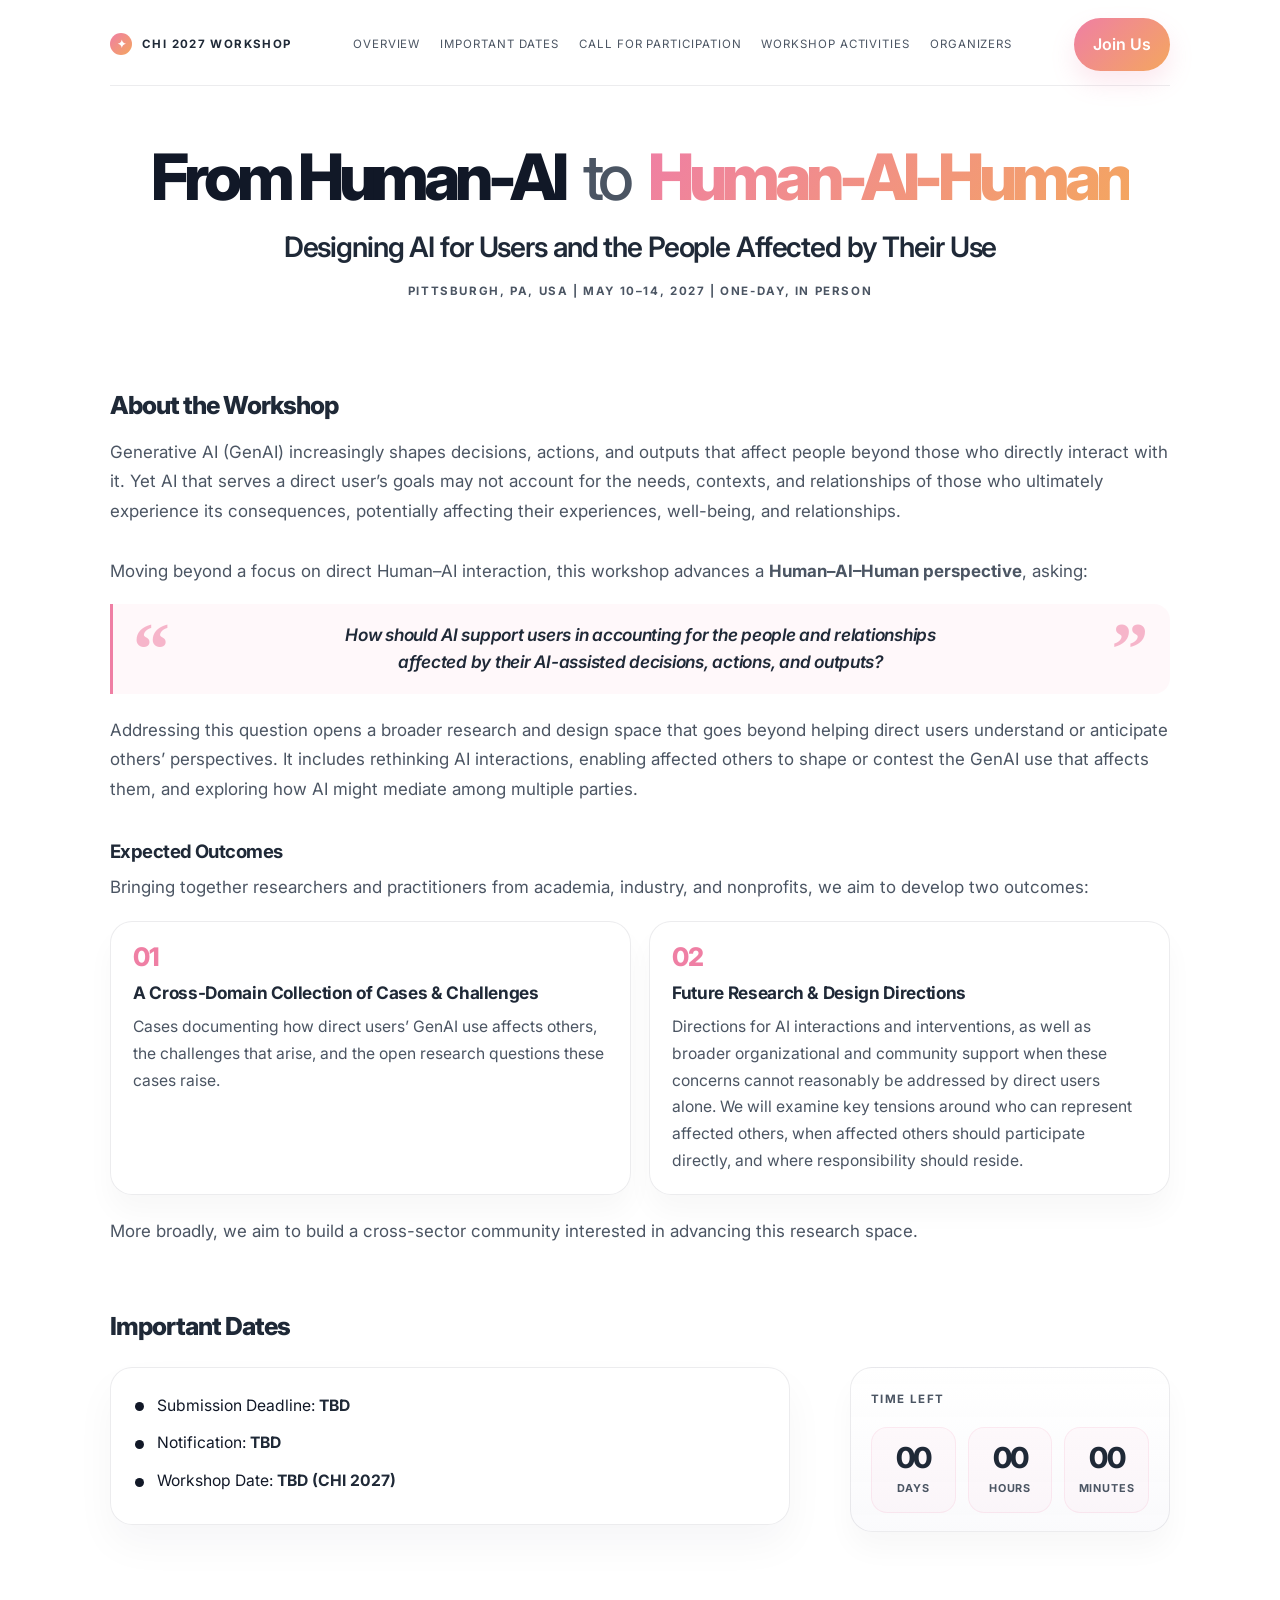
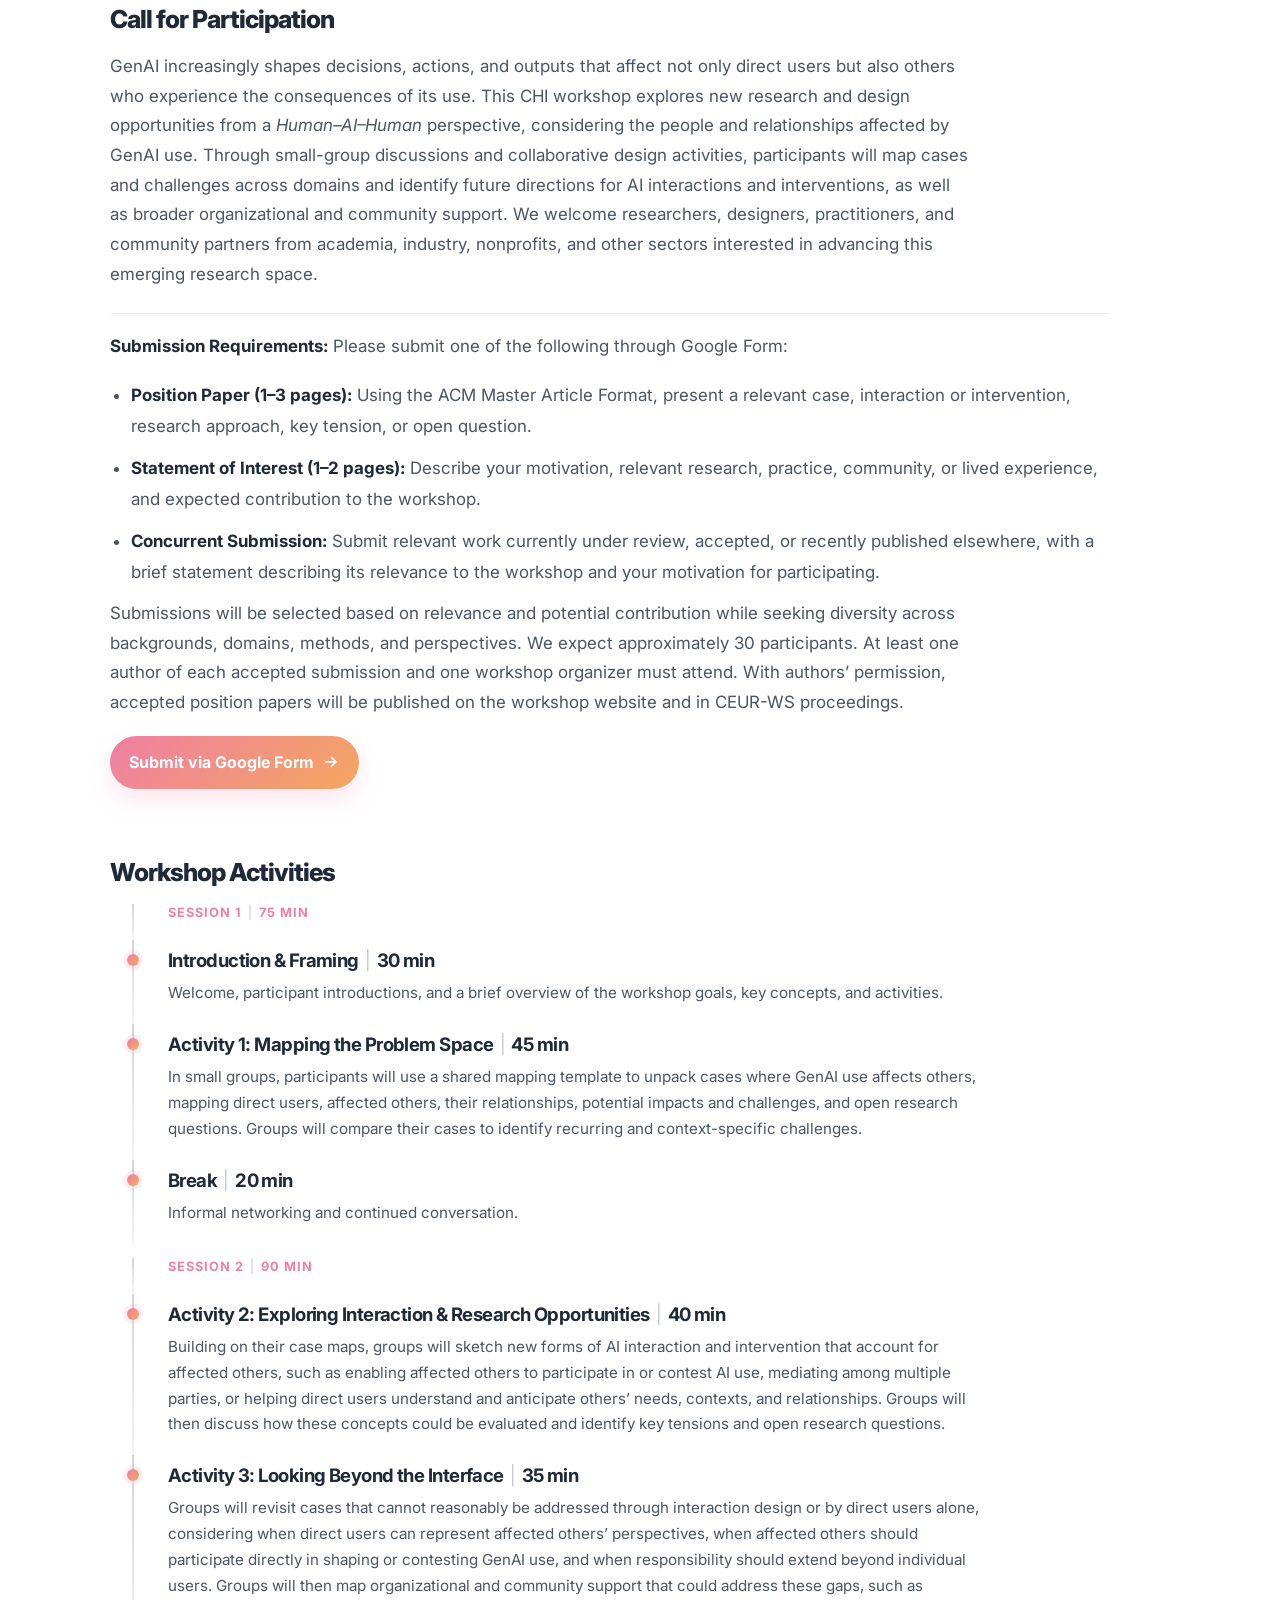
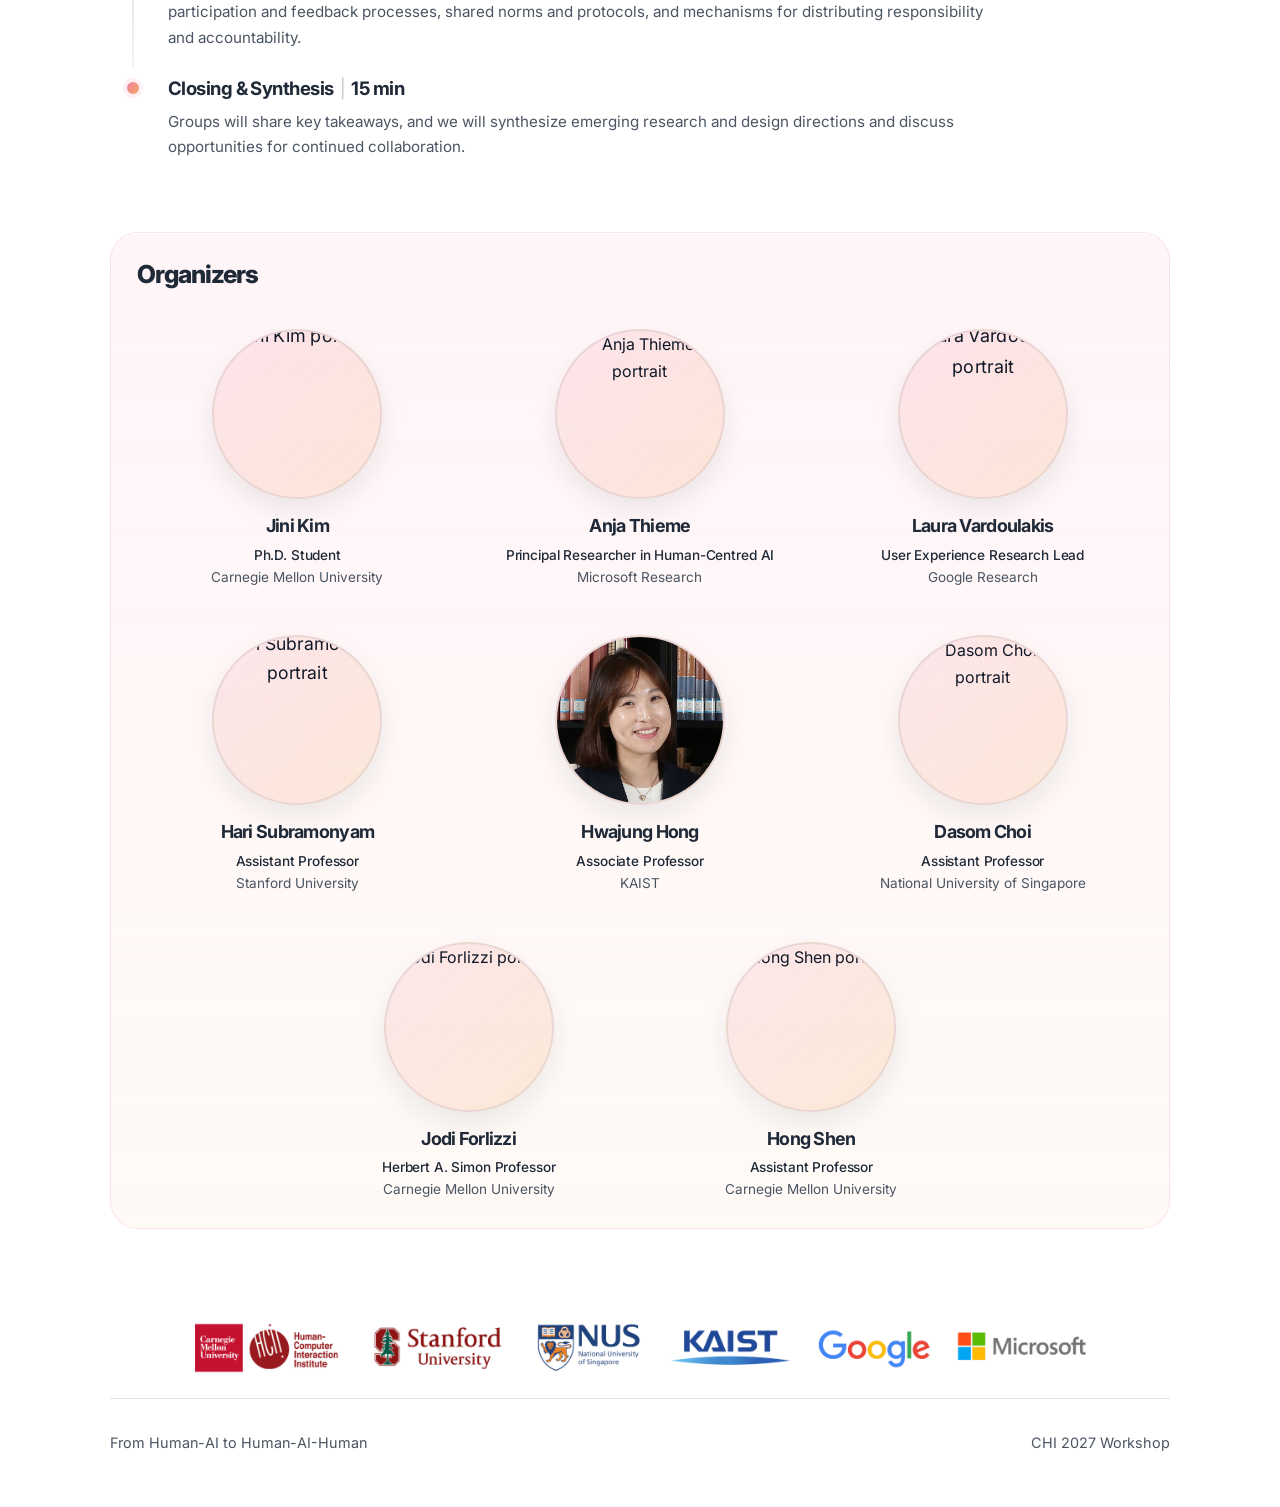
==== index.html @ 942004f5 "Add Hwajung Hong as organizer, switch to 3-3-2 layout, add KAIST logo Co-Authored-By: Claude Opus 5." ====
<!DOCTYPE html>
<html lang="en">
  <head>
    <meta charset="UTF-8" />
    <meta name="viewport" content="width=device-width, initial-scale=1.0" />
    <title>From Human-AI to Human-AI-Human: Designing AI for Users and the People Affected by Their Use</title>
    <meta name="description" content="Workshop on designing AI for users and affected others." />
    <link rel="icon" type="image/svg+xml" href="data:image/svg+xml,%3Csvg xmlns='http://www.w3.org/2000/svg' viewBox='0 0 64 64'%3E%3Crect width='64' height='64' rx='14' fill='%23f5efe8'/%3E%3Ctext x='50%25' y='50%25' dominant-baseline='middle' text-anchor='middle' font-size='38'%3E🤖%3C/text%3E%3C/svg%3E" />
    <link rel="preconnect" href="https://fonts.googleapis.com" />
    <link rel="preconnect" href="https://fonts.gstatic.com" crossorigin />
    <link href="https://fonts.googleapis.com/css2?family=Inter:wght@300;400;500;600;700;800&display=swap" rel="stylesheet" />
    <link rel="stylesheet" href="styles.css" />
  </head>
  <body>
    <div class="site-shell" id="top">
      <header class="topbar">
        <a class="brand-wrap" href="#top" aria-label="Back to top">
          <div class="brand-mark">✦</div>
          <span class="brand-text">CHI 2027 Workshop</span>
        </a>

        <nav class="main-nav" aria-label="Main navigation">
          <a href="#overview">Overview</a>
          <a href="#dates">Important Dates</a>
          <a href="#cfp">Call for Participation</a>
          <a href="#activities">Workshop Activities</a>
          <a href="#team">Organizers</a>
        </nav>

        <a class="nav-button" href="https://forms.gle/64aDKgznTtzQQNy68" target="_blank" rel="noreferrer">Join Us</a>
      </header>

      <main class="landing-page">
        <section class="masthead">
          <!-- <p class="eyebrow">HEARTS @ CHI 2027</p> -->
          <h1>
            <span class="gradient-text">From Human-AI</span>
            <span class="separator">to</span>
            <span class="highlight-text">Human-AI-Human</span>
          </h1>
          <p class="subtitle">Designing AI for Users and the People Affected by Their Use</p>
          <p class="meta">Pittsburgh, PA, USA | May 10–14, 2027 | One-Day, In Person</p>
        </section>

        <!-- <section id="submissions" class="content-section">
          <h2>Accepted Submissions</h2>
          <p class="section-note">Our workshop is open door! All CHI 2027 attendees are welcome to join for both or one of our sessions.</p>

          <div class="submission-list">
            <article class="submission-row">
              <div class="submission-type">Position Paper</div>
              <div class="submission-copy">
                <h3>Bringing Human Values into AI Decision Support</h3>
                <p>Jini Kim (CHI 2027 Workshop)</p>
              </div>
            </article>

            <article class="submission-row">
              <div class="submission-type">Concurrent Submission</div>
              <div class="submission-copy">
                <h3>Scaling Human-Centered AI Red Teaming</h3>
                <p>Feifei Han, Jane L. E. (National University of Singapore)</p>
              </div>
            </article>
          </div>
        </section> -->

        <section id="overview" class="content-section">
          <h2>About the Workshop</h2>

          <p>
            Generative AI (GenAI) increasingly shapes decisions, actions, and outputs that affect people beyond those
            who directly interact with it. Yet AI that serves a direct user’s goals may not account for the needs,
            contexts, and relationships of those who ultimately experience its consequences, potentially affecting their
            experiences, well-being, and relationships.
          </p>

          <div class="about-perspective">
            <p>
              Moving beyond a focus on direct Human–AI interaction, this workshop advances a
              <strong>Human–AI–Human perspective</strong>, asking:
            </p>
            <blockquote class="research-question">
              <!-- <span class="research-question-label">Central Question</span> -->
              <p>
                How should AI support users in accounting for the people and relationships<br class="rq-break" />
                affected by their AI-assisted decisions, actions, and outputs?
              </p>
            </blockquote>
            <p>
              Addressing this question opens a broader research and design space that goes beyond helping direct users
              understand or anticipate others’ perspectives. It includes rethinking AI interactions, enabling affected
              others to shape or contest the GenAI use that affects them, and exploring how AI might mediate among
              multiple parties.
            </p>
          </div>

          <div class="about-outcomes">
            <h3>Expected Outcomes</h3>
            <p>
              Bringing together researchers and practitioners from academia, industry, and nonprofits, we aim to develop
              two outcomes:
            </p>
            <div class="outcome-grid">
              <article class="outcome-card">
                <span class="outcome-number">01</span>
                <h4>A Cross-Domain Collection of Cases &amp; Challenges</h4>
                <p>
                  Cases documenting how direct users’ GenAI use affects others, the challenges that arise, and the open
                  research questions these cases raise.
                </p>
              </article>
              <article class="outcome-card">
                <span class="outcome-number">02</span>
                <h4>Future Research &amp; Design Directions</h4>
                <p>
                  Directions for AI interactions and interventions, as well as broader organizational and community
                  support when these concerns cannot reasonably be addressed by direct users alone. We will examine key
                  tensions around who can represent affected others, when affected others should participate directly,
                  and where responsibility should reside.
                </p>
              </article>
            </div>
            <p>
              More broadly, we aim to build a cross-sector community interested in advancing this research space.
            </p>
          </div>
        </section>

        <section id="dates" class="content-section dates-section">
          <h2>Important Dates</h2>
          <div class="dates-layout">
            <div class="info-card-panel">
              <ul class="date-list">
                <li><span class="dot"></span> Submission Deadline: <strong>TBD</strong></li>
                <li><span class="dot"></span> Notification: <strong>TBD</strong></li>
                <li><span class="dot"></span> Workshop Date: <strong>TBD (CHI 2027)</strong></li>
              </ul>
            </div>

            <aside class="countdown-panel" aria-live="polite">
              <div class="countdown-label">Time left</div>
              <div class="countdown-grid">
                <div class="time-box">
                  <span id="countdown-days">00</span>
                  <small>Days</small>
                </div>
                <div class="time-box">
                  <span id="countdown-hours">00</span>
                  <small>Hours</small>
                </div>
                <div class="time-box">
                  <span id="countdown-minutes">00</span>
                  <small>Minutes</small>
                </div>
              </div>
            </aside>
          </div>
        </section>

        <section id="cfp" class="content-section cfp-section">
          <h2>Call for Participation</h2>

          <div class="cfp-block">
            <p class="cfp-intro">
              GenAI increasingly shapes decisions, actions, and outputs that affect not only direct users but also others
              who experience the consequences of its use. This CHI workshop explores new research and design opportunities
              from a <em>Human–AI–Human</em> perspective, considering the people and relationships affected by GenAI use.
              Through small-group discussions and collaborative design activities, participants will map cases and challenges
              across domains and identify future directions for AI interactions and interventions, as well as broader
              organizational and community support. We welcome researchers, designers, practitioners, and community
              partners from academia, industry, nonprofits, and other sectors interested in advancing this emerging
              research space.
            </p>
          </div>

          <div class="cfp-submission">
            <p>
              <strong>Submission Requirements:</strong> Please submit one of the following through Google Form:
            </p>
            <ul class="participation-list">
              <li><strong>Position Paper (1–3 pages):</strong> Using the ACM Master Article Format, present a relevant case,
                interaction or intervention, research approach, key tension, or open question.</li>
              <li><strong>Statement of Interest (1–2 pages):</strong> Describe your motivation, relevant research, practice,
                community, or lived experience, and expected contribution to the workshop.</li>
              <li><strong>Concurrent Submission:</strong> Submit relevant work currently under review, accepted, or recently
                published elsewhere, with a brief statement describing its relevance to the workshop and your motivation for
                participating.</li>
            </ul>
            <p class="final-copy">
              Submissions will be selected based on relevance and potential contribution while seeking diversity across
              backgrounds, domains, methods, and perspectives. We expect approximately 30 participants. At least one
              author of each accepted submission and one workshop organizer must attend. With authors’ permission,
              accepted position papers will be published on the workshop website and in CEUR-WS proceedings.
            </p>
            <div class="form-button-row">
              <a class="form-button" href="https://forms.gle/64aDKgznTtzQQNy68" target="_blank" rel="noreferrer">
                Submit via Google Form
                <svg class="form-button-arrow" viewBox="0 0 24 24" aria-hidden="true">
                  <path d="M5 12h14M13 6l6 6-6 6" />
                </svg>
              </a>
            </div>
          </div>
        </section>

        <section id="activities" class="content-section activities-section">
          <h2>Workshop Activities</h2>

          <div class="timeline">
            <div class="timeline-item timeline-session">
              <div class="timeline-marker-wrap">
                <span class="timeline-line"></span>
              </div>
              <div class="timeline-content">
                <h4>Session 1 <span class="time-sep">|</span> 75 min</h4>
              </div>
            </div>

            <div class="timeline-item">
              <div class="timeline-marker-wrap">
                <span class="timeline-line"></span>
                <span class="timeline-dot"></span>
              </div>
              <div class="timeline-content">
                <h3>Introduction &amp; Framing <span class="time-sep">|</span> 30 min</h3>
                <p>
                  Welcome, participant introductions, and a brief overview of the workshop goals, key concepts, and
                  activities.
                </p>
              </div>
            </div>

            <div class="timeline-item">
              <div class="timeline-marker-wrap">
                <span class="timeline-line"></span>
                <span class="timeline-dot"></span>
              </div>
              <div class="timeline-content">
                <h3>Activity 1: Mapping the Problem Space <span class="time-sep">|</span> 45 min</h3>
                <p>
                  In small groups, participants will use a shared mapping template to unpack cases where
                  GenAI use affects others, mapping direct users, affected others, their relationships, potential impacts
                  and challenges, and open research questions. Groups will compare their cases to identify recurring and
                  context-specific challenges.
                </p>
              </div>
            </div>

            <div class="timeline-item">
              <div class="timeline-marker-wrap">
                <span class="timeline-line"></span>
                <span class="timeline-dot"></span>
              </div>
              <div class="timeline-content">
                <h3>Break <span class="time-sep">|</span> 20 min</h3>
                <p>Informal networking and continued conversation.</p>
              </div>
            </div>

            <div class="timeline-item timeline-session">
              <div class="timeline-marker-wrap">
                <span class="timeline-line"></span>
              </div>
              <div class="timeline-content">
                <h4>Session 2 <span class="time-sep">|</span> 90 min</h4>
              </div>
            </div>

            <div class="timeline-item">
              <div class="timeline-marker-wrap">
                <span class="timeline-line"></span>
                <span class="timeline-dot"></span>
              </div>
              <div class="timeline-content">
                <h3>Activity 2: Exploring Interaction &amp; Research Opportunities <span class="time-sep">|</span> 40 min</h3>
                <p>
                  Building on their case maps, groups will sketch new forms of AI interaction and intervention that account
                  for affected others, such as enabling affected others to participate in or contest AI use, mediating among
                  multiple parties, or helping direct users understand and anticipate others’ needs, contexts, and
                  relationships. Groups will then discuss how these concepts could be evaluated and identify key tensions and
                  open research questions.
                </p>
              </div>
            </div>

            <div class="timeline-item">
              <div class="timeline-marker-wrap">
                <span class="timeline-line"></span>
                <span class="timeline-dot"></span>
              </div>
              <div class="timeline-content">
                <h3>Activity 3: Looking Beyond the Interface <span class="time-sep">|</span> 35 min</h3>
                <p>
                  Groups will revisit cases that cannot reasonably be addressed through interaction design or by direct users
                  alone, considering when direct users can represent affected others’ perspectives, when affected others
                  should participate directly in shaping or contesting GenAI use, and when responsibility should extend beyond
                  individual users. Groups will then map organizational and community support that could address these gaps,
                  such as participation and feedback processes, shared norms and protocols, and mechanisms for distributing
                  responsibility and accountability.
                </p>
              </div>
            </div>

            <div class="timeline-item last-item">
              <div class="timeline-marker-wrap">
                <span class="timeline-dot"></span>
              </div>
              <div class="timeline-content">
                <h3>Closing &amp; Synthesis <span class="time-sep">|</span> 15 min</h3>
                <p>
                  Groups will share key takeaways, and we will synthesize emerging research and design directions and
                  discuss opportunities for continued collaboration.
                </p>
              </div>
            </div>
          </div>
        </section>

        <section id="team" class="content-section">
          <h2>Organizers</h2>
          <div class="organizer-list">
            <div class="organizer-item">
              <div class="organizer-avatar-wrap">
                <img
                  src="https://www.hcii.cmu.edu/sites/default/files/styles/person_portrait_image/public/2026-09/Jini-Kim.jpg.webp?h=1160569d&itok=I-Fd6KXX"
                  alt="Jini Kim portrait"
                  class="organizer-avatar"
                />
              </div>
              <h3>Jini Kim</h3>
              <p class="organizer-role">Ph.D. Student</p>
              <p class="organizer-affiliation">Carnegie Mellon University</p>
            </div>
            <div class="organizer-item">
              <div class="organizer-avatar-wrap">
                <img
                  src="https://designandwellbeing.com/images/anja_webpage3.jpg"
                  alt="Anja Thieme portrait"
                  class="organizer-avatar"
                />
              </div>
              <h3>Anja Thieme</h3>
              <p class="organizer-role">Principal Researcher in Human-Centred AI</p>
              <p class="organizer-affiliation">Microsoft Research</p>
            </div>
            <div class="organizer-item">
              <div class="organizer-avatar-wrap">
                <img
                  src="https://lauravardoulakis.github.io/LV.jpg"
                  alt="Laura Vardoulakis portrait"
                  class="organizer-avatar"
                />
              </div>
              <h3>Laura Vardoulakis</h3>
              <p class="organizer-role">User Experience Research Lead</p>
              <p class="organizer-affiliation">Google Research</p>
            </div>
            <div class="organizer-item">
              <div class="organizer-avatar-wrap">
                <img
                  src="https://haridecoded.com/images/me_circle.png"
                  alt="Hari Subramonyam portrait"
                  class="organizer-avatar avatar-hari"
                />
              </div>
              <h3>Hari Subramonyam</h3>
              <p class="organizer-role">Assistant Professor</p>
              <p class="organizer-affiliation">Stanford University</p>
            </div>
            <div class="organizer-item">
              <div class="organizer-avatar-wrap">
                <img
                  src="./assets/organizers/hwajung-hong.jpg"
                  alt="Hwajung Hong portrait"
                  class="organizer-avatar avatar-hwajung"
                />
              </div>
              <h3>Hwajung Hong</h3>
              <p class="organizer-role">Associate Professor</p>
              <p class="organizer-affiliation">KAIST</p>
            </div>
            <div class="organizer-item">
              <div class="organizer-avatar-wrap">
                <img
                  src="https://www.dasomchoi.com/images/profile%20side.png"
                  alt="Dasom Choi portrait"
                  class="organizer-avatar avatar-dasom"
                />
              </div>
              <h3>Dasom Choi</h3>
              <p class="organizer-role">Assistant Professor</p>
              <p class="organizer-affiliation">National University of Singapore</p>
            </div>
            <div class="organizer-item">
              <div class="organizer-avatar-wrap">
                <img
                  src="https://www.hcii.cmu.edu/sites/default/files/styles/person_portrait_image/public/migrated_files/jodi_lores_scs.jpg.webp?h=0f09c2f2&itok=Pg5GLamN"
                  alt="Jodi Forlizzi portrait"
                  class="organizer-avatar"
                />
              </div>
              <h3>Jodi Forlizzi</h3>
              <p class="organizer-role">Herbert A. Simon Professor</p>
              <p class="organizer-affiliation">Carnegie Mellon University</p>
            </div>
            <div class="organizer-item">
              <div class="organizer-avatar-wrap">
                <img
                  src="https://www.hcii.cmu.edu/sites/default/files/styles/person_portrait_image/public/images/person/hong-shen.jpeg.webp?h=b1093da3&itok=hnGqxFiA"
                  alt="Hong Shen portrait"
                  class="organizer-avatar"
                />
              </div>
              <h3>Hong Shen</h3>
              <p class="organizer-role">Assistant Professor</p>
              <p class="organizer-affiliation">Carnegie Mellon University</p>
            </div>
          </div>
        </section>
      </main>

      <div class="logo-strip" aria-label="Institutional logos">
        <img
          class="footer-logo combined-logo"
          src="./assets/logos.png"
          alt="Workshop institutional logos"
        />
      </div>

      <footer class="footer">
        <span>From Human-AI to Human-AI-Human</span>
        <span>CHI 2027 Workshop</span>
      </footer>
    </div>

    <script>
      const countdownEls = {
        days: document.getElementById('countdown-days'),
        hours: document.getElementById('countdown-hours'),
        minutes: document.getElementById('countdown-minutes')
      };

      function updateCountdown() {
        countdownEls.days.textContent = '00';
        countdownEls.hours.textContent = '00';
        countdownEls.minutes.textContent = '00';
      }

      updateCountdown();
    </script>
  </body>
</html>
---- styles.css ----
:root {
  --bg: #ffffff;
  --surface: #ffffff;
  --surface-soft: #fffaf7;
  --border: rgba(31, 45, 61, 0.12);
  --text: #111827;
  --muted: #4b5563;
  --soft: #1f2937;
  --accent: #ef7fa4;
  --accent-strong: #f4a65f;
  --shadow: rgba(17, 24, 39, 0.04);
}

* { box-sizing: border-box; }
html {
  scroll-behavior: smooth;
  scroll-padding-top: 48px;
}
body {
  margin: 0;
  min-height: 100vh;
  font-family: "Inter", sans-serif;
  background: #ffffff;
  color: var(--text);
  line-height: 1.7;
}

a { color: var(--accent); }
img { max-width: 100%; display: block; }

.site-shell {
  width: min(1060px, calc(100% - 40px));
  margin: 0 auto;
}

.topbar {
  position: sticky;
  top: 0;
  z-index: 30;
  display: flex;
  align-items: center;
  justify-content: space-between;
  gap: 20px;
  padding: 18px 0 14px;
  background: rgba(255, 255, 255, 0.92);
  border-bottom: 1px solid rgba(17, 24, 39, 0.08);
}

.brand-wrap {
  display: flex;
  align-items: center;
  gap: 10px;
  color: inherit;
  text-decoration: none;
}

.brand-mark {
  display: grid;
  place-items: center;
  width: 22px;
  height: 22px;
  border-radius: 50%;
  background: linear-gradient(135deg, #ef7fa4, #f4a65f);
  color: white;
  font-size: 0.7rem;
  font-weight: 700;
}

.brand-text {
  font-size: 0.72rem;
  font-weight: 700;
  letter-spacing: 0.12em;
  text-transform: uppercase;
  color: var(--soft);
}

.main-nav {
  display: flex;
  align-items: center;
  gap: 20px;
  font-size: 0.72rem;
  letter-spacing: 0.08em;
  text-transform: uppercase;
}

.main-nav a {
  color: var(--muted);
  text-decoration: none;
}

.main-nav a:hover { color: var(--text); }

.nav-button {
  display: inline-flex;
  align-items: center;
  justify-content: center;
  padding: 0.8rem 1.2rem;
  border-radius: 999px;
  background: linear-gradient(135deg, #ef7fa4, #f4a65f);
  color: white;
  text-decoration: none;
  font-weight: 600;
  box-shadow: 0 12px 24px rgba(239, 127, 164, 0.18);
}

.landing-page {
  padding: 28px 0 42px;
}

.masthead {
  padding: 32px 0 48px;
  text-align: center;
}

.eyebrow {
  margin: 0 0 18px;
  color: var(--accent);
  font-size: 0.7rem;
  font-weight: 800;
  letter-spacing: 0.16em;
  text-transform: uppercase;
}

.masthead h1 {
  margin: 0;
  font-size: clamp(2.7rem, 5vw, 5rem);
  line-height: 0.98;
  letter-spacing: -0.08em;
  font-weight: 800;
  color: var(--soft);
}

.gradient-text {
  display: inline-block;
  color: var(--text);
}

.separator {
  display: inline-block;
  margin: 0 0.18em;
  color: var(--muted);
  font-weight: 500;
}

.highlight-text {
  display: inline-block;
  background: linear-gradient(135deg, #ef7fa4, #f4a65f);
  -webkit-background-clip: text;
  background-clip: text;
  color: transparent;
  -webkit-text-fill-color: transparent;
}

.subtitle {
  margin: 22px 0 0;
  /* capped so the subtitle stays on one line within the 1060px shell */
  font-size: clamp(1.55rem, 2.2vw, 2.25rem);
  line-height: 1.2;
  letter-spacing: -0.04em;
  color: var(--soft);
  font-weight: 600;
}

.meta {
  margin: 18px 0 0;
  color: var(--muted);
  font-size: 0.72rem;
  letter-spacing: 0.14em;
  text-transform: uppercase;
  font-weight: 700;
}

.content-section {
  padding: 42px 0 0;
  scroll-margin-top: 48px;
}

.content-section h2 {
  margin: 0 0 18px;
  font-size: clamp(1.55rem, 1.9vw, 2.05rem);
  line-height: 1.12;
  letter-spacing: -0.04em;
  font-weight: 800;
  color: var(--soft);
}

.content-section p,
.content-section li,
.content-section h3,
.content-section h4 {
  color: var(--text);
}

.content-section p {
  margin: 0 0 18px;
  max-width: 860px;
  font-size: 0.98rem;
  line-height: 1.75;
  color: var(--muted);
}

#overview p {
  max-width: none;
}

/* About + Call for Participation body text: ~17px */
#overview p,
#cfp p,
#cfp li {
  font-size: 1.06rem;
}

/* About: Human–AI–Human perspective + research question callout */
.about-perspective {
  margin-top: 30px;
}

.research-question {
  margin: 4px 0 22px;
  padding: 18px 22px 18px 20px;
  border-left: 3px solid var(--accent);
  border-radius: 0 16px 16px 0;
  background: rgba(239, 127, 164, 0.05);
}

.research-question-label {
  display: block;
  margin-bottom: 6px;
  color: var(--muted);
  font-size: 0.72rem;
  font-weight: 700;
  letter-spacing: 0.12em;
  text-transform: uppercase;
}

#overview .research-question p {
  margin: 0;
  font-size: clamp(1.08rem, 1.3vw, 1.28rem);
  line-height: 1.55;
  letter-spacing: -0.015em;
  font-weight: 600;
  font-style: italic;
  color: var(--soft);
}

/* large quotation marks around the central question */
.research-question {
  text-align: center;
}

#overview .research-question p {
  position: relative;
  padding: 0 2.9rem;
}

.research-question p::before,
.research-question p::after {
  position: absolute;
  font-family: Georgia, "Times New Roman", serif;
  font-size: 4.6rem;
  font-style: normal;
  font-weight: 700;
  line-height: 1;
  color: var(--accent);
  opacity: 0.55;
}

.research-question p::before {
  content: "\201C";
  left: 0;
  top: -0.12em;
}

.research-question p::after {
  content: "\201D";
  right: 0;
  top: -0.12em;
}

@media (max-width: 560px) {
  #overview .research-question p {
    padding: 0 2.1rem;
  }

  .research-question p::before,
  .research-question p::after {
    font-size: 3.4rem;
  }
}

/* desktop-only line break before "affected" in the central question */
@media (max-width: 900px) {
  .rq-break {
    display: none;
  }
}

/* About: expected outcomes cards */
.about-outcomes {
  margin-top: 34px;
}

.about-outcomes h3 {
  margin: 0 0 10px;
  font-size: clamp(1.08rem, 1.45vw, 1.45rem);
  line-height: 1.3;
  letter-spacing: -0.03em;
  font-weight: 700;
  color: var(--soft);
}

.outcome-grid {
  display: grid;
  grid-template-columns: repeat(2, minmax(0, 1fr));
  gap: 18px;
  margin: 4px 0 22px;
}

.outcome-card {
  display: flex;
  flex-direction: column;
  padding: 22px 22px 20px;
  border: 1px solid rgba(17, 24, 39, 0.08);
  border-radius: 22px;
  background: rgba(255, 255, 255, 0.9);
  box-shadow: 0 18px 28px rgba(17, 24, 39, 0.03);
}

.outcome-number {
  margin-bottom: 12px;
  color: var(--accent);
  font-size: 1.6rem;
  line-height: 1;
  font-weight: 800;
  letter-spacing: -0.02em;
}

.outcome-card h4 {
  margin: 0 0 10px;
  font-size: 1.08rem;
  line-height: 1.35;
  letter-spacing: -0.02em;
  font-weight: 700;
  color: var(--soft);
}

#overview .outcome-card p {
  margin: 0;
  font-size: 0.98rem;
  line-height: 1.7;
  color: var(--muted);
}

@media (max-width: 720px) {
  .outcome-grid {
    grid-template-columns: 1fr;
  }

  .research-question {
    padding: 16px 16px 16px 16px;
  }
}

.overview-split {
  display: grid;
  grid-template-columns: 1.1fr 0.9fr;
  gap: 52px;
  align-items: flex-start;
}

.overview-col {
  min-width: 0;
}

.overview-col h2 {
  margin: 0 0 18px;
  font-size: clamp(1.5rem, 1.8vw, 2rem);
  line-height: 1.1;
  letter-spacing: -0.04em;
  color: var(--soft);
  font-weight: 700;
}

.blue-heading {
  color: #2c7ae6;
  font-size: clamp(2rem, 2.5vw, 3rem);
  letter-spacing: -0.06em;
}

.dates-section {
  margin-top: 24px;
}

.dates-layout {
  display: grid;
  grid-template-columns: minmax(0, 1.5fr) minmax(220px, 320px);
  gap: 24px;
  align-items: start;
}

.part-title {
  margin-top: 28px;
}

.overview-col p {
  margin: 0 0 18px;
  max-width: none;
  font-size: clamp(0.96rem, 1vw, 1.18rem);
  line-height: 1.7;
  color: var(--text);
}

.info-card-panel {
  max-width: 680px;
  margin-top: 8px;
  padding: 26px 24px 18px;
  border: 1px solid rgba(17, 24, 39, 0.08);
  border-radius: 22px;
  background: rgba(255,255,255,0.9);
  box-shadow: 0 20px 40px rgba(17,24,39,0.04);
}

.countdown-panel {
  margin-top: 8px;
  padding: 22px 20px 18px;
  border: 1px solid rgba(17, 24, 39, 0.08);
  border-radius: 22px;
  background: linear-gradient(180deg, rgba(255,255,255,0.98), rgba(250,250,252,0.96));
  box-shadow: 0 18px 28px rgba(17, 24, 39, 0.03);
}

.countdown-label {
  margin-bottom: 18px;
  color: var(--muted);
  font-size: 0.72rem;
  font-weight: 700;
  letter-spacing: 0.12em;
  text-transform: uppercase;
}

.countdown-grid {
  display: grid;
  grid-template-columns: repeat(3, minmax(0, 1fr));
  gap: 12px;
}

.time-box {
  display: flex;
  flex-direction: column;
  align-items: center;
  justify-content: center;
  gap: 6px;
  min-height: 86px;
  padding: 12px 8px;
  border-radius: 16px;
  background: rgba(239, 127, 164, 0.04);
  border: 1px solid rgba(239, 127, 164, 0.12);
}

.time-box span {
  font-size: clamp(1.8rem, 2vw, 2.4rem);
  line-height: 1;
  letter-spacing: -0.06em;
  font-weight: 800;
  color: var(--soft);
}

.time-box small {
  color: var(--muted);
  font-size: 0.68rem;
  font-weight: 700;
  letter-spacing: 0.08em;
  text-transform: uppercase;
}

.date-list,
.options-list {
  margin: 0;
  padding: 0;
  list-style: none;
}

.date-list li {
  position: relative;
  margin: 0 0 14px;
  padding-left: 22px;
  font-size: clamp(0.98rem, 1vw, 1.25rem);
  line-height: 1.5;
  color: var(--text);
}

.date-list strong {
  font-weight: 700;
  color: var(--soft);
}

.dot {
  position: absolute;
  left: 0;
  top: 0.55em;
  width: 9px;
  height: 9px;
  border-radius: 50%;
  background: var(--text);
}

.small-copy {
  margin: 14px 0 10px;
  font-size: 1rem;
  line-height: 1.6;
  color: var(--muted);
}

.options-list {
  margin: 0;
  padding-left: 1.1rem;
}

.options-list li {
  margin-bottom: 10px;
  font-size: 0.98rem;
  line-height: 1.7;
  color: var(--muted);
}

.final-copy {
  margin-top: 12px;
}

.right-col {
  display: flex;
  align-items: center;
  justify-content: center;
  padding-top: 16px;
}

.cfp-section {
  margin-top: 32px;
}

.cfp-block,
.cfp-submission {
  max-width: 1000px;
}

.cfp-intro {
  margin-bottom: 20px;
}

.cfp-submission {
  margin-top: 24px;
  padding-top: 18px;
  border-top: 1px solid rgba(17, 24, 39, 0.08);
}

.cfp-submission strong {
  color: var(--soft);
  font-weight: 700;
}

.submission-link-row {
  display: flex;
  flex-wrap: wrap;
  align-items: center;
  gap: 14px;
  margin-bottom: 12px;
}

.submission-link-row p {
  margin: 0;
}

.form-button {
  display: inline-flex;
  align-items: center;
  justify-content: center;
  padding: 0.8rem 1.2rem;
  border-radius: 999px;
  background: linear-gradient(135deg, #ef7fa4, #f4a65f);
  color: white;
  text-decoration: none;
  font-weight: 700;
  box-shadow: 0 12px 24px rgba(239, 127, 164, 0.18);
  transition: transform 0.2s ease, box-shadow 0.2s ease;
}

.form-button:hover {
  transform: translateY(-1px);
  box-shadow: 0 14px 28px rgba(239, 127, 164, 0.22);
}

.form-button {
  gap: 0.5rem;
}

.form-button-row {
  margin-top: 8px;
}

.form-button-arrow {
  width: 1.1em;
  height: 1.1em;
  fill: none;
  stroke: currentColor;
  stroke-width: 2.4;
  stroke-linecap: round;
  stroke-linejoin: round;
  transition: transform 0.2s ease;
}

.form-button:hover .form-button-arrow {
  transform: translateX(3px);
}

.activities-section {
  margin-top: 28px;
}

.timeline {
  position: relative;
  display: grid;
  gap: 18px;
  margin-top: 10px;
  padding-left: 6px;
}

.timeline-item {
  position: relative;
  display: grid;
  grid-template-columns: 34px minmax(0, 1fr);
  gap: 18px;
  align-items: start;
}

.timeline-marker-wrap {
  position: relative;
  display: flex;
  justify-content: center;
  align-items: flex-start;
  min-height: 100%;
  /* match h3 font-size so the dot lines up with the heading's first line */
  font-size: clamp(1.08rem, 1.45vw, 1.45rem);
  /* content top padding (8px) + half of h3 line box (1.3em / 2) - half dot (6px) */
  padding-top: calc(8px + 0.65em - 6px);
}

.timeline-line {
  position: absolute;
  top: 0;
  bottom: -18px;
  left: 50%;
  width: 2px;
  background: linear-gradient(to bottom, rgba(17, 24, 39, 0.18), rgba(17, 24, 39, 0.05));
  transform: translateX(-50%);
}

.timeline-dot {
  position: relative;
  z-index: 1;
  width: 12px;
  height: 12px;
  border-radius: 50%;
  background: linear-gradient(135deg, #ef7fa4, #f4a65f);
  box-shadow: 0 0 0 4px rgba(239, 127, 164, 0.12);
}

.timeline-content {
  padding: 8px 0 0;
}

.timeline-content h3 {
  margin: 0 0 8px;
  font-size: clamp(1.08rem, 1.45vw, 1.45rem);
  line-height: 1.3;
  letter-spacing: -0.03em;
  color: var(--soft);
  font-weight: 700;
}

.timeline-content p {
  margin: 0;
  max-width: 820px;
  font-size: 0.95rem;
  line-height: 1.7;
  color: var(--muted);
}

.timeline-session .timeline-content {
  padding: 0;
}

.timeline-session:not(:first-child) {
  padding-top: 14px;
}

.timeline-session h4 {
  margin: 0;
  font-size: 0.8rem;
  line-height: 1.4;
  letter-spacing: 0.08em;
  text-transform: uppercase;
  font-weight: 700;
  color: var(--accent);
}

.time-sep {
  margin: 0 0.15em;
  font-weight: 300;
  color: rgba(17, 24, 39, 0.3);
}

.last-item .timeline-line {
  display: none;
}

.section-note {
  margin-bottom: 20px;
  padding: 0.9rem 1rem;
  border-left: 3px solid var(--accent);
  background: rgba(239, 127, 164, 0.05);
  color: var(--soft);
  font-weight: 600;
}

.submission-list {
  display: grid;
  gap: 18px;
  margin-top: 18px;
}

.submission-row {
  display: grid;
  grid-template-columns: 185px 1fr;
  gap: 18px;
  padding: 18px 0;
  border-top: 1px solid var(--border);
}

.submission-type {
  display: inline-flex;
  align-items: center;
  width: fit-content;
  height: fit-content;
  padding: 0.44rem 0.7rem;
  border-radius: 999px;
  background: rgba(239, 127, 164, 0.08);
  color: var(--soft);
  font-size: 0.68rem;
  font-weight: 700;
  letter-spacing: 0.1em;
  text-transform: uppercase;
}

.submission-copy h3 {
  margin: 0 0 8px;
  font-size: clamp(1.2rem, 1.6vw, 1.6rem);
  line-height: 1.25;
  letter-spacing: -0.03em;
  color: var(--soft);
}

.submission-copy p {
  margin: 0;
  font-size: 0.95rem;
  color: var(--muted);
}

.participation-list {
  margin: 18px 0 0;
  padding-left: 1.3rem;
}

.participation-list li {
  margin-bottom: 12px;
  color: var(--muted);
  line-height: 1.8;
}

#team {
  margin-top: 72px;
  padding: 28px 26px 18px;
  border: 1px solid rgba(239, 127, 164, 0.18);
  border-radius: 28px;
  background: linear-gradient(180deg, rgba(255, 244, 247, 0.9), rgba(255, 250, 246, 0.95));
  box-shadow: inset 0 1px 0 rgba(255, 255, 255, 0.8);
}

.organizer-list {
  /* 6-column grid, each person spans 2 → rows of 3, 3, 2 (last row of 2 is centered) */
  display: grid;
  grid-template-columns: repeat(6, minmax(0, 1fr));
  gap: 22px;
  margin-top: 24px;
}

.organizer-item {
  grid-column: span 2;
  display: flex;
  flex-direction: column;
  align-items: center;
  text-align: center;
  padding: 16px 10px 10px;
}

.organizer-avatar-wrap {
  width: 170px;
  height: 170px;
  margin-bottom: 16px;
  border-radius: 50%;
  overflow: hidden;
  border: 2px solid rgba(17, 24, 39, 0.08);
  box-shadow: 0 12px 28px rgba(17, 24, 39, 0.08);
  background: linear-gradient(135deg, rgba(239, 127, 164, 0.15), rgba(244, 166, 95, 0.2));
}

.organizer-avatar {
  width: 100%;
  height: 100%;
  object-fit: cover;
  object-position: center 18%;
}

.organizer-item:nth-child(7) {
  grid-column: 2 / span 2;
}

.organizer-avatar.avatar-hwajung {
  object-position: center center;
}

.organizer-item:nth-child(1) .organizer-avatar,
.organizer-item:nth-child(3) .organizer-avatar {
  object-position: center 15%;
  transform: scale(1.12);
}

/* Hari's photo is a circular PNG with transparent corners; enlarge to fill the frame */
.organizer-avatar.avatar-hari {
  object-position: center center;
  transform: scale(1.1);
}

.organizer-avatar.avatar-dasom {
  object-position: center 22%;
}

.organizer-item h3 {
  margin: 0 0 8px;
  font-size: clamp(1.1rem, 1.4vw, 1.45rem);
  line-height: 1.2;
  letter-spacing: -0.04em;
  color: var(--soft);
}

.organizer-item p {
  margin: 0;
  color: var(--muted);
  font-size: 0.85rem;
  line-height: 1.6;
}

.organizer-item .organizer-role {
  color: var(--soft);
  font-weight: 500;
  line-height: 1.5;
  letter-spacing: -0.01em;
}

.organizer-item .organizer-affiliation {
  margin-top: 2px;
  color: var(--muted);
  line-height: 1.5;
}

.logo-strip {
  display: flex;
  align-items: center;
  justify-content: center;
  padding: 28px 0 18px;
  margin-top: 18px;
}

.footer-logo {
  display: block;
  max-width: 100%;
  width: auto;
  height: auto;
  object-fit: contain;
}

.combined-logo {
  max-height: 110px;
  width: min(100%, 920px);
}

.logo-mark {
  position: relative;
  display: grid;
  place-items: center;
  flex-shrink: 0;
}

.cmu-mark {
  width: 118px;
  height: 118px;
  border-radius: 50%;
  background: radial-gradient(circle at 30% 30%, #d95f6e, #a51839 60%, #8a0d2d 100%);
  box-shadow: inset 0 0 0 3px rgba(255, 255, 255, 0.18);
}

.cmu-mark-inner {
  font-size: 2.2rem;
  font-weight: 800;
  letter-spacing: -0.08em;
  color: rgba(255, 255, 255, 0.96);
}

.logo-label {
  display: flex;
  flex-direction: column;
  line-height: 0.9;
  font-weight: 700;
  letter-spacing: -0.06em;
  color: #1b2431;
}

.cmu-label {
  font-size: clamp(1.1rem, 1.5vw, 1.85rem);
}

.edinburgh-mark {
  width: 78px;
  height: 78px;
  border-radius: 50%;
  border: 2px solid rgba(17, 24, 39, 0.35);
  color: #1d2b45;
  font-size: 2.1rem;
  font-weight: 700;
}

.edinburgh-label {
  font-size: 0.7rem;
  line-height: 1.2;
  letter-spacing: 0.12em;
  text-transform: uppercase;
  color: #1c2434;
}

.google-item {
  font-size: clamp(1.8rem, 2.7vw, 3.3rem);
  font-weight: 700;
  letter-spacing: -0.06em;
  font-family: Arial, sans-serif;
}

.google-r { color: #4285F4; }
.google-b { color: #34A853; }
.google-y { color: #FBBC05; }
.google-g { color: #EA4335; }

.footer {
  display: flex;
  justify-content: space-between;
  gap: 18px;
  padding: 32px 0 52px;
  border-top: 1px solid var(--border);
  color: var(--muted);
  font-size: 0.9rem;
}

@media (max-width: 760px) {
  .dates-layout { grid-template-columns: 1fr; }
  .info-card-panel { max-width: none; }
}

@media (max-width: 980px) {
  .main-nav { display: none; }
  .organizer-list { grid-template-columns: repeat(4, minmax(0, 1fr)); }
  .organizer-item:nth-child(7) { grid-column: span 2; }
  .logo-strip { grid-template-columns: repeat(2, minmax(0, 1fr)); }
  .submission-row { grid-template-columns: 1fr; }
}

@media (max-width: 560px) {
  .site-shell {
    width: min(100% - 22px, 1060px);
  }

  .organizer-list { grid-template-columns: 1fr; }
  .organizer-item:nth-child(n) { grid-column: auto; }
  .logo-strip { grid-template-columns: 1fr; }
  .logo-item { justify-content: flex-start; }
  .footer {
    flex-direction: column;
    align-items: flex-start;
  }
}
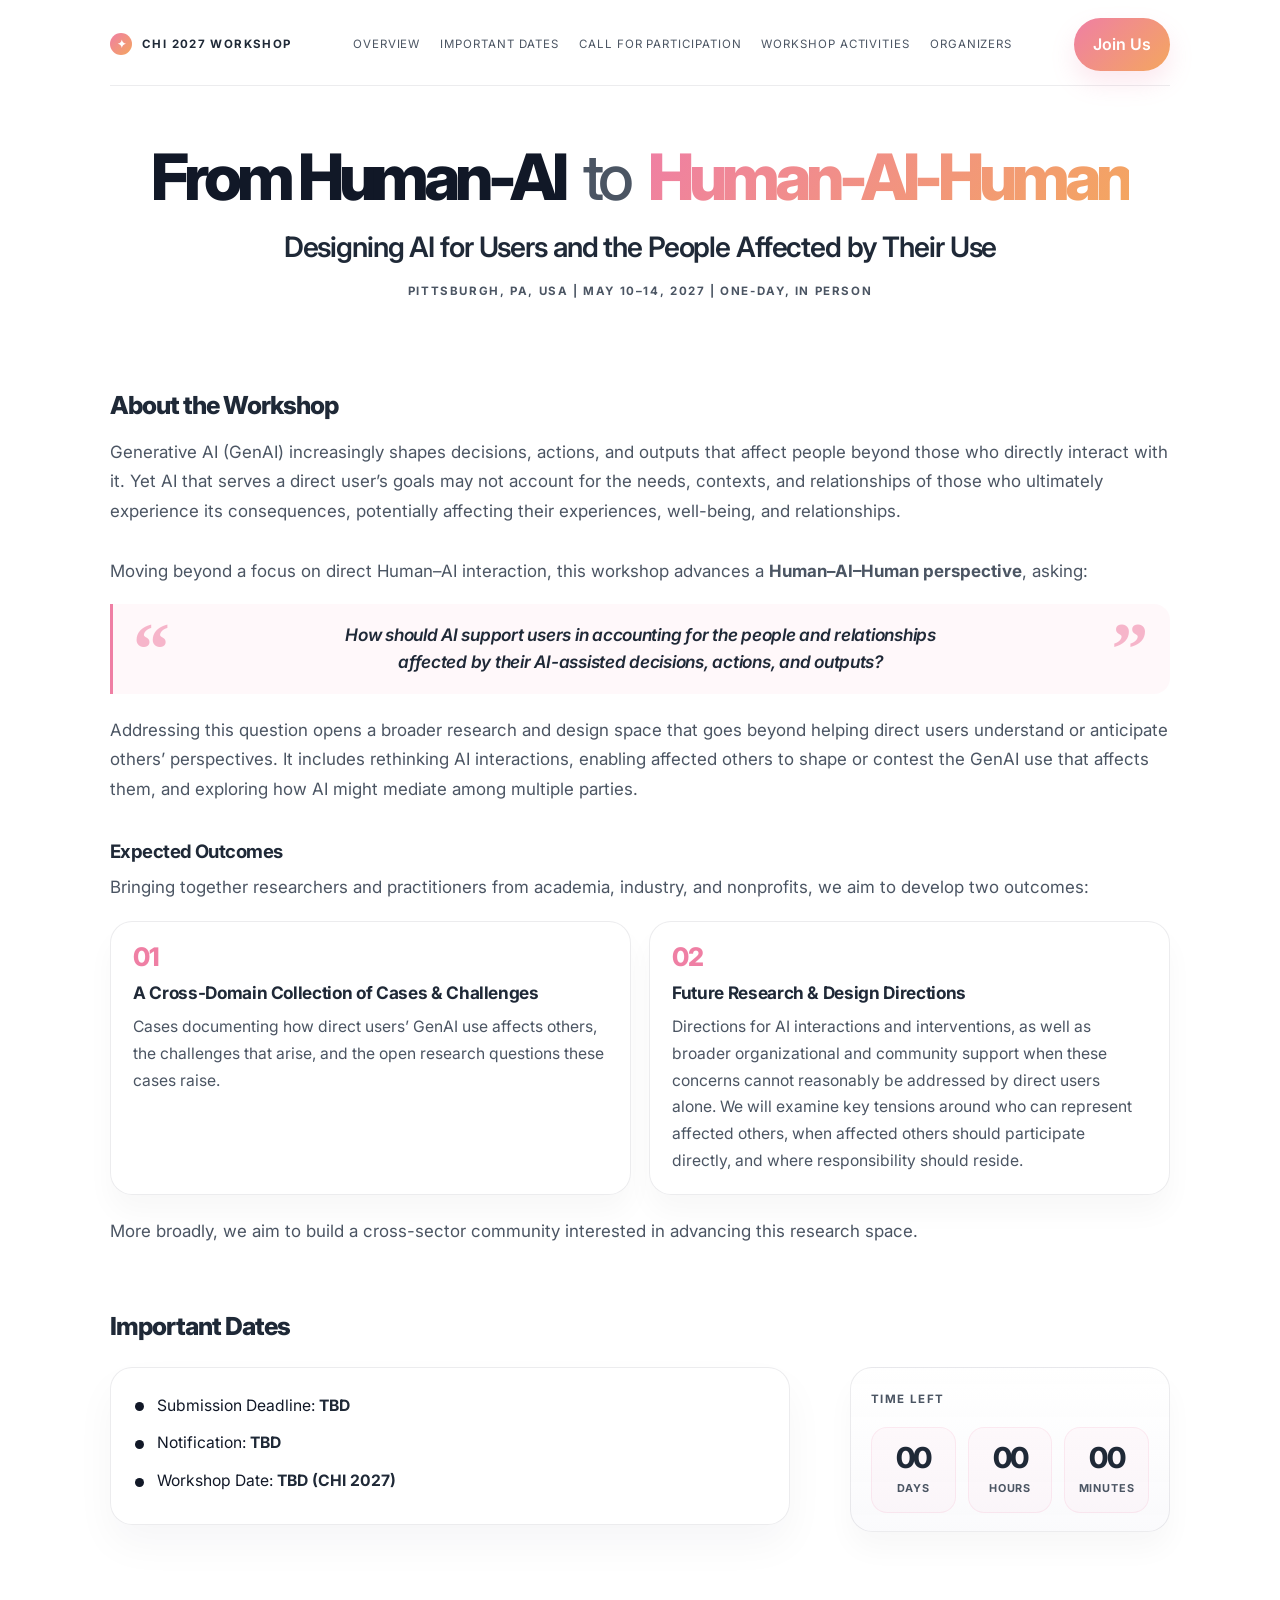
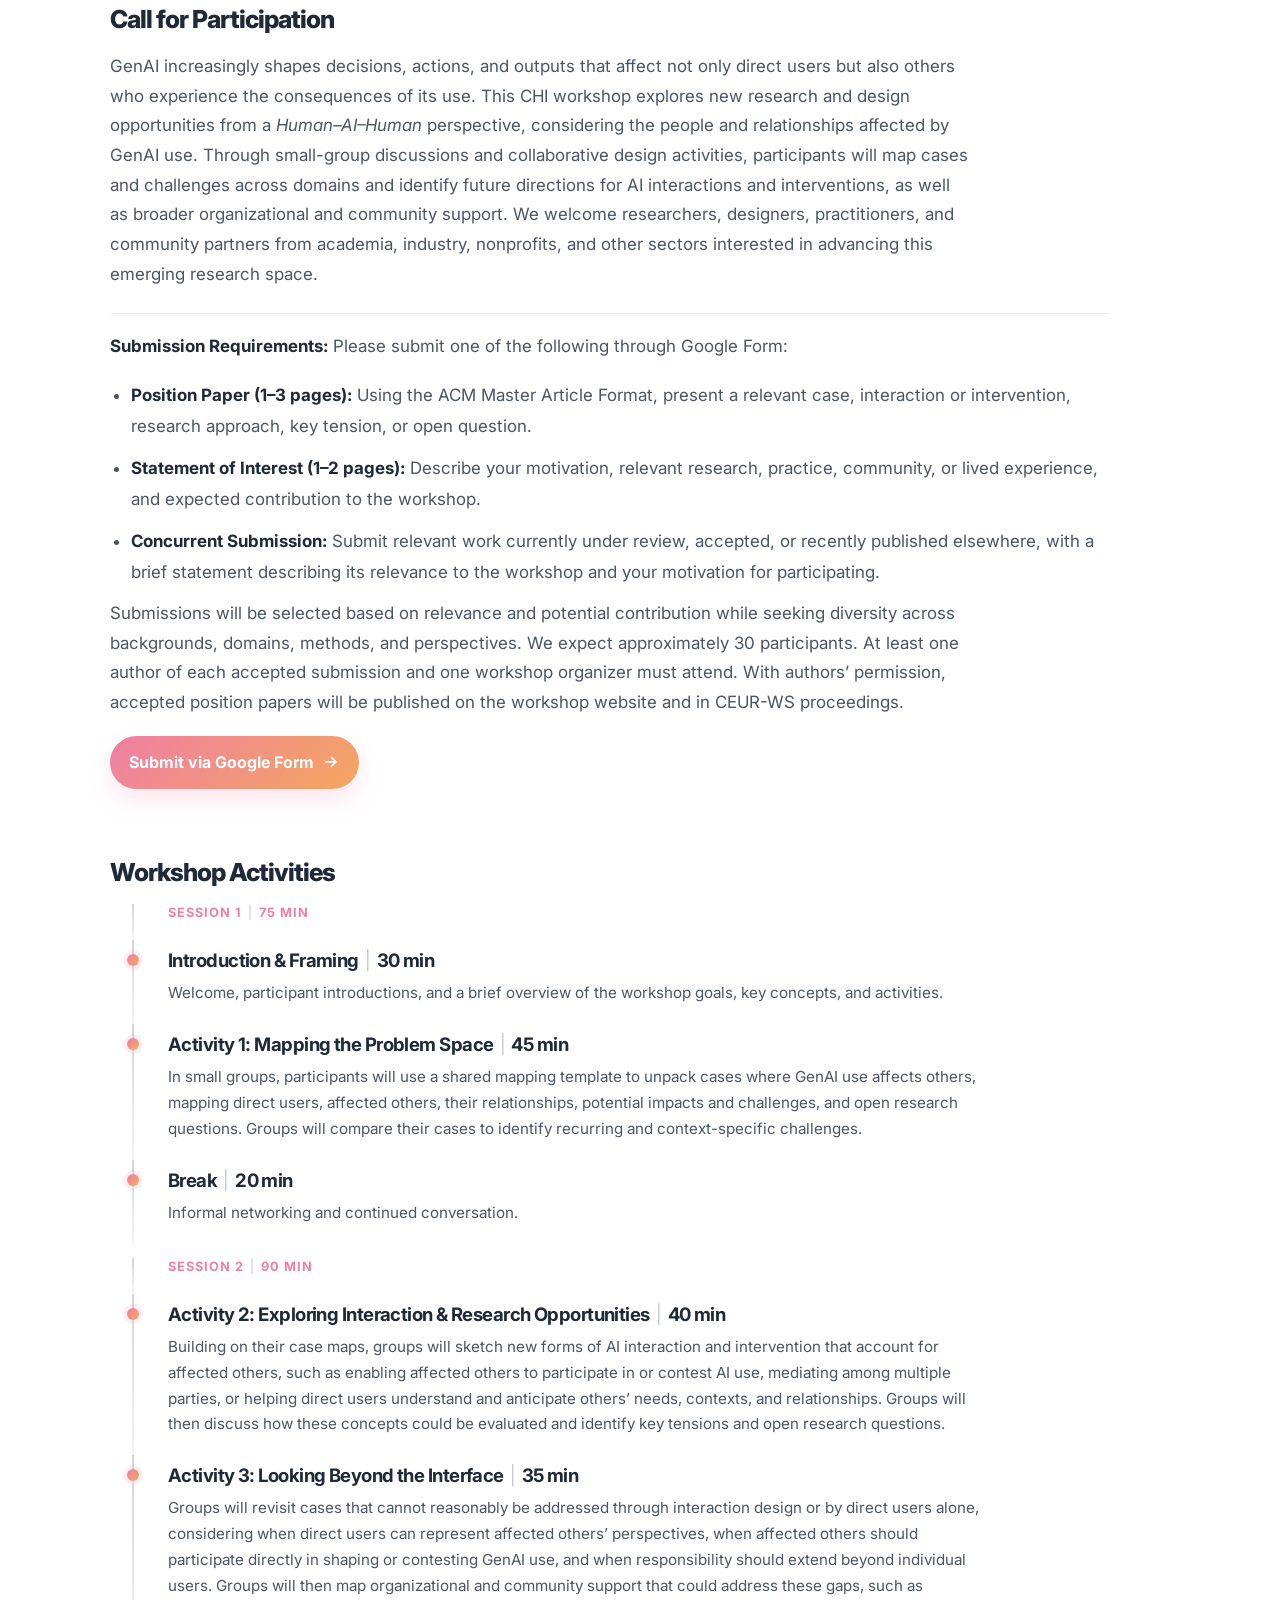
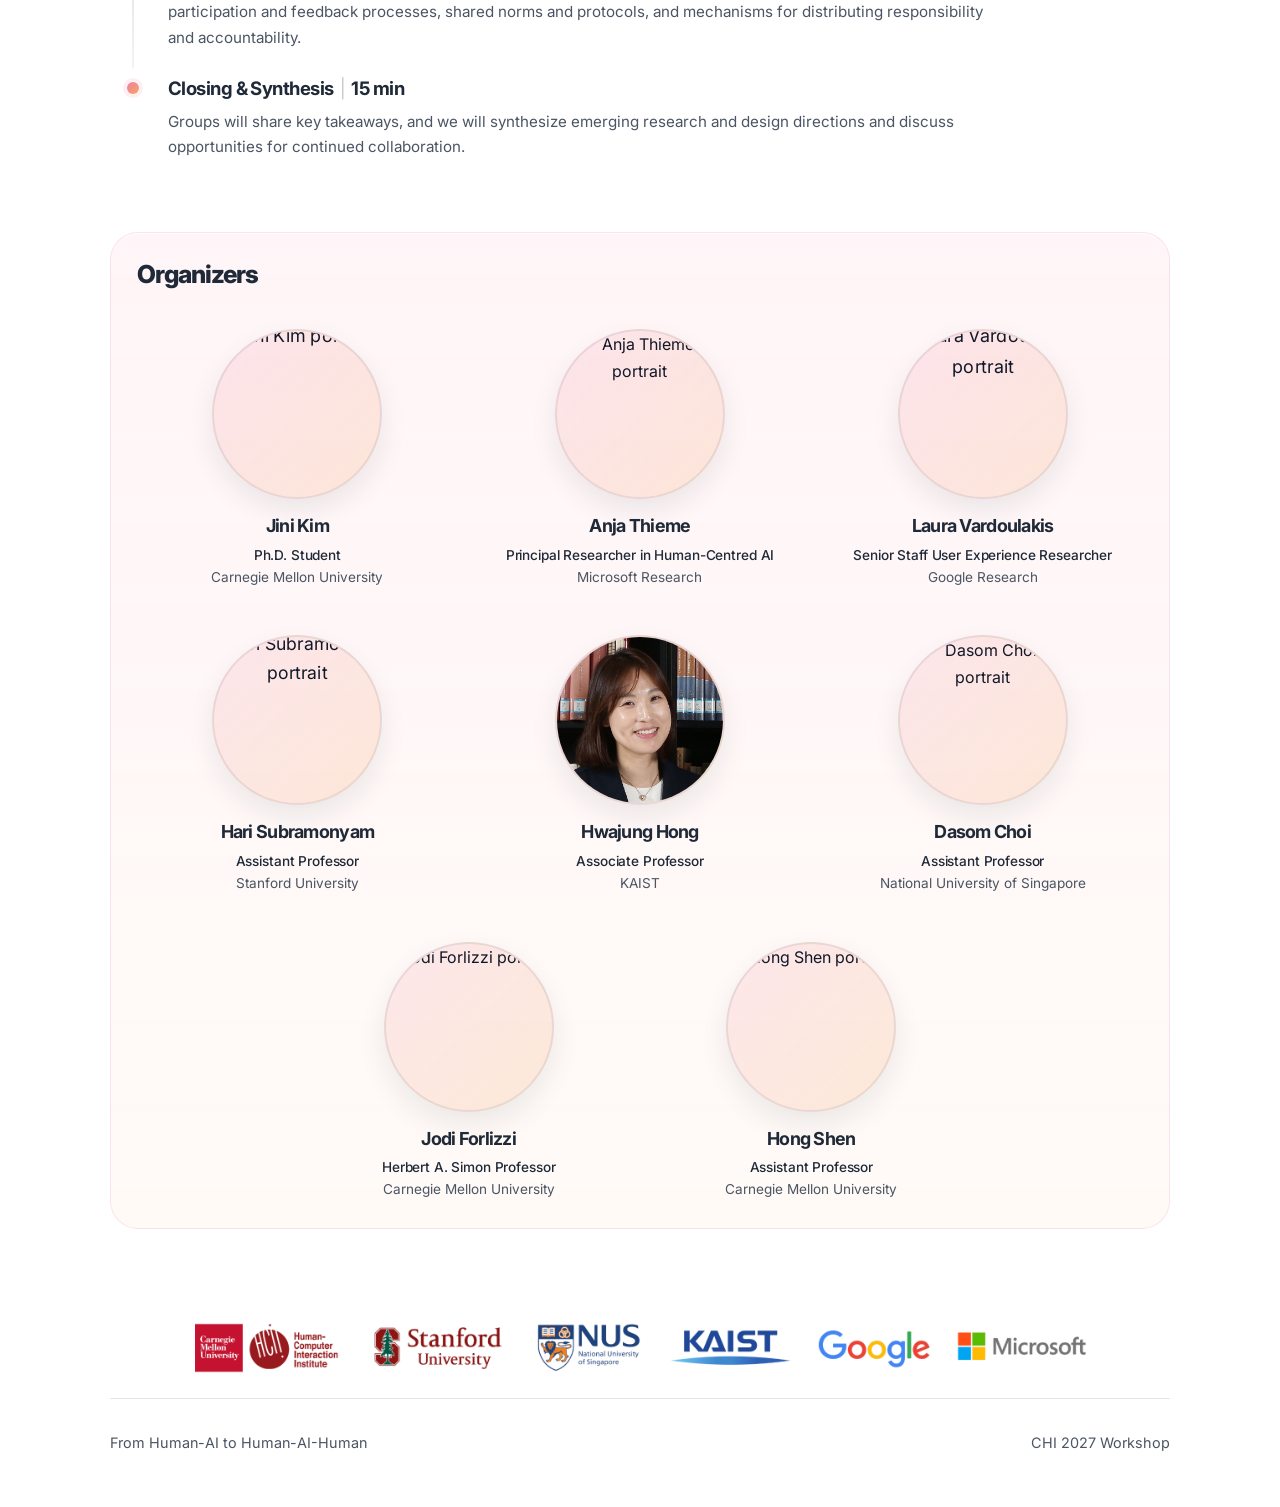
==== commit 73bd2cef: "Update Laura Vardoulakis's role to Senior Staff User Experience Researcher Co-Authored-By: Claude Op" ====
--- a/index.html
+++ b/index.html
@@ -353,7 +353,7 @@
                 />
               </div>
               <h3>Laura Vardoulakis</h3>
-              <p class="organizer-role">User Experience Research Lead</p>
+              <p class="organizer-role">Senior Staff User Experience Researcher</p>
               <p class="organizer-affiliation">Google Research</p>
             </div>
             <div class="organizer-item">
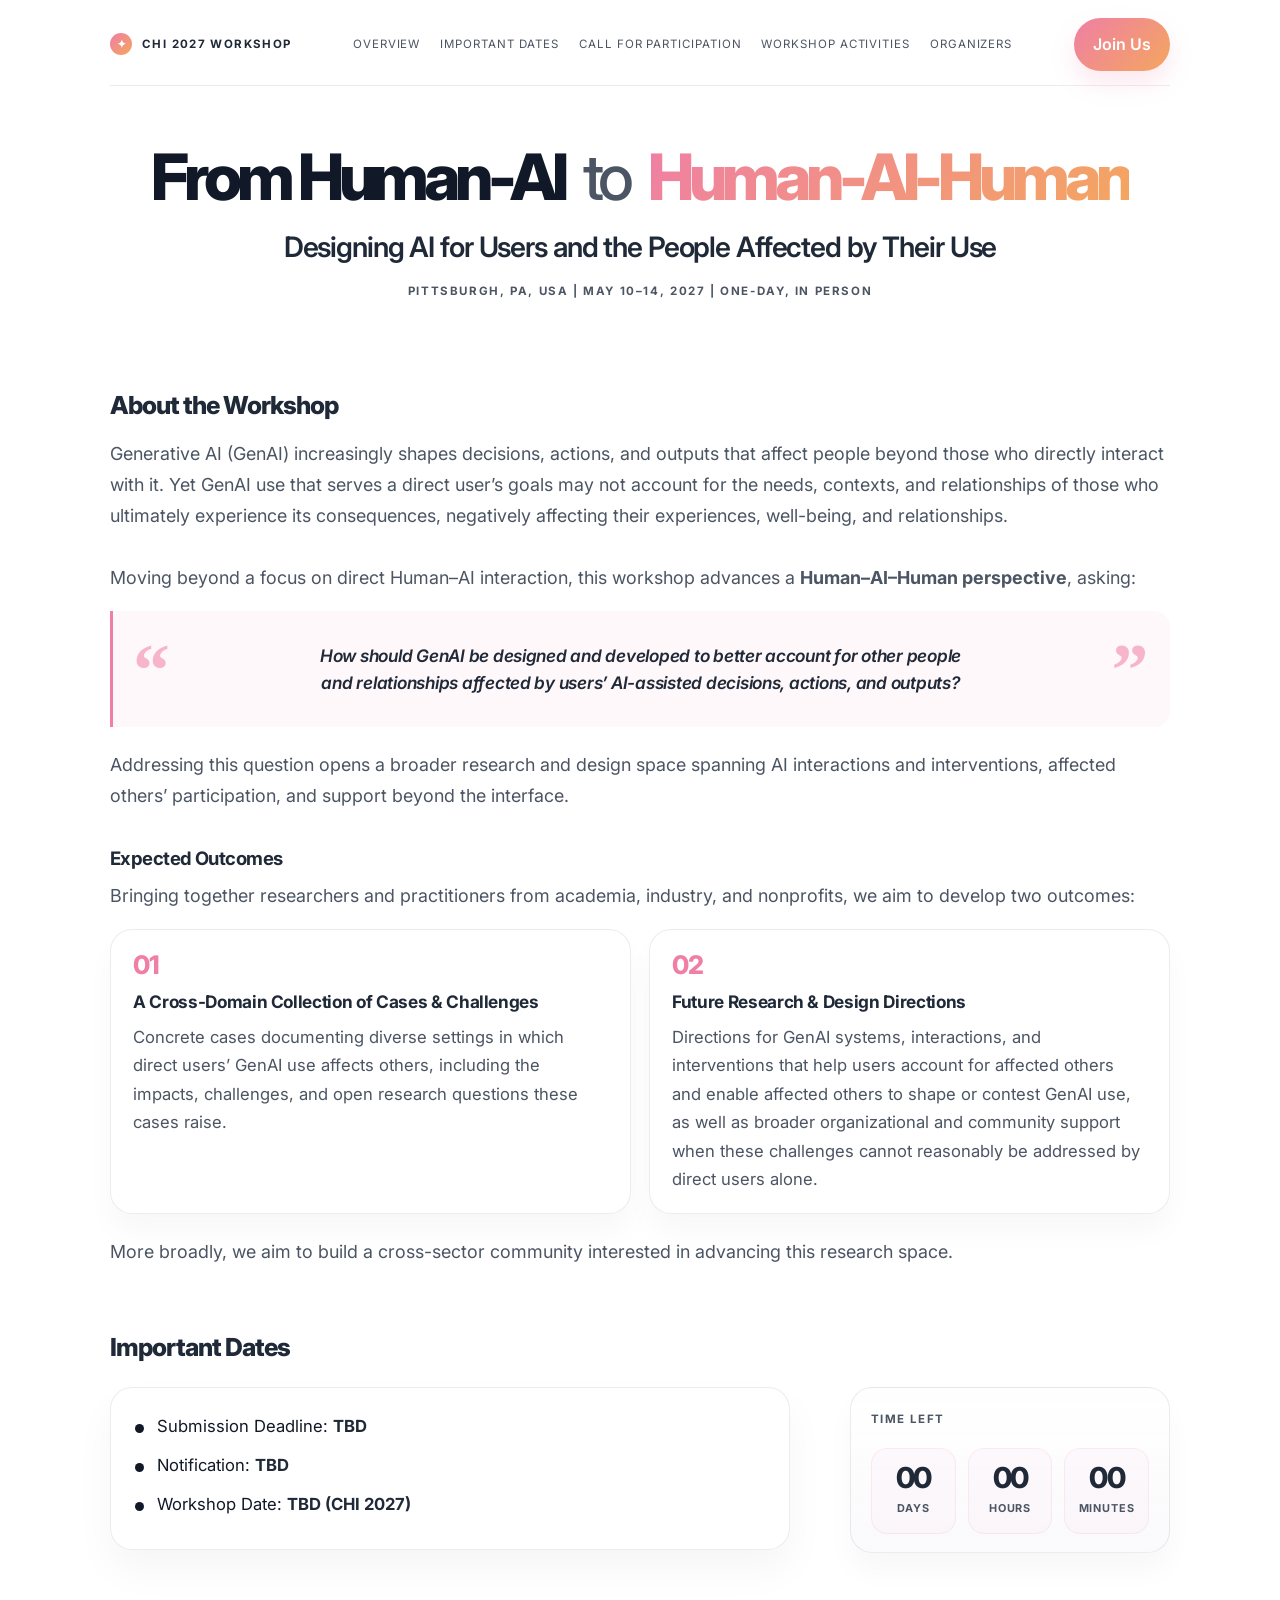
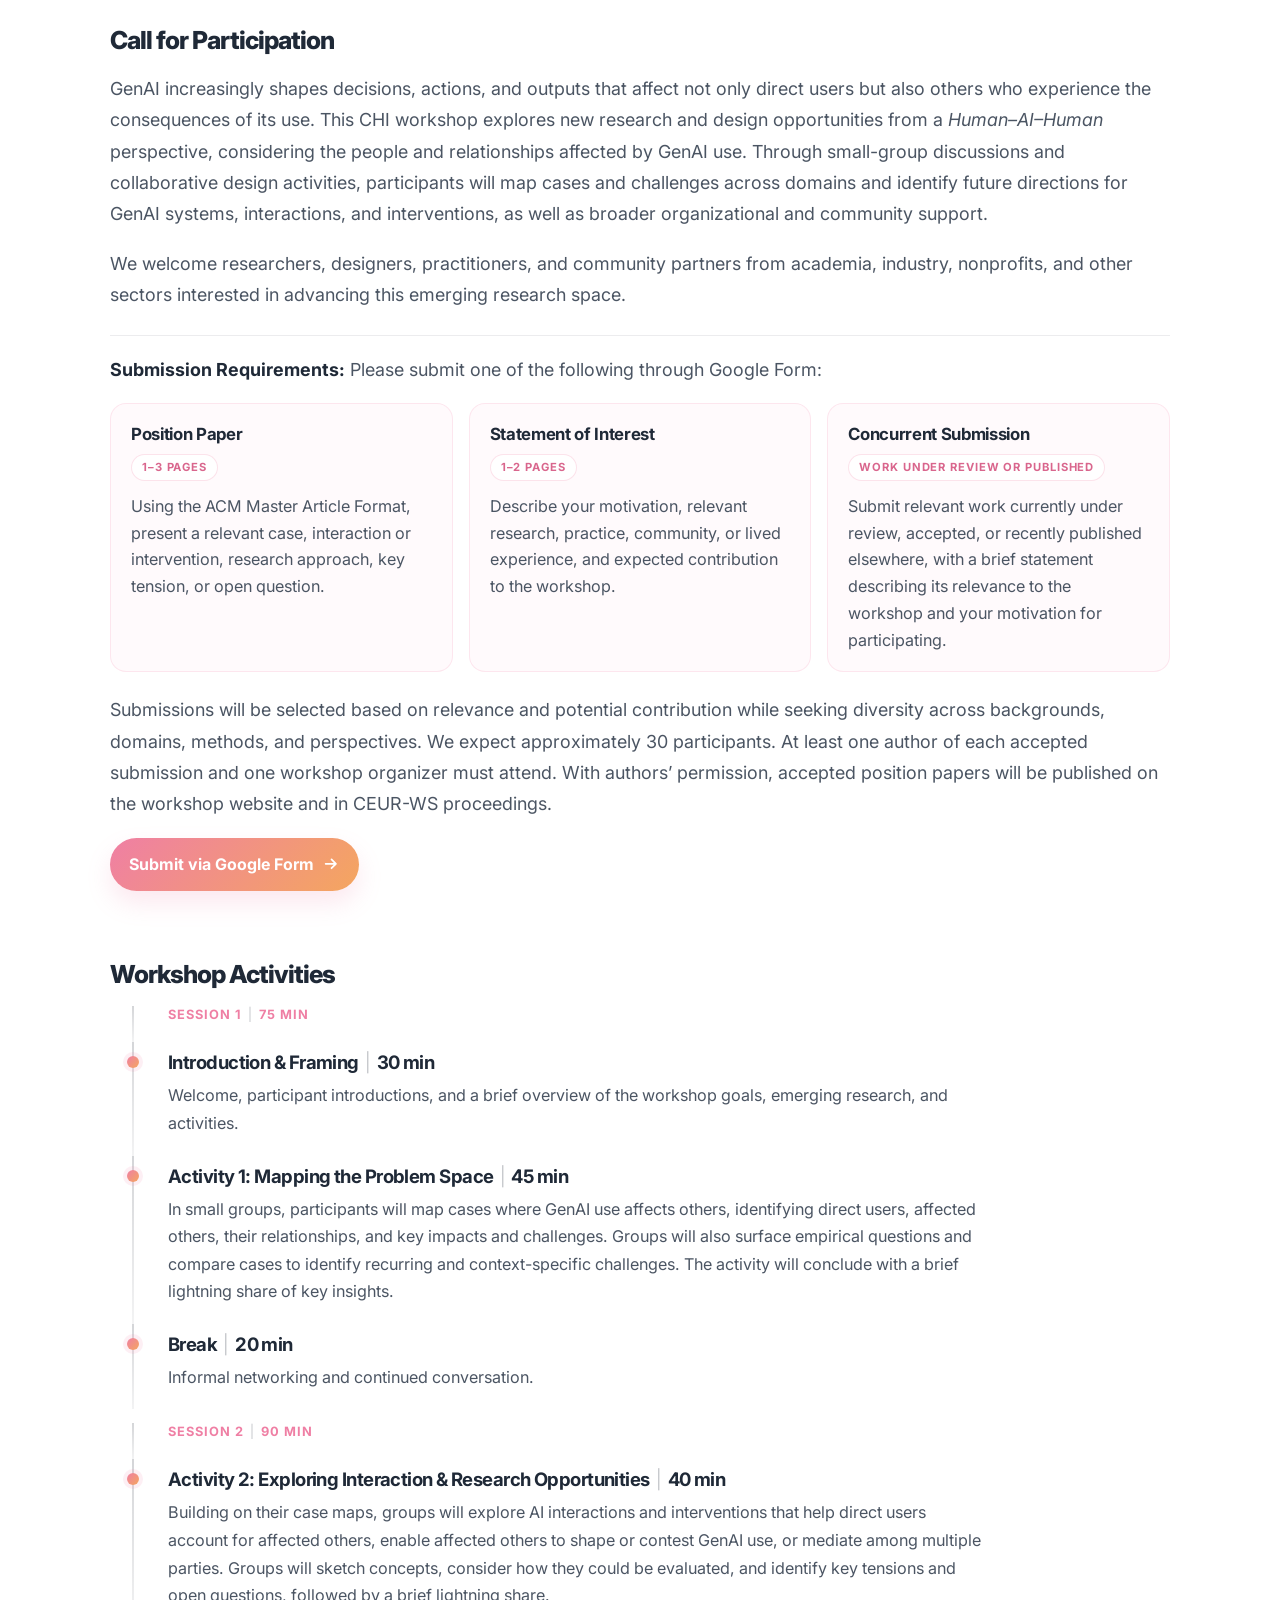
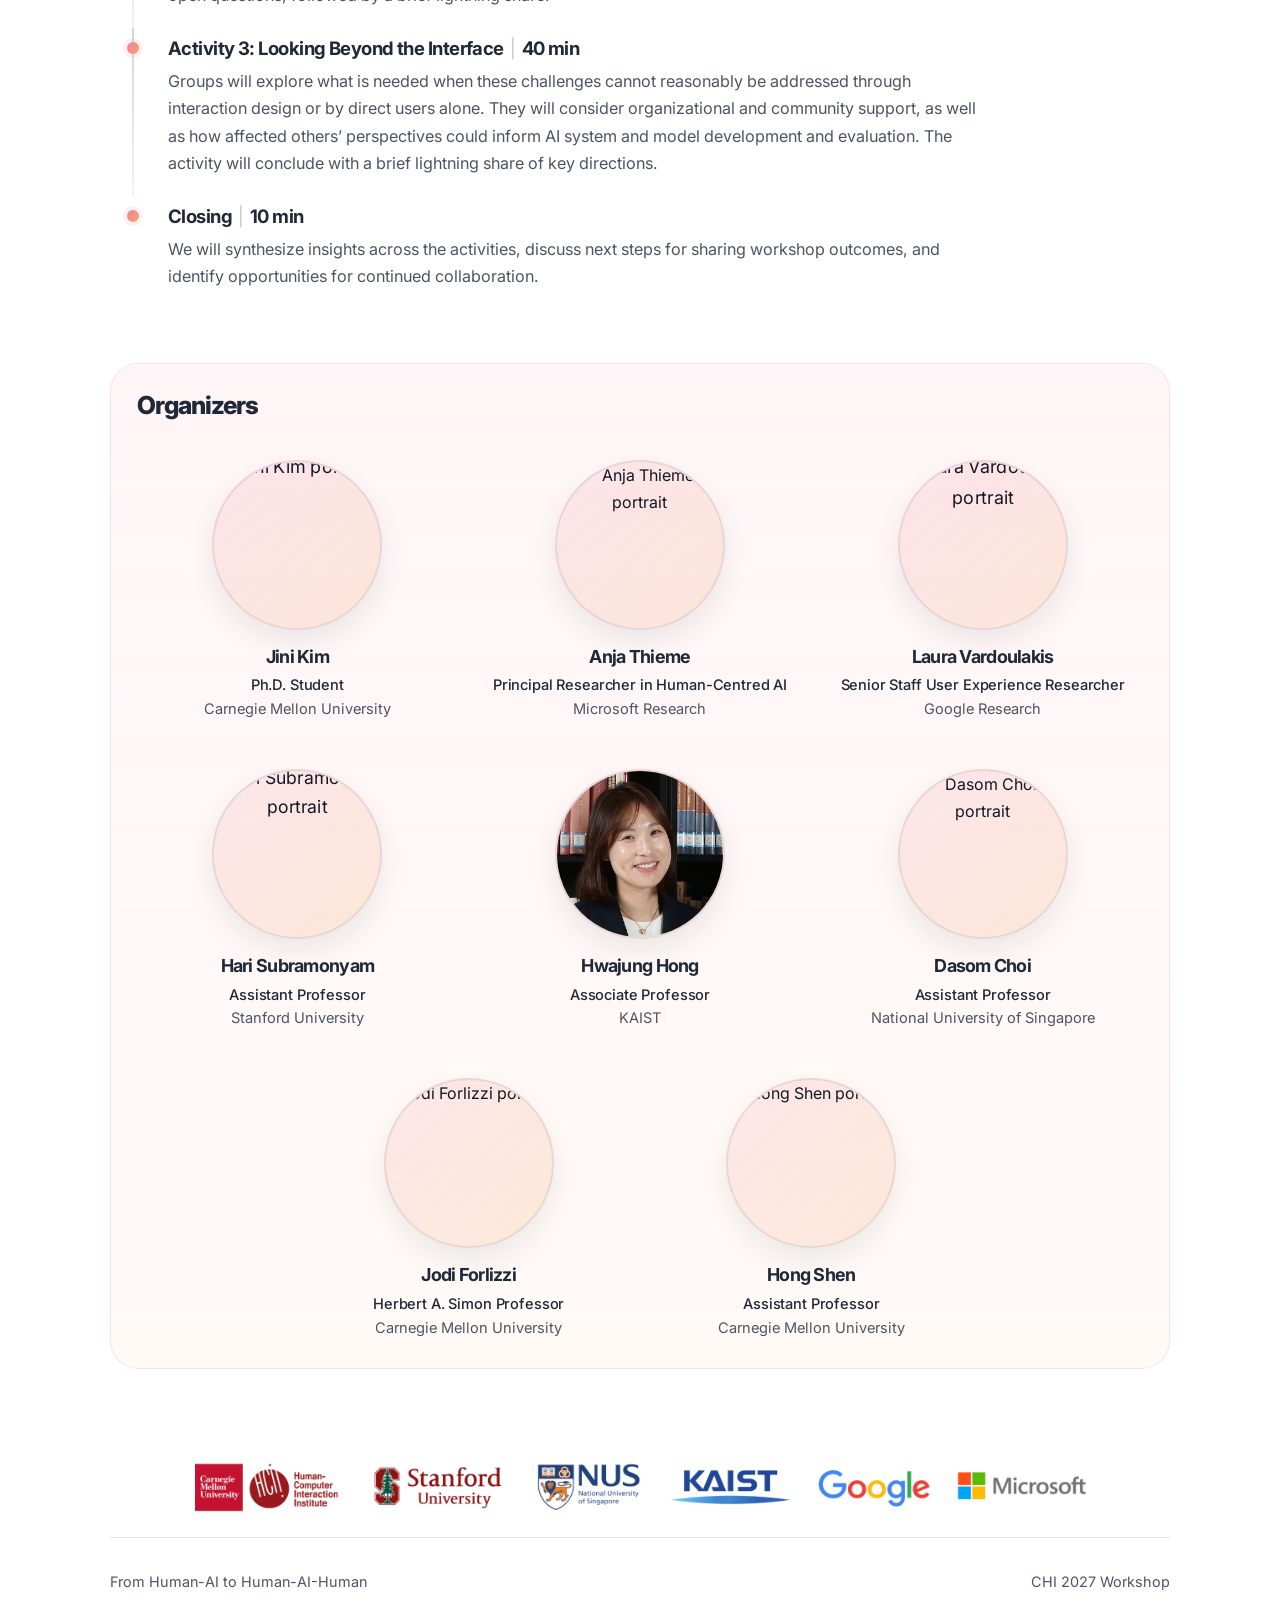
==== commit 3b2a9a8a: "Revise About, outcomes, CFP, and activities text; add submission cards; widen CFP; bump body text si" ====
--- a/index.html
+++ b/index.html
@@ -70,9 +70,9 @@
 
           <p>
             Generative AI (GenAI) increasingly shapes decisions, actions, and outputs that affect people beyond those
-            who directly interact with it. Yet AI that serves a direct user’s goals may not account for the needs,
-            contexts, and relationships of those who ultimately experience its consequences, potentially affecting their
-            experiences, well-being, and relationships.
+            who directly interact with it. Yet GenAI use that serves a direct user’s goals may not account for the
+            needs, contexts, and relationships of those who ultimately experience its consequences, negatively affecting
+            their experiences, well-being, and relationships.
           </p>
 
           <div class="about-perspective">
@@ -83,15 +83,13 @@
             <blockquote class="research-question">
               <!-- <span class="research-question-label">Central Question</span> -->
               <p>
-                How should AI support users in accounting for the people and relationships<br class="rq-break" />
-                affected by their AI-assisted decisions, actions, and outputs?
+                How should GenAI be designed and developed to better account for other people and relationships affected by
+                users’ <span class="nowrap">AI-assisted</span> decisions, actions, and outputs?
               </p>
             </blockquote>
             <p>
-              Addressing this question opens a broader research and design space that goes beyond helping direct users
-              understand or anticipate others’ perspectives. It includes rethinking AI interactions, enabling affected
-              others to shape or contest the GenAI use that affects them, and exploring how AI might mediate among
-              multiple parties.
+              Addressing this question opens a broader research and design space spanning AI interactions and
+              interventions, affected others’ participation, and support beyond the interface.
             </p>
           </div>
 
@@ -106,18 +104,17 @@
                 <span class="outcome-number">01</span>
                 <h4>A Cross-Domain Collection of Cases &amp; Challenges</h4>
                 <p>
-                  Cases documenting how direct users’ GenAI use affects others, the challenges that arise, and the open
-                  research questions these cases raise.
+                  Concrete cases documenting diverse settings in which direct users’ GenAI use affects others, including
+                  the impacts, challenges, and open research questions these cases raise.
                 </p>
               </article>
               <article class="outcome-card">
                 <span class="outcome-number">02</span>
                 <h4>Future Research &amp; Design Directions</h4>
                 <p>
-                  Directions for AI interactions and interventions, as well as broader organizational and community
-                  support when these concerns cannot reasonably be addressed by direct users alone. We will examine key
-                  tensions around who can represent affected others, when affected others should participate directly,
-                  and where responsibility should reside.
+                  Directions for GenAI systems, interactions, and interventions that help users account for affected
+                  others and enable affected others to shape or contest GenAI use, as well as broader organizational and
+                  community support when these challenges cannot reasonably be addressed by direct users alone.
                 </p>
               </article>
             </div>
@@ -162,15 +159,17 @@
           <h2>Call for Participation</h2>
 
           <div class="cfp-block">
-            <p class="cfp-intro">
+            <p>
               GenAI increasingly shapes decisions, actions, and outputs that affect not only direct users but also others
               who experience the consequences of its use. This CHI workshop explores new research and design opportunities
               from a <em>Human–AI–Human</em> perspective, considering the people and relationships affected by GenAI use.
-              Through small-group discussions and collaborative design activities, participants will map cases and challenges
-              across domains and identify future directions for AI interactions and interventions, as well as broader
-              organizational and community support. We welcome researchers, designers, practitioners, and community
-              partners from academia, industry, nonprofits, and other sectors interested in advancing this emerging
-              research space.
+              Through small-group discussions and collaborative design activities, participants will map cases and
+              challenges across domains and identify future directions for GenAI systems, interactions, and interventions,
+              as well as broader organizational and community support.
+            </p>
+            <p class="cfp-intro">
+              We welcome researchers, designers, practitioners, and community partners from academia, industry,
+              nonprofits, and other sectors interested in advancing this emerging research space.
             </p>
           </div>
 
@@ -178,15 +177,32 @@
             <p>
               <strong>Submission Requirements:</strong> Please submit one of the following through Google Form:
             </p>
-            <ul class="participation-list">
-              <li><strong>Position Paper (1–3 pages):</strong> Using the ACM Master Article Format, present a relevant case,
-                interaction or intervention, research approach, key tension, or open question.</li>
-              <li><strong>Statement of Interest (1–2 pages):</strong> Describe your motivation, relevant research, practice,
-                community, or lived experience, and expected contribution to the workshop.</li>
-              <li><strong>Concurrent Submission:</strong> Submit relevant work currently under review, accepted, or recently
-                published elsewhere, with a brief statement describing its relevance to the workshop and your motivation for
-                participating.</li>
-            </ul>
+            <div class="submission-types">
+              <article class="submission-card">
+                <h4>Position Paper</h4>
+                <span class="submission-length">1–3 pages</span>
+                <p>
+                  Using the ACM Master Article Format, present a relevant case, interaction or intervention, research
+                  approach, key tension, or open question.
+                </p>
+              </article>
+              <article class="submission-card">
+                <h4>Statement of Interest</h4>
+                <span class="submission-length">1–2 pages</span>
+                <p>
+                  Describe your motivation, relevant research, practice, community, or lived experience, and expected
+                  contribution to the workshop.
+                </p>
+              </article>
+              <article class="submission-card">
+                <h4>Concurrent Submission</h4>
+                <span class="submission-length">Work under review or published</span>
+                <p>
+                  Submit relevant work currently under review, accepted, or recently published elsewhere, with a brief
+                  statement describing its relevance to the workshop and your motivation for participating.
+                </p>
+              </article>
+            </div>
             <p class="final-copy">
               Submissions will be selected based on relevance and potential contribution while seeking diversity across
               backgrounds, domains, methods, and perspectives. We expect approximately 30 participants. At least one
@@ -225,7 +241,7 @@
               <div class="timeline-content">
                 <h3>Introduction &amp; Framing <span class="time-sep">|</span> 30 min</h3>
                 <p>
-                  Welcome, participant introductions, and a brief overview of the workshop goals, key concepts, and
+                  Welcome, participant introductions, and a brief overview of the workshop goals, emerging research, and
                   activities.
                 </p>
               </div>
@@ -239,10 +255,10 @@
               <div class="timeline-content">
                 <h3>Activity 1: Mapping the Problem Space <span class="time-sep">|</span> 45 min</h3>
                 <p>
-                  In small groups, participants will use a shared mapping template to unpack cases where
-                  GenAI use affects others, mapping direct users, affected others, their relationships, potential impacts
-                  and challenges, and open research questions. Groups will compare their cases to identify recurring and
-                  context-specific challenges.
+                  In small groups, participants will map cases where GenAI use affects others, identifying direct users,
+                  affected others, their relationships, and key impacts and challenges. Groups will also surface empirical
+                  questions and compare cases to identify recurring and context-specific challenges. The activity will
+                  conclude with a brief lightning share of key insights.
                 </p>
               </div>
             </div>
@@ -254,7 +270,9 @@
               </div>
               <div class="timeline-content">
                 <h3>Break <span class="time-sep">|</span> 20 min</h3>
-                <p>Informal networking and continued conversation.</p>
+                <p>
+                  Informal networking and continued conversation.
+                </p>
               </div>
             </div>
 
@@ -275,11 +293,10 @@
               <div class="timeline-content">
                 <h3>Activity 2: Exploring Interaction &amp; Research Opportunities <span class="time-sep">|</span> 40 min</h3>
                 <p>
-                  Building on their case maps, groups will sketch new forms of AI interaction and intervention that account
-                  for affected others, such as enabling affected others to participate in or contest AI use, mediating among
-                  multiple parties, or helping direct users understand and anticipate others’ needs, contexts, and
-                  relationships. Groups will then discuss how these concepts could be evaluated and identify key tensions and
-                  open research questions.
+                  Building on their case maps, groups will explore AI interactions and interventions that help direct users
+                  account for affected others, enable affected others to shape or contest GenAI use, or mediate among
+                  multiple parties. Groups will sketch concepts, consider how they could be evaluated, and identify key
+                  tensions and open questions, followed by a brief lightning share.
                 </p>
               </div>
             </div>
@@ -290,14 +307,12 @@
                 <span class="timeline-dot"></span>
               </div>
               <div class="timeline-content">
-                <h3>Activity 3: Looking Beyond the Interface <span class="time-sep">|</span> 35 min</h3>
-                <p>
-                  Groups will revisit cases that cannot reasonably be addressed through interaction design or by direct users
-                  alone, considering when direct users can represent affected others’ perspectives, when affected others
-                  should participate directly in shaping or contesting GenAI use, and when responsibility should extend beyond
-                  individual users. Groups will then map organizational and community support that could address these gaps,
-                  such as participation and feedback processes, shared norms and protocols, and mechanisms for distributing
-                  responsibility and accountability.
+                <h3>Activity 3: Looking Beyond the Interface <span class="time-sep">|</span> 40 min</h3>
+                <p>
+                  Groups will explore what is needed when these challenges cannot reasonably be addressed through
+                  interaction design or by direct users alone. They will consider organizational and community support, as
+                  well as how affected others’ perspectives could inform AI system and model development and evaluation. The
+                  activity will conclude with a brief lightning share of key directions.
                 </p>
               </div>
             </div>
@@ -307,10 +322,10 @@
                 <span class="timeline-dot"></span>
               </div>
               <div class="timeline-content">
-                <h3>Closing &amp; Synthesis <span class="time-sep">|</span> 15 min</h3>
-                <p>
-                  Groups will share key takeaways, and we will synthesize emerging research and design directions and
-                  discuss opportunities for continued collaboration.
+                <h3>Closing <span class="time-sep">|</span> 10 min</h3>
+                <p>
+                  We will synthesize insights across the activities, discuss next steps for sharing workshop outcomes, and
+                  identify opportunities for continued collaboration.
                 </p>
               </div>
             </div>
--- a/styles.css
+++ b/styles.css
@@ -194,7 +194,7 @@
 .content-section p {
   margin: 0 0 18px;
   max-width: 860px;
-  font-size: 0.98rem;
+  font-size: calc(0.98rem + 1px);
   line-height: 1.75;
   color: var(--muted);
 }
@@ -207,7 +207,7 @@
 #overview p,
 #cfp p,
 #cfp li {
-  font-size: 1.06rem;
+  font-size: calc(1.06rem + 1px);
 }
 
 /* About: Human–AI–Human perspective + research question callout */
@@ -217,7 +217,7 @@
 
 .research-question {
   margin: 4px 0 22px;
-  padding: 18px 22px 18px 20px;
+  padding: 32px 22px 30px 20px;
   border-left: 3px solid var(--accent);
   border-radius: 0 16px 16px 0;
   background: rgba(239, 127, 164, 0.05);
@@ -250,6 +250,7 @@
 
 #overview .research-question p {
   position: relative;
+  text-wrap: balance;
   padding: 0 2.9rem;
 }
 
@@ -288,11 +289,8 @@
   }
 }
 
-/* desktop-only line break before "affected" in the central question */
-@media (max-width: 900px) {
-  .rq-break {
-    display: none;
-  }
+.nowrap {
+  white-space: nowrap;
 }
 
 /* About: expected outcomes cards */
@@ -346,7 +344,7 @@
 
 #overview .outcome-card p {
   margin: 0;
-  font-size: 0.98rem;
+  font-size: calc(0.98rem + 1px);
   line-height: 1.7;
   color: var(--muted);
 }
@@ -357,7 +355,7 @@
   }
 
   .research-question {
-    padding: 16px 16px 16px 16px;
+    padding: 26px 16px 24px 16px;
   }
 }
 
@@ -484,7 +482,7 @@
   position: relative;
   margin: 0 0 14px;
   padding-left: 22px;
-  font-size: clamp(0.98rem, 1vw, 1.25rem);
+  font-size: clamp(calc(0.98rem + 1px), calc(1vw + 1px), calc(1.25rem + 1px));
   line-height: 1.5;
   color: var(--text);
 }
@@ -540,7 +538,11 @@
 
 .cfp-block,
 .cfp-submission {
-  max-width: 1000px;
+  max-width: none;
+}
+
+#cfp p {
+  max-width: none;
 }
 
 .cfp-intro {
@@ -680,7 +682,7 @@
 .timeline-content p {
   margin: 0;
   max-width: 820px;
-  font-size: 0.95rem;
+  font-size: calc(0.95rem + 1px);
   line-height: 1.7;
   color: var(--muted);
 }
@@ -765,15 +767,57 @@
   color: var(--muted);
 }
 
-.participation-list {
-  margin: 18px 0 0;
-  padding-left: 1.3rem;
-}
-
-.participation-list li {
-  margin-bottom: 12px;
-  color: var(--muted);
-  line-height: 1.8;
+.submission-types {
+  display: grid;
+  grid-template-columns: repeat(3, minmax(0, 1fr));
+  gap: 16px;
+  margin: 4px 0 22px;
+}
+
+.submission-card {
+  display: flex;
+  flex-direction: column;
+  align-items: flex-start;
+  padding: 20px 20px 18px;
+  /* flatter, tinted variant so these read differently from the outcome cards */
+  border: 1px solid rgba(239, 127, 164, 0.16);
+  border-radius: 16px;
+  background: rgba(239, 127, 164, 0.04);
+}
+
+.submission-card h4 {
+  margin: 0 0 6px;
+  font-size: 1.05rem;
+  line-height: 1.3;
+  letter-spacing: -0.02em;
+  font-weight: 700;
+  color: var(--soft);
+}
+
+.submission-length {
+  margin: 2px 0 12px;
+  padding: 3px 10px;
+  border-radius: 999px;
+  background: rgba(255, 255, 255, 0.85);
+  border: 1px solid rgba(239, 127, 164, 0.22);
+  color: #d9668d;
+  font-size: 0.7rem;
+  font-weight: 700;
+  letter-spacing: 0.08em;
+  text-transform: uppercase;
+}
+
+#cfp .submission-card p {
+  margin: 0;
+  font-size: calc(0.95rem + 1px);
+  line-height: 1.65;
+  color: var(--muted);
+}
+
+@media (max-width: 820px) {
+  .submission-types {
+    grid-template-columns: 1fr;
+  }
 }
 
 #team {
@@ -855,7 +899,7 @@
 .organizer-item p {
   margin: 0;
   color: var(--muted);
-  font-size: 0.85rem;
+  font-size: calc(0.85rem + 1px);
   line-height: 1.6;
 }
 
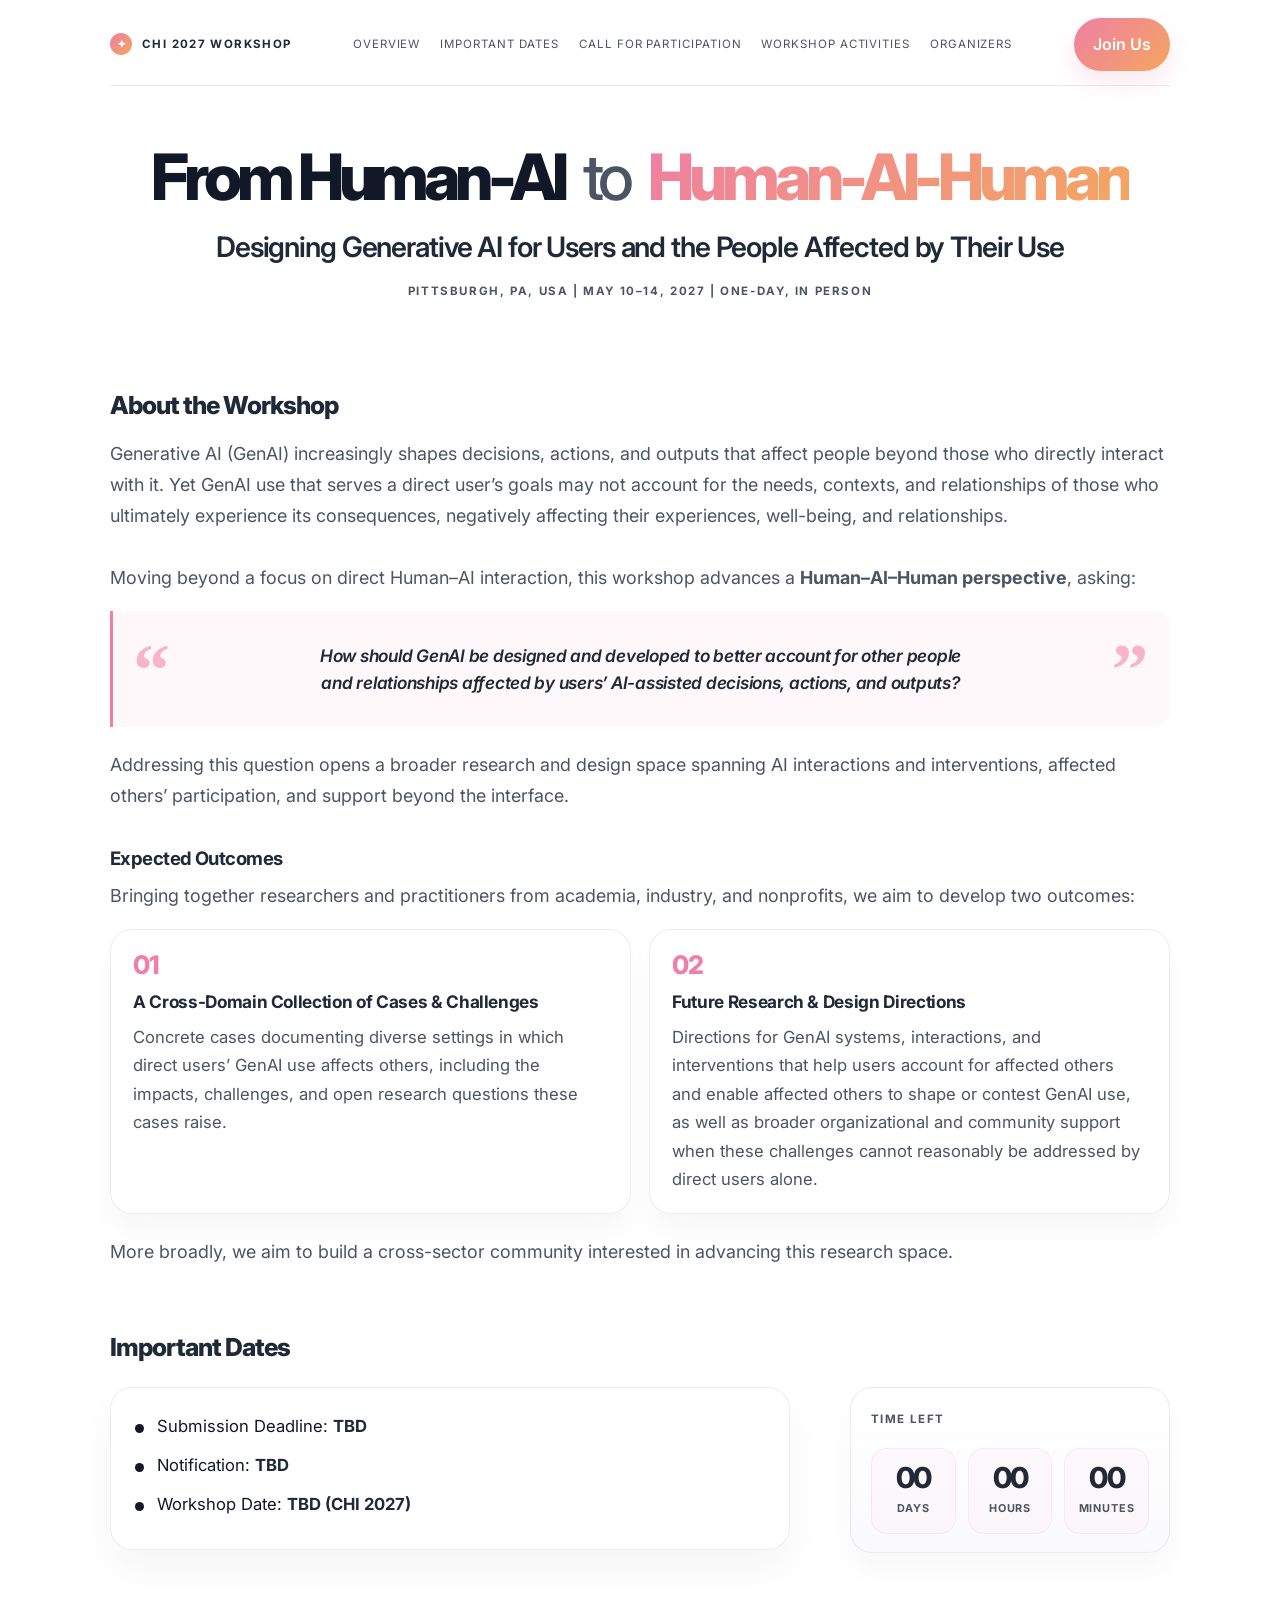
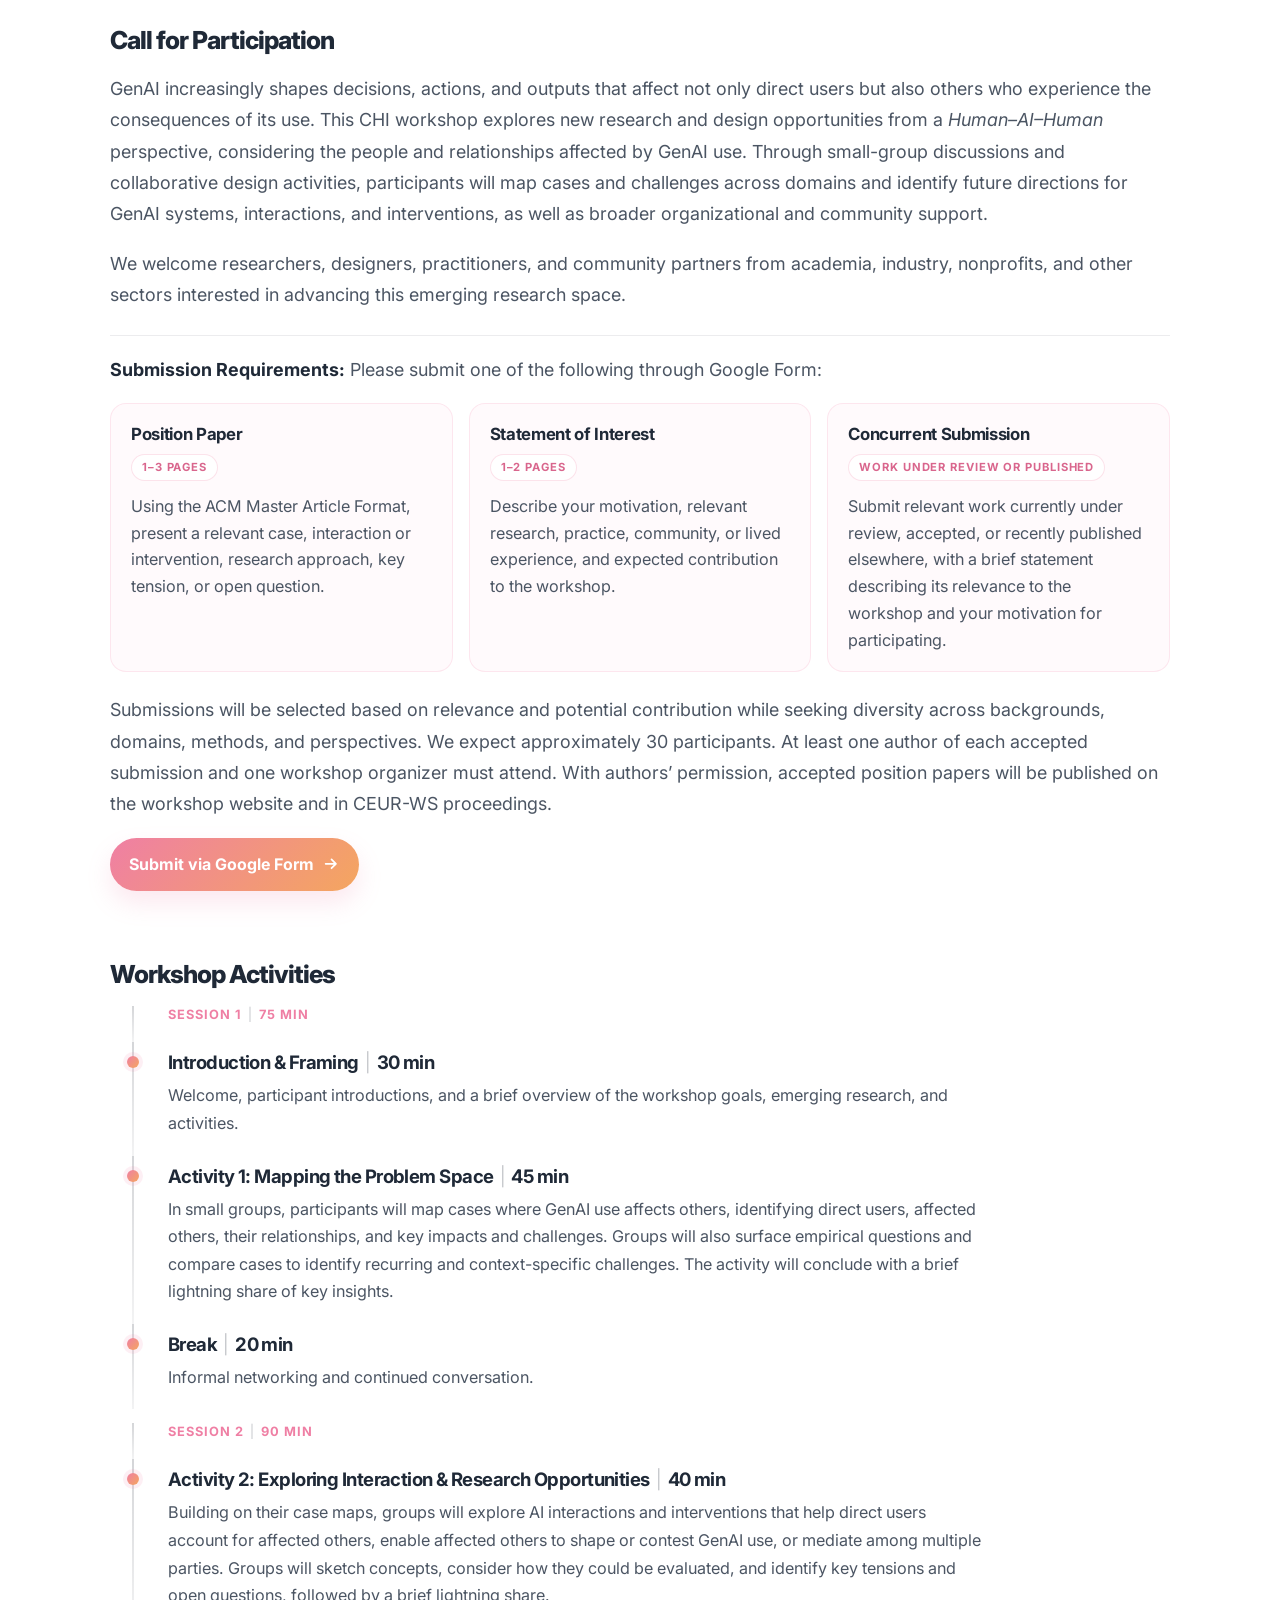
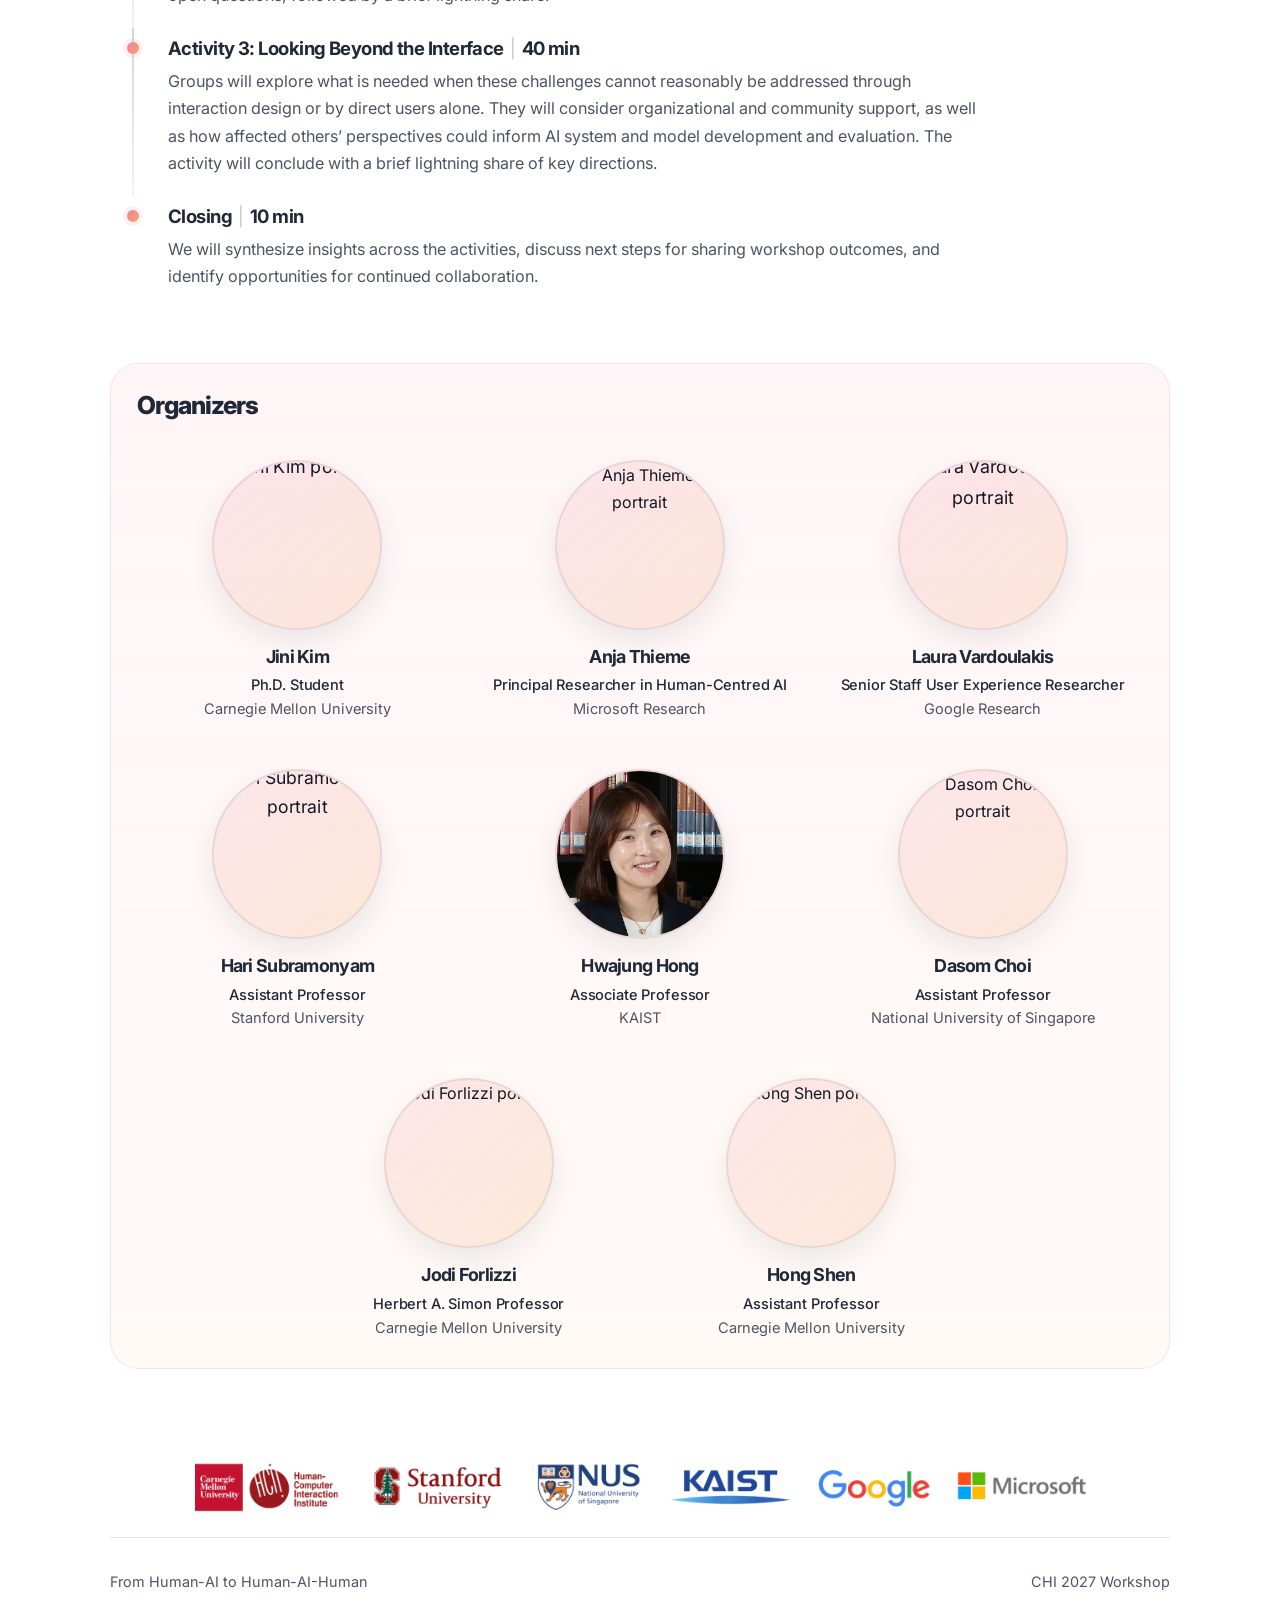
==== commit 0c4adf6d: "Use 'Generative AI' in subtitle and cap its size to stay on one line Co-Authored-By: Claude Opus 5.5" ====
--- a/index.html
+++ b/index.html
@@ -3,7 +3,7 @@
   <head>
     <meta charset="UTF-8" />
     <meta name="viewport" content="width=device-width, initial-scale=1.0" />
-    <title>From Human-AI to Human-AI-Human: Designing AI for Users and the People Affected by Their Use</title>
+    <title>From Human-AI to Human-AI-Human: Designing Generative AI for Users and the People Affected by Their Use</title>
     <meta name="description" content="Workshop on designing AI for users and affected others." />
     <link rel="icon" type="image/svg+xml" href="data:image/svg+xml,%3Csvg xmlns='http://www.w3.org/2000/svg' viewBox='0 0 64 64'%3E%3Crect width='64' height='64' rx='14' fill='%23f5efe8'/%3E%3Ctext x='50%25' y='50%25' dominant-baseline='middle' text-anchor='middle' font-size='38'%3E🤖%3C/text%3E%3C/svg%3E" />
     <link rel="preconnect" href="https://fonts.googleapis.com" />
@@ -38,7 +38,7 @@
             <span class="separator">to</span>
             <span class="highlight-text">Human-AI-Human</span>
           </h1>
-          <p class="subtitle">Designing AI for Users and the People Affected by Their Use</p>
+          <p class="subtitle">Designing Generative AI for Users and the People Affected by Their Use</p>
           <p class="meta">Pittsburgh, PA, USA | May 10–14, 2027 | One-Day, In Person</p>
         </section>
 
--- a/styles.css
+++ b/styles.css
@@ -154,7 +154,7 @@
 .subtitle {
   margin: 22px 0 0;
   /* capped so the subtitle stays on one line within the 1060px shell */
-  font-size: clamp(1.55rem, 2.2vw, 2.25rem);
+  font-size: clamp(1.55rem, 2.2vw, 2.05rem);
   line-height: 1.2;
   letter-spacing: -0.04em;
   color: var(--soft);
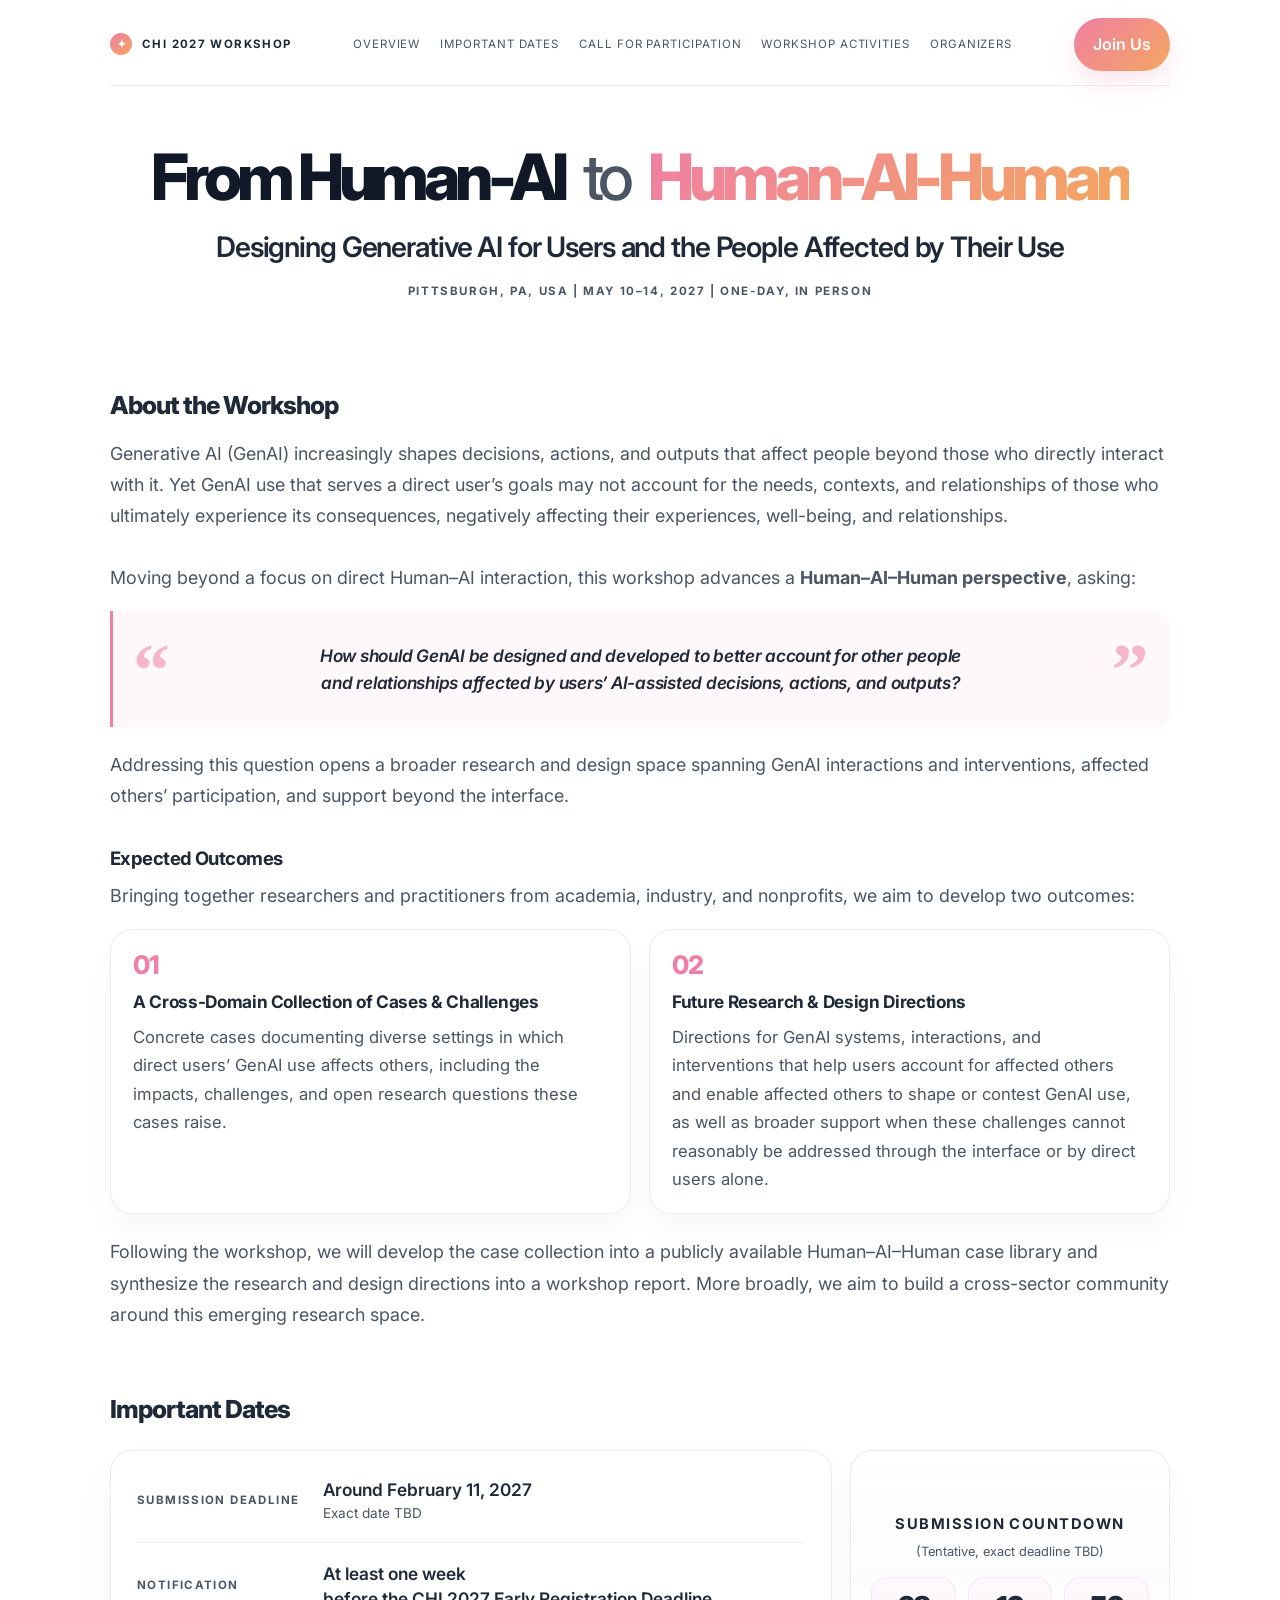
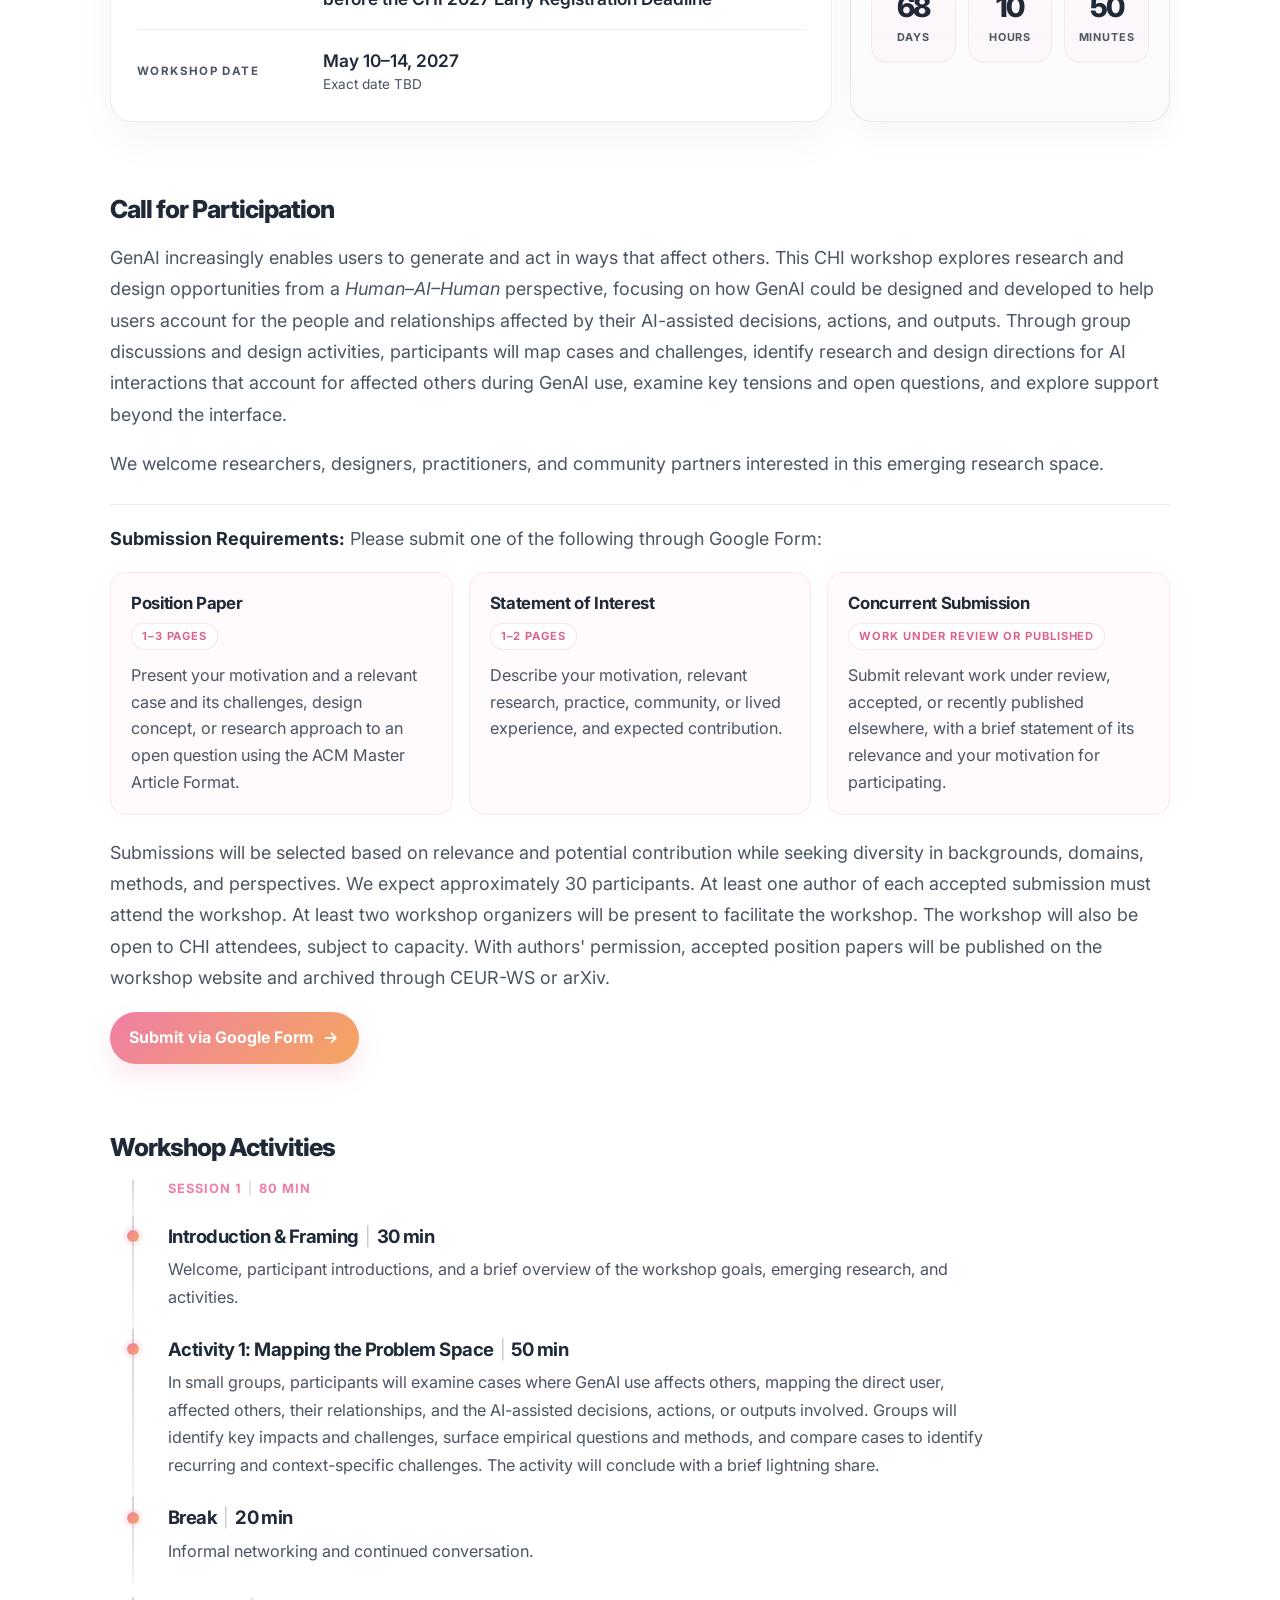
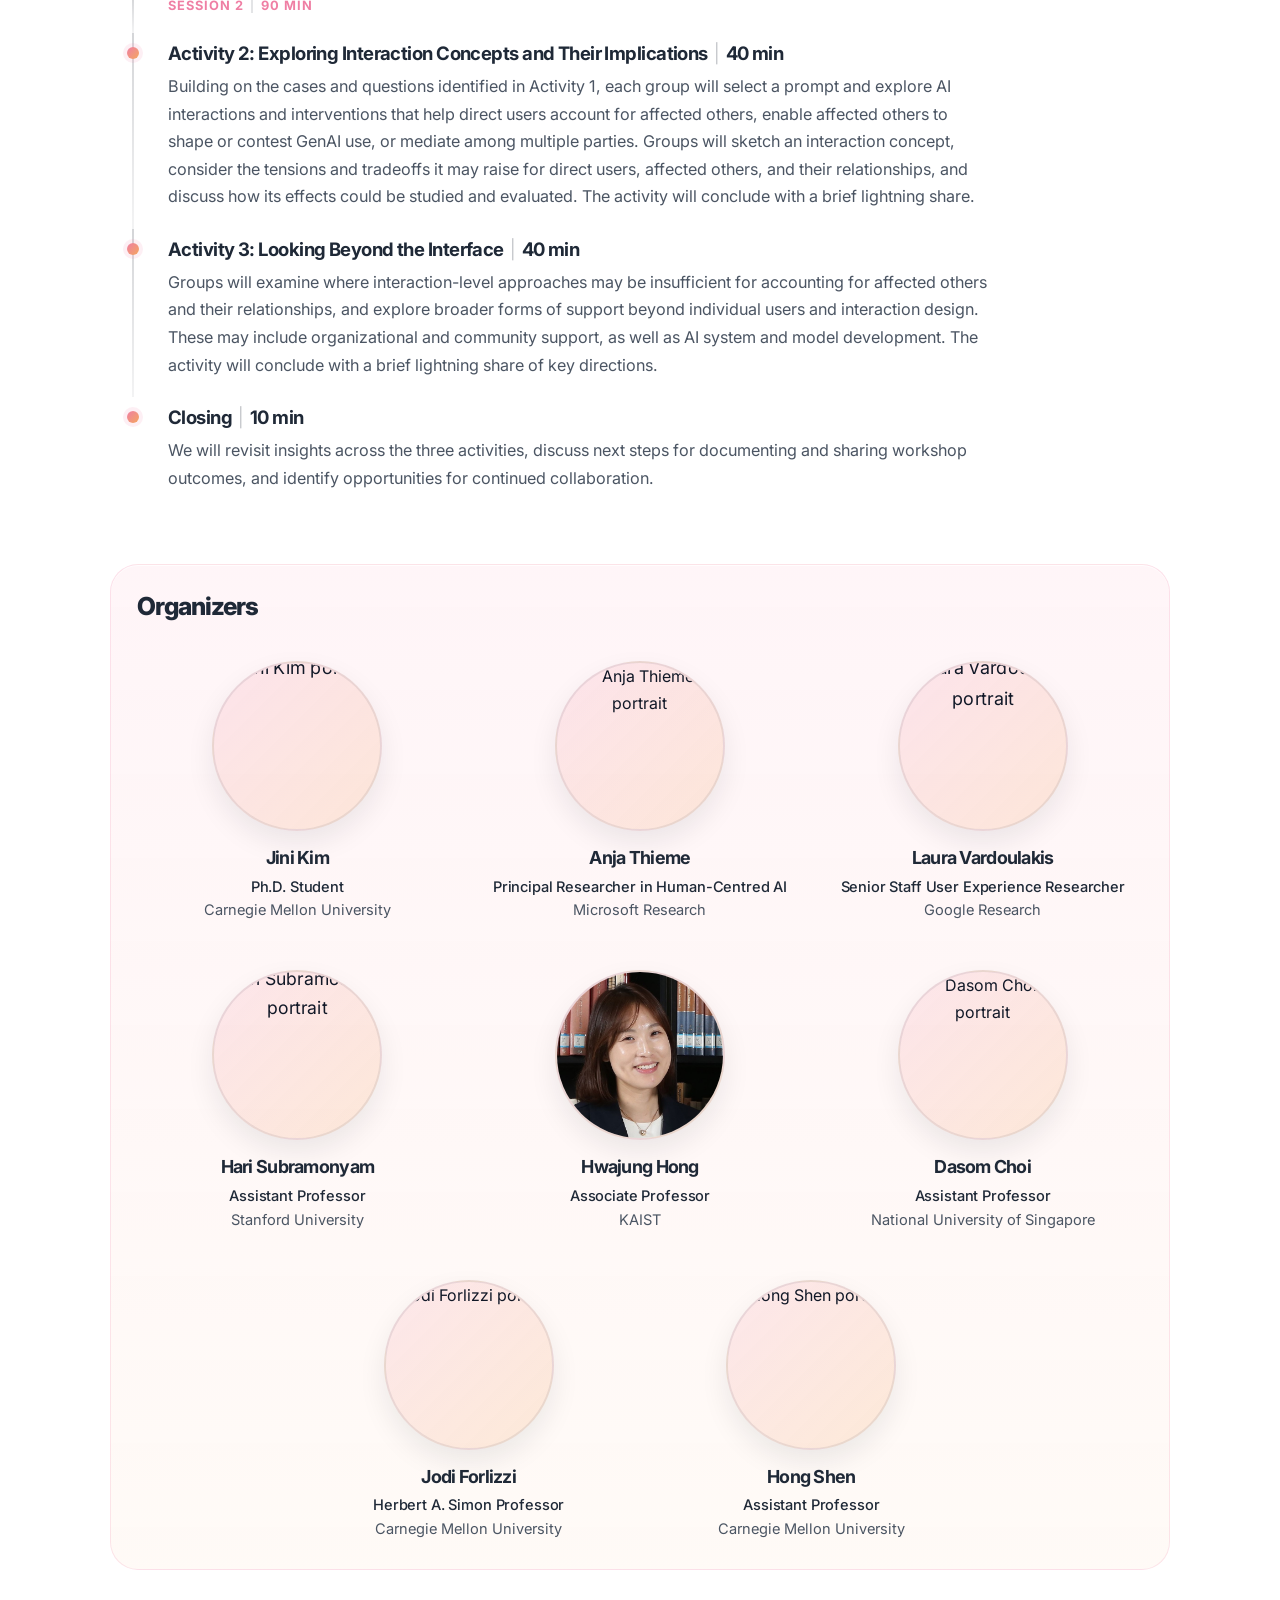
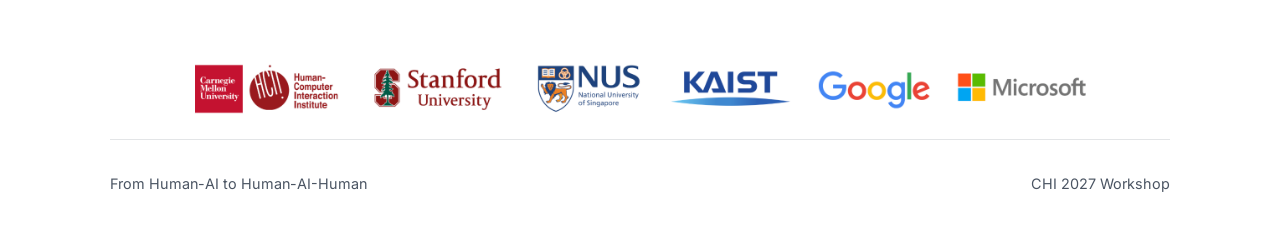
==== commit 8469f6e0: "Update CFP, About, and activities text; redesign Important Dates with live submission countdown Co-A" ====
--- a/index.html
+++ b/index.html
@@ -88,7 +88,7 @@
               </p>
             </blockquote>
             <p>
-              Addressing this question opens a broader research and design space spanning AI interactions and
+              Addressing this question opens a broader research and design space spanning GenAI interactions and
               interventions, affected others’ participation, and support beyond the interface.
             </p>
           </div>
@@ -112,14 +112,12 @@
                 <span class="outcome-number">02</span>
                 <h4>Future Research &amp; Design Directions</h4>
                 <p>
-                  Directions for GenAI systems, interactions, and interventions that help users account for affected
-                  others and enable affected others to shape or contest GenAI use, as well as broader organizational and
-                  community support when these challenges cannot reasonably be addressed by direct users alone.
+                  Directions for GenAI systems, interactions, and interventions that help users account for affected others and enable affected others to shape or contest GenAI use, as well as broader support when these challenges cannot reasonably be addressed through the interface or by direct users alone.
                 </p>
               </article>
             </div>
             <p>
-              More broadly, we aim to build a cross-sector community interested in advancing this research space.
+              Following the workshop, we will develop the case collection into a publicly available Human–AI–Human case library and synthesize the research and design directions into a workshop report. More broadly, we aim to build a cross-sector community around this emerging research space.
             </p>
           </div>
         </section>
@@ -129,14 +127,33 @@
           <div class="dates-layout">
             <div class="info-card-panel">
               <ul class="date-list">
-                <li><span class="dot"></span> Submission Deadline: <strong>TBD</strong></li>
-                <li><span class="dot"></span> Notification: <strong>TBD</strong></li>
-                <li><span class="dot"></span> Workshop Date: <strong>TBD (CHI 2027)</strong></li>
+                <li>
+                  <span class="date-label">Submission Deadline</span>
+                  <span class="date-value">
+                    Around February 11, 2027
+                    <span class="date-note">Exact date TBD</span>
+                  </span>
+                </li>
+                <li>
+                  <span class="date-label">Notification</span>
+                  <span class="date-value">
+                    At least one week<br class="date-break" />
+                    before the CHI 2027 Early Registration Deadline
+                  </span>
+                </li>
+                <li>
+                  <span class="date-label">Workshop Date</span>
+                  <span class="date-value">
+                    May 10–14, 2027
+                    <span class="date-note">Exact date TBD</span>
+                  </span>
+                </li>
               </ul>
             </div>
 
             <aside class="countdown-panel" aria-live="polite">
-              <div class="countdown-label">Time left</div>
+              <div class="countdown-label">Submission Countdown</div>
+              <p class="countdown-note">(Tentative, exact deadline TBD)</p>
               <div class="countdown-grid">
                 <div class="time-box">
                   <span id="countdown-days">00</span>
@@ -160,16 +177,16 @@
 
           <div class="cfp-block">
             <p>
-              GenAI increasingly shapes decisions, actions, and outputs that affect not only direct users but also others
-              who experience the consequences of its use. This CHI workshop explores new research and design opportunities
-              from a <em>Human–AI–Human</em> perspective, considering the people and relationships affected by GenAI use.
-              Through small-group discussions and collaborative design activities, participants will map cases and
-              challenges across domains and identify future directions for GenAI systems, interactions, and interventions,
-              as well as broader organizational and community support.
+              GenAI increasingly enables users to generate and act in ways that affect others. This CHI workshop explores
+              research and design opportunities from a <em>Human–AI–Human</em> perspective, focusing on how GenAI could be
+              designed and developed to help users account for the people and relationships affected by their AI-assisted
+              decisions, actions, and outputs. Through group discussions and design activities, participants will map
+              cases and challenges, identify research and design directions for AI interactions that account for affected
+              others during GenAI use, examine key tensions and open questions, and explore support beyond the interface.
             </p>
             <p class="cfp-intro">
-              We welcome researchers, designers, practitioners, and community partners from academia, industry,
-              nonprofits, and other sectors interested in advancing this emerging research space.
+              We welcome researchers, designers, practitioners, and community partners interested in this emerging
+              research space.
             </p>
           </div>
 
@@ -182,8 +199,8 @@
                 <h4>Position Paper</h4>
                 <span class="submission-length">1–3 pages</span>
                 <p>
-                  Using the ACM Master Article Format, present a relevant case, interaction or intervention, research
-                  approach, key tension, or open question.
+                  Present your motivation and a relevant case and its challenges, design concept, or research approach to an
+                  open question using the ACM Master Article Format.
                 </p>
               </article>
               <article class="submission-card">
@@ -191,23 +208,20 @@
                 <span class="submission-length">1–2 pages</span>
                 <p>
                   Describe your motivation, relevant research, practice, community, or lived experience, and expected
-                  contribution to the workshop.
+                  contribution.
                 </p>
               </article>
               <article class="submission-card">
                 <h4>Concurrent Submission</h4>
                 <span class="submission-length">Work under review or published</span>
                 <p>
-                  Submit relevant work currently under review, accepted, or recently published elsewhere, with a brief
-                  statement describing its relevance to the workshop and your motivation for participating.
+                  Submit relevant work under review, accepted, or recently published elsewhere, with a brief statement of its
+                  relevance and your motivation for participating.
                 </p>
               </article>
             </div>
             <p class="final-copy">
-              Submissions will be selected based on relevance and potential contribution while seeking diversity across
-              backgrounds, domains, methods, and perspectives. We expect approximately 30 participants. At least one
-              author of each accepted submission and one workshop organizer must attend. With authors’ permission,
-              accepted position papers will be published on the workshop website and in CEUR-WS proceedings.
+              Submissions will be selected based on relevance and potential contribution while seeking diversity in backgrounds, domains, methods, and perspectives. We expect approximately 30 participants. At least one author of each accepted submission must attend the workshop. At least two workshop organizers will be present to facilitate the workshop. The workshop will also be open to CHI attendees, subject to capacity. With authors' permission, accepted position papers will be published on the workshop website and archived through CEUR-WS or arXiv.
             </p>
             <div class="form-button-row">
               <a class="form-button" href="https://forms.gle/64aDKgznTtzQQNy68" target="_blank" rel="noreferrer">
@@ -229,7 +243,7 @@
                 <span class="timeline-line"></span>
               </div>
               <div class="timeline-content">
-                <h4>Session 1 <span class="time-sep">|</span> 75 min</h4>
+                <h4>Session 1 <span class="time-sep">|</span> 80 min</h4>
               </div>
             </div>
 
@@ -253,12 +267,13 @@
                 <span class="timeline-dot"></span>
               </div>
               <div class="timeline-content">
-                <h3>Activity 1: Mapping the Problem Space <span class="time-sep">|</span> 45 min</h3>
-                <p>
-                  In small groups, participants will map cases where GenAI use affects others, identifying direct users,
-                  affected others, their relationships, and key impacts and challenges. Groups will also surface empirical
-                  questions and compare cases to identify recurring and context-specific challenges. The activity will
-                  conclude with a brief lightning share of key insights.
+                <h3>Activity 1: Mapping the Problem Space <span class="time-sep">|</span> 50 min</h3>
+                <p>
+                  In small groups, participants will examine cases where GenAI use affects others, mapping the direct user,
+                  affected others, their relationships, and the AI-assisted decisions, actions, or outputs involved. Groups
+                  will identify key impacts and challenges, surface empirical questions and methods, and compare cases to
+                  identify recurring and context-specific challenges. The activity will conclude with a brief lightning
+                  share.
                 </p>
               </div>
             </div>
@@ -291,12 +306,14 @@
                 <span class="timeline-dot"></span>
               </div>
               <div class="timeline-content">
-                <h3>Activity 2: Exploring Interaction &amp; Research Opportunities <span class="time-sep">|</span> 40 min</h3>
-                <p>
-                  Building on their case maps, groups will explore AI interactions and interventions that help direct users
-                  account for affected others, enable affected others to shape or contest GenAI use, or mediate among
-                  multiple parties. Groups will sketch concepts, consider how they could be evaluated, and identify key
-                  tensions and open questions, followed by a brief lightning share.
+                <h3>Activity 2: Exploring Interaction Concepts and Their Implications <span class="time-sep">|</span> 40 min</h3>
+                <p>
+                  Building on the cases and questions identified in Activity 1, each group will select a prompt and explore
+                  AI interactions and interventions that help direct users account for affected others, enable affected
+                  others to shape or contest GenAI use, or mediate among multiple parties. Groups will sketch an interaction
+                  concept, consider the tensions and tradeoffs it may raise for direct users, affected others, and their
+                  relationships, and discuss how its effects could be studied and evaluated. The activity will conclude with
+                  a brief lightning share.
                 </p>
               </div>
             </div>
@@ -309,10 +326,10 @@
               <div class="timeline-content">
                 <h3>Activity 3: Looking Beyond the Interface <span class="time-sep">|</span> 40 min</h3>
                 <p>
-                  Groups will explore what is needed when these challenges cannot reasonably be addressed through
-                  interaction design or by direct users alone. They will consider organizational and community support, as
-                  well as how affected others’ perspectives could inform AI system and model development and evaluation. The
-                  activity will conclude with a brief lightning share of key directions.
+                  Groups will examine where interaction-level approaches may be insufficient for accounting for affected
+                  others and their relationships, and explore broader forms of support beyond individual users and
+                  interaction design. These may include organizational and community support, as well as AI system and model
+                  development. The activity will conclude with a brief lightning share of key directions.
                 </p>
               </div>
             </div>
@@ -324,8 +341,8 @@
               <div class="timeline-content">
                 <h3>Closing <span class="time-sep">|</span> 10 min</h3>
                 <p>
-                  We will synthesize insights across the activities, discuss next steps for sharing workshop outcomes, and
-                  identify opportunities for continued collaboration.
+                  We will revisit insights across the three activities, discuss next steps for documenting and sharing
+                  workshop outcomes, and identify opportunities for continued collaboration.
                 </p>
               </div>
             </div>
@@ -456,13 +473,20 @@
         minutes: document.getElementById('countdown-minutes')
       };
 
+      // Submission deadline: February 11, 2027, 23:59:59 AoE (UTC-12) = February 12, 2027, 11:59:59 UTC
+      const deadline = Date.UTC(2027, 1, 12, 11, 59, 59);
+      const pad = (n) => String(n).padStart(2, '0');
+
       function updateCountdown() {
-        countdownEls.days.textContent = '00';
-        countdownEls.hours.textContent = '00';
-        countdownEls.minutes.textContent = '00';
+        const remaining = Math.max(0, deadline - Date.now());
+        const totalMinutes = Math.floor(remaining / 60000);
+        countdownEls.days.textContent = pad(Math.floor(totalMinutes / 1440));
+        countdownEls.hours.textContent = pad(Math.floor((totalMinutes % 1440) / 60));
+        countdownEls.minutes.textContent = pad(totalMinutes % 60);
       }
 
       updateCountdown();
+      setInterval(updateCountdown, 30000);
     </script>
   </body>
 </html>
--- a/styles.css
+++ b/styles.css
@@ -391,9 +391,9 @@
 
 .dates-layout {
   display: grid;
-  grid-template-columns: minmax(0, 1.5fr) minmax(220px, 320px);
-  gap: 24px;
-  align-items: start;
+  grid-template-columns: minmax(0, 1fr) minmax(260px, 320px);
+  gap: 18px;
+  align-items: stretch;
 }
 
 .part-title {
@@ -409,9 +409,8 @@
 }
 
 .info-card-panel {
-  max-width: 680px;
   margin-top: 8px;
-  padding: 26px 24px 18px;
+  padding: 8px 26px;
   border: 1px solid rgba(17, 24, 39, 0.08);
   border-radius: 22px;
   background: rgba(255,255,255,0.9);
@@ -419,8 +418,11 @@
 }
 
 .countdown-panel {
+  display: flex;
+  flex-direction: column;
+  justify-content: center;
   margin-top: 8px;
-  padding: 22px 20px 18px;
+  padding: 22px 20px 20px;
   border: 1px solid rgba(17, 24, 39, 0.08);
   border-radius: 22px;
   background: linear-gradient(180deg, rgba(255,255,255,0.98), rgba(250,250,252,0.96));
@@ -429,11 +431,20 @@
 
 .countdown-label {
   margin-bottom: 18px;
-  color: var(--muted);
-  font-size: 0.72rem;
-  font-weight: 700;
-  letter-spacing: 0.12em;
-  text-transform: uppercase;
+  color: var(--soft);
+  font-size: 0.92rem;
+  font-weight: 700;
+  letter-spacing: 0.1em;
+  text-transform: uppercase;
+  text-align: center;
+}
+
+.countdown-panel .countdown-note {
+  margin: -12px 0 16px;
+  color: var(--muted);
+  font-size: 0.8rem;
+  line-height: 1.4;
+  text-align: center;
 }
 
 .countdown-grid {
@@ -479,17 +490,39 @@
 }
 
 .date-list li {
-  position: relative;
-  margin: 0 0 14px;
-  padding-left: 22px;
-  font-size: clamp(calc(0.98rem + 1px), calc(1vw + 1px), calc(1.25rem + 1px));
-  line-height: 1.5;
-  color: var(--text);
-}
-
-.date-list strong {
-  font-weight: 700;
-  color: var(--soft);
+  display: grid;
+  grid-template-columns: 170px minmax(0, 1fr);
+  gap: 16px;
+  align-items: center;
+  padding: 18px 0;
+  border-bottom: 1px solid rgba(17, 24, 39, 0.07);
+}
+
+.date-list li:last-child {
+  border-bottom: none;
+}
+
+.date-label {
+  color: var(--muted);
+  font-size: 0.72rem;
+  font-weight: 700;
+  letter-spacing: 0.12em;
+  text-transform: uppercase;
+}
+
+.date-value {
+  font-size: calc(1.02rem + 1px);
+  line-height: 1.45;
+  font-weight: 600;
+  color: var(--soft);
+}
+
+.date-note {
+  display: block;
+  margin-top: 2px;
+  color: var(--muted);
+  font-size: 0.85rem;
+  font-weight: 400;
 }
 
 .dot {
@@ -1012,9 +1045,20 @@
   font-size: 0.9rem;
 }
 
+/* "At least one week" / "before the CHI…" split only where the second line fits */
+@media (max-width: 1080px) {
+  .date-break { display: none; }
+}
+
 @media (max-width: 760px) {
   .dates-layout { grid-template-columns: 1fr; }
-  .info-card-panel { max-width: none; }
+}
+
+@media (max-width: 560px) {
+  .date-list li {
+    grid-template-columns: 1fr;
+    gap: 4px;
+  }
 }
 
 @media (max-width: 980px) {
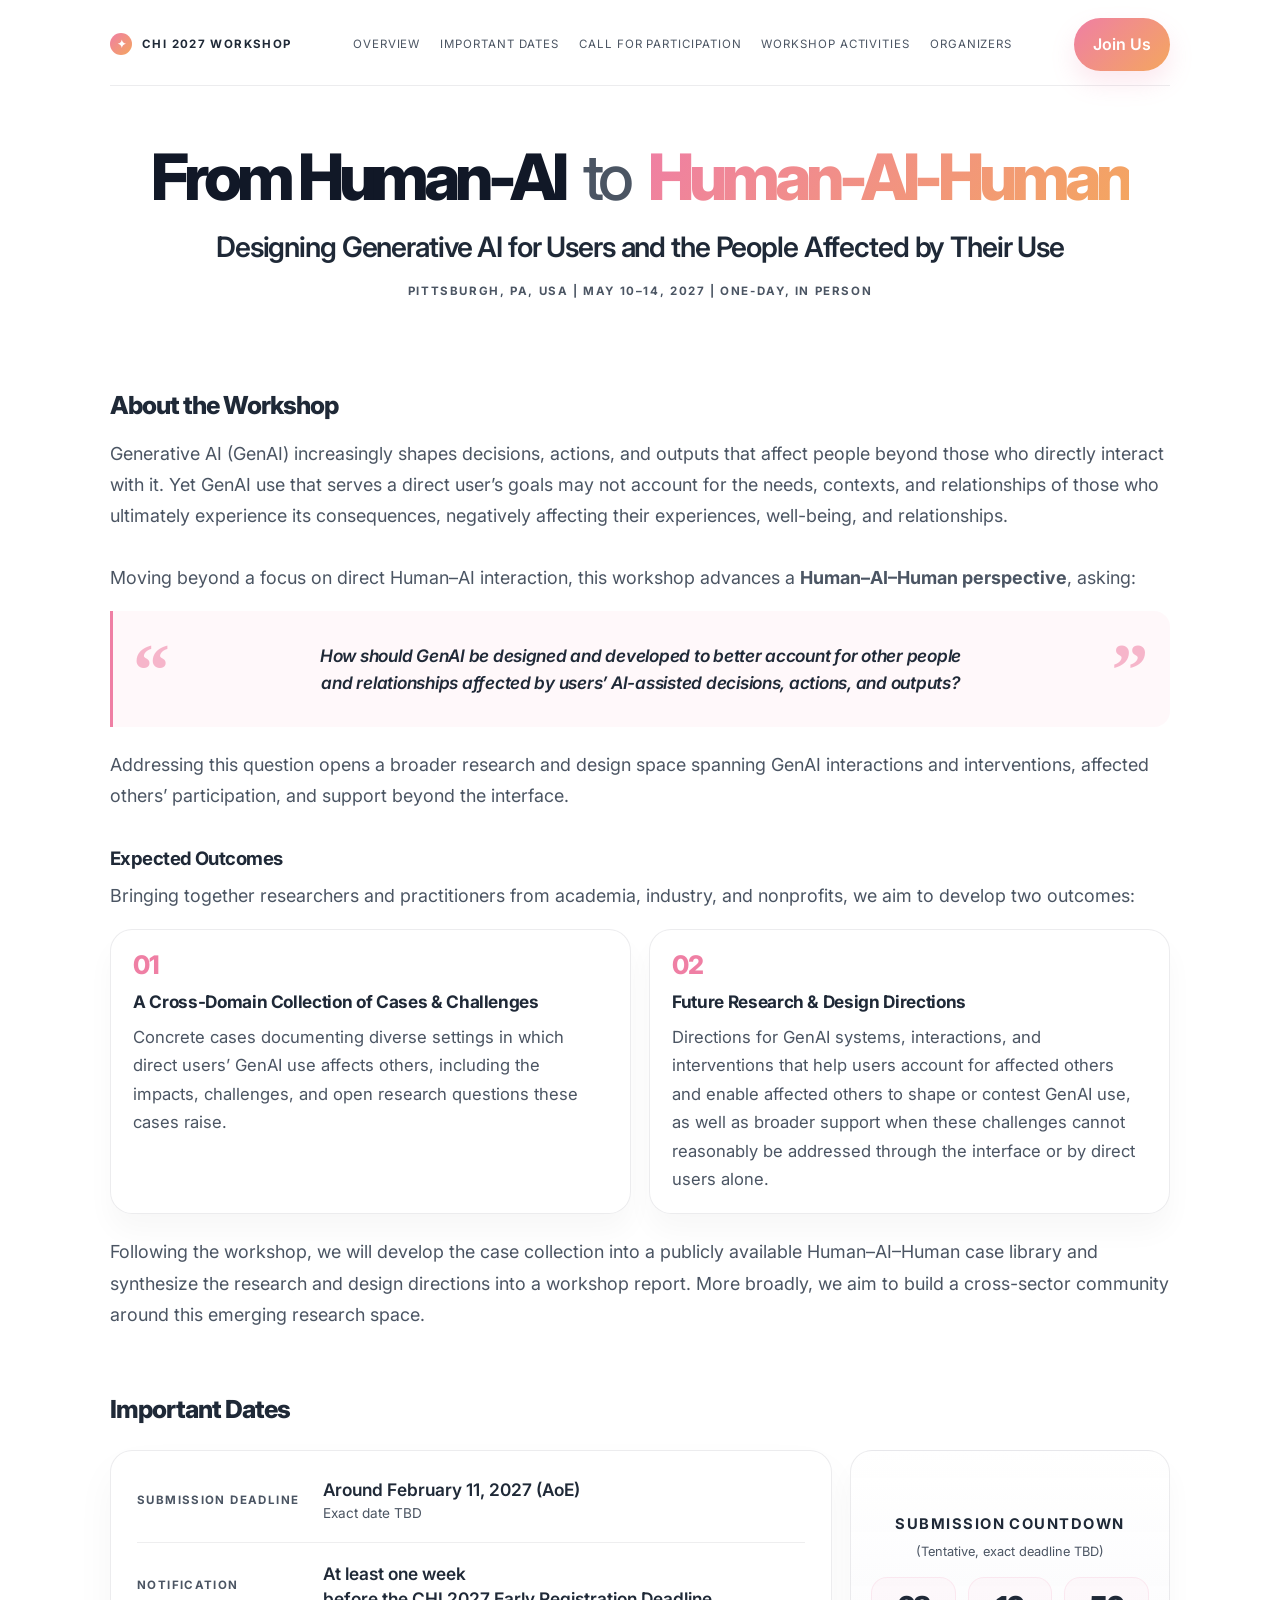
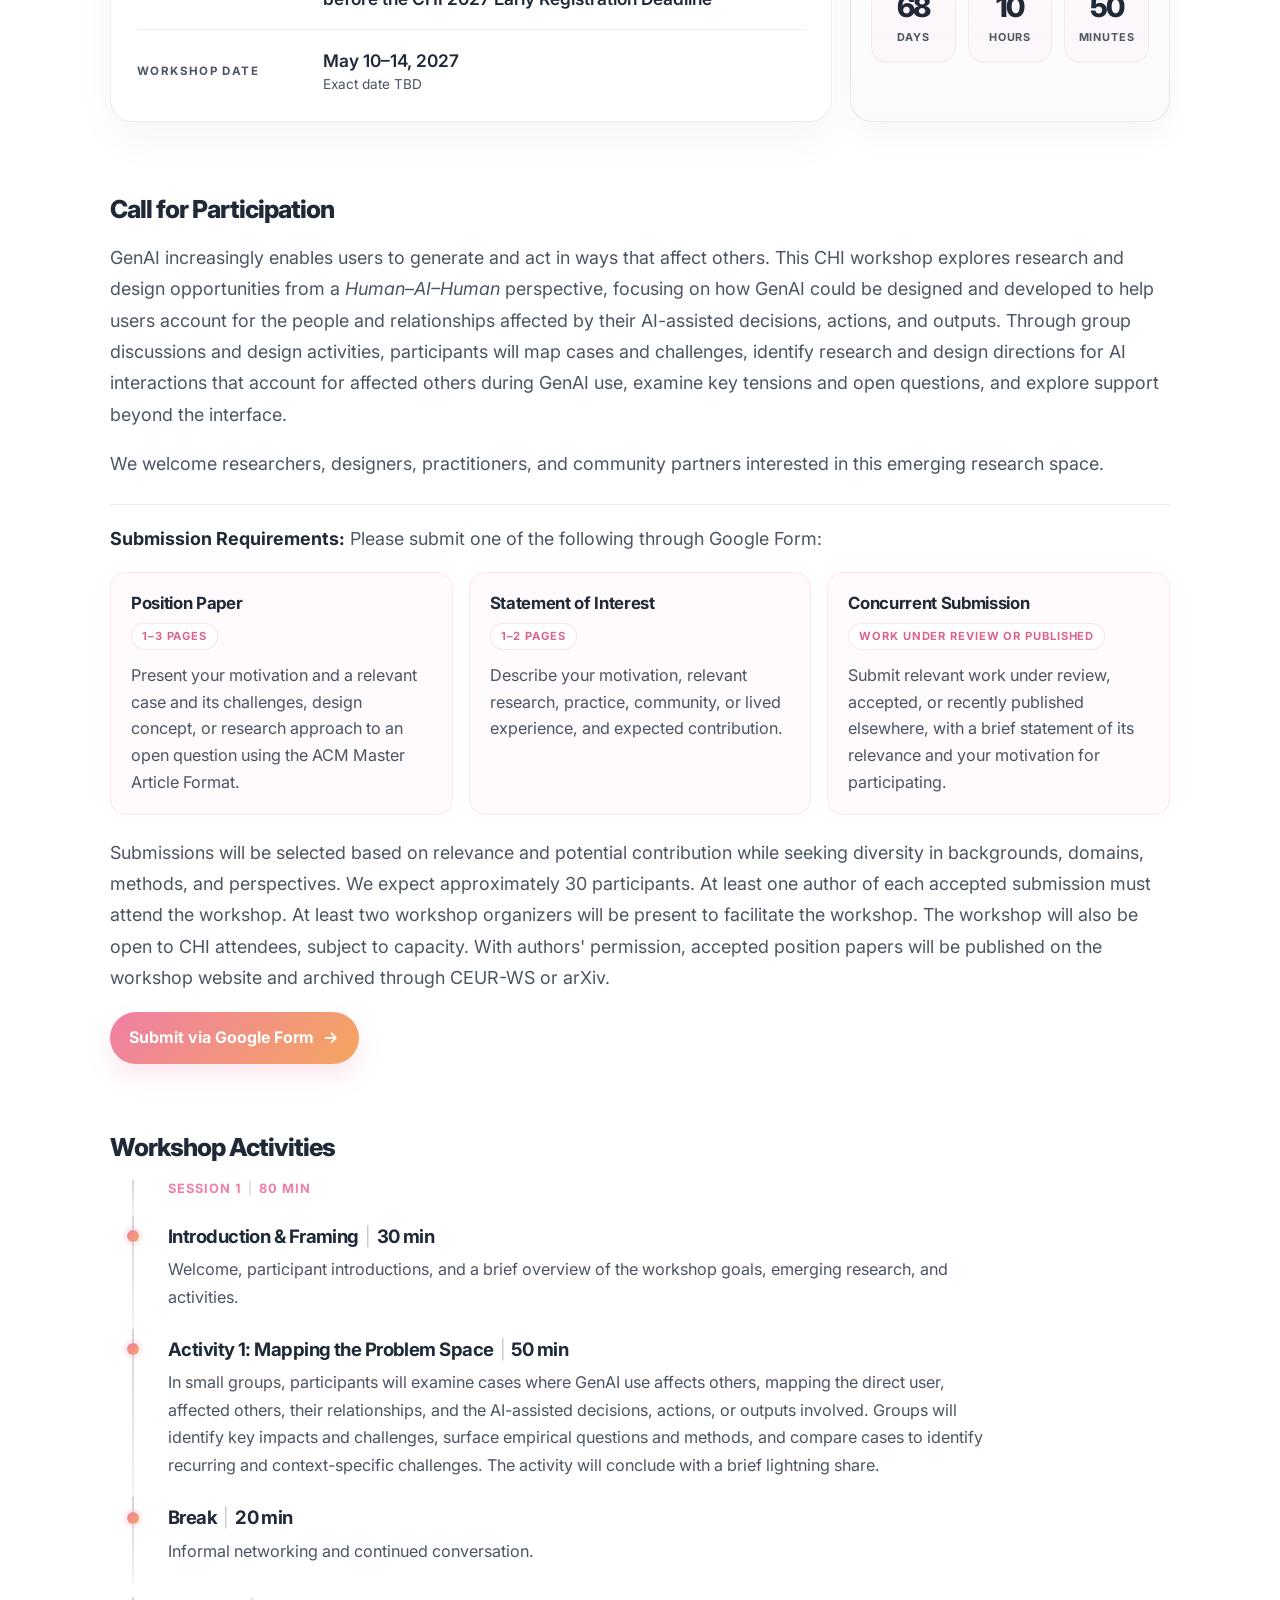
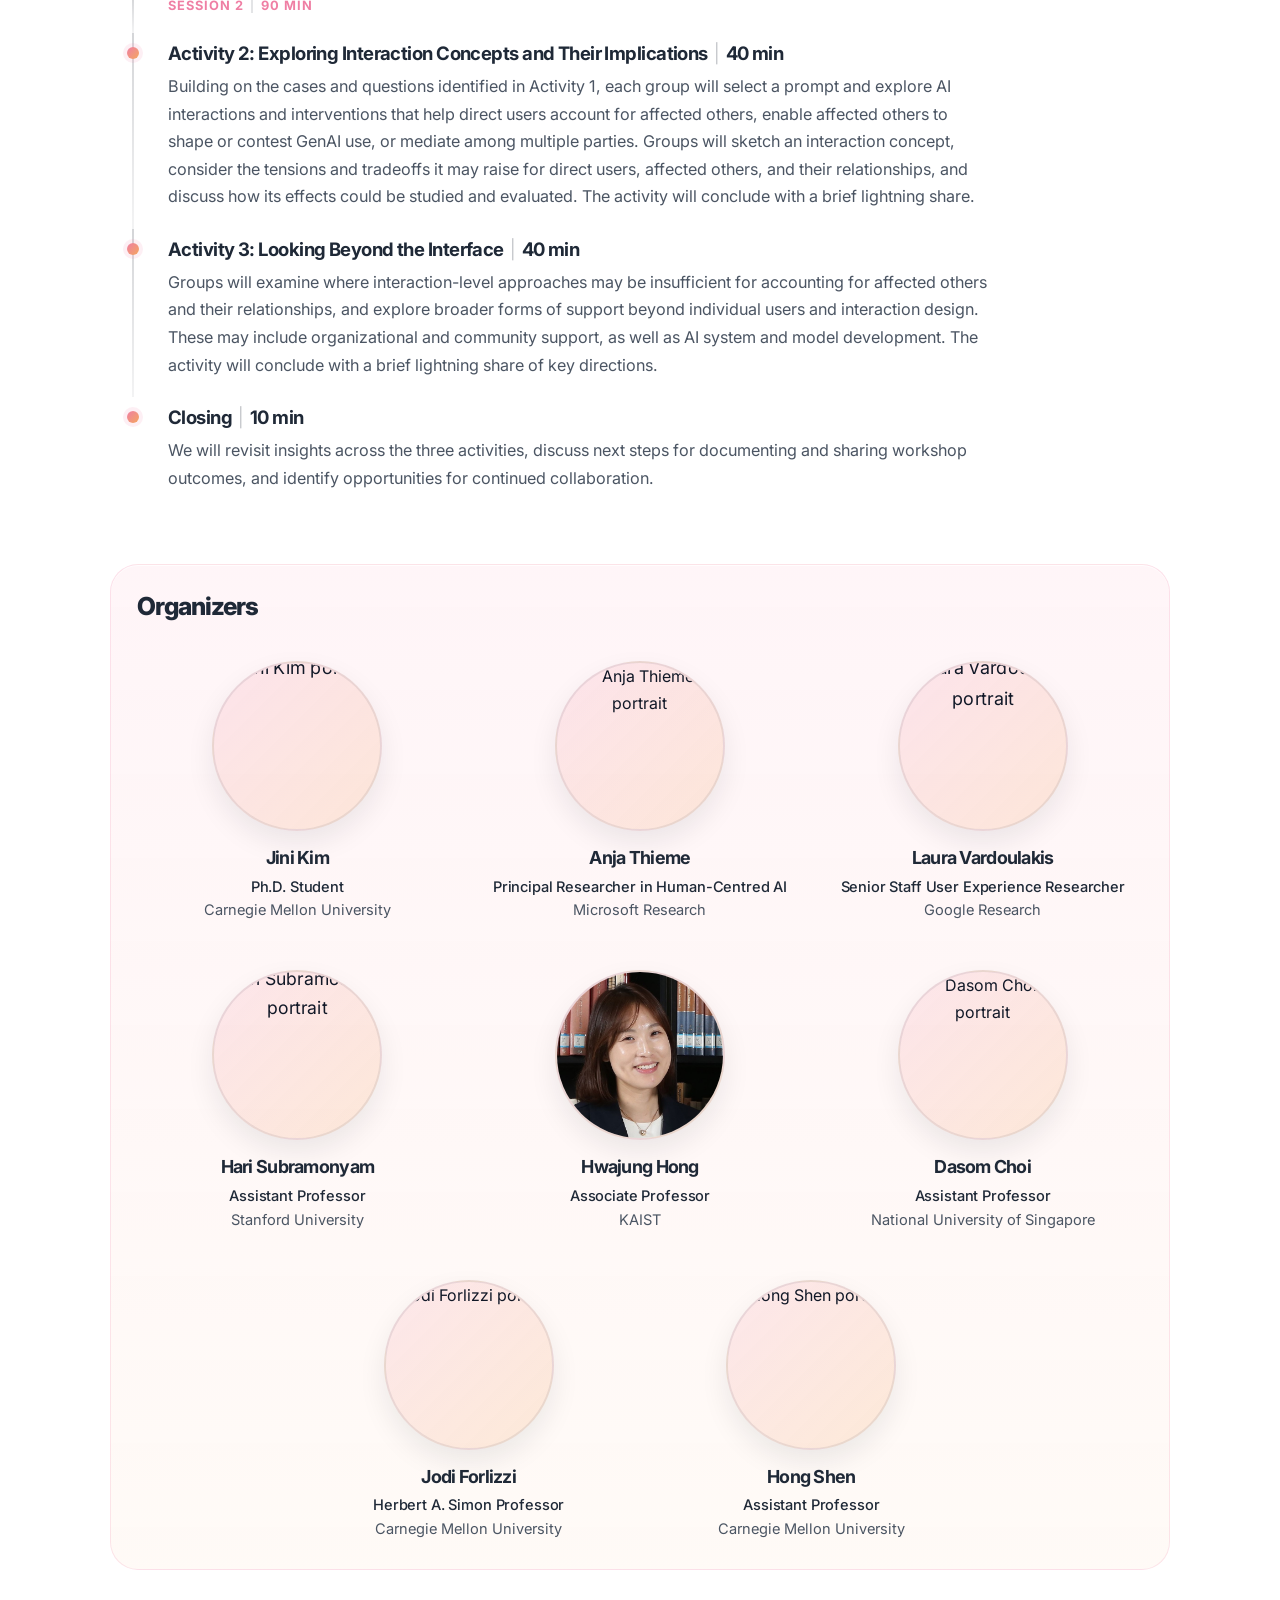
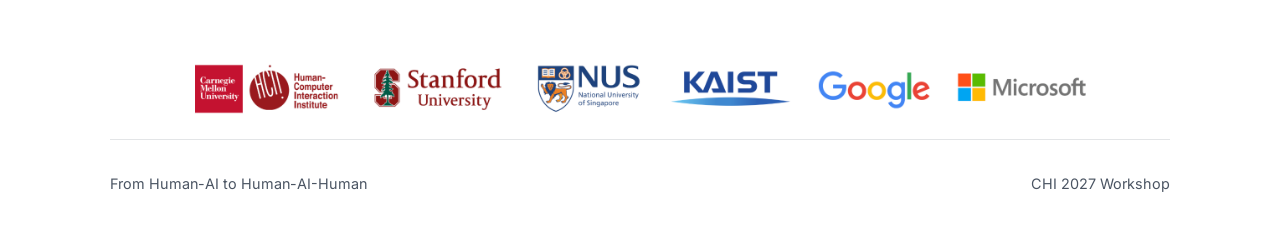
==== commit 2b79ab19: "Add AoE to submission deadline Co-Authored-By: Claude Opus 5.5 <noreply@anthropic.com>" ====
--- a/index.html
+++ b/index.html
@@ -130,7 +130,7 @@
                 <li>
                   <span class="date-label">Submission Deadline</span>
                   <span class="date-value">
-                    Around February 11, 2027
+                    Around February 11, 2027 (AoE)
                     <span class="date-note">Exact date TBD</span>
                   </span>
                 </li>
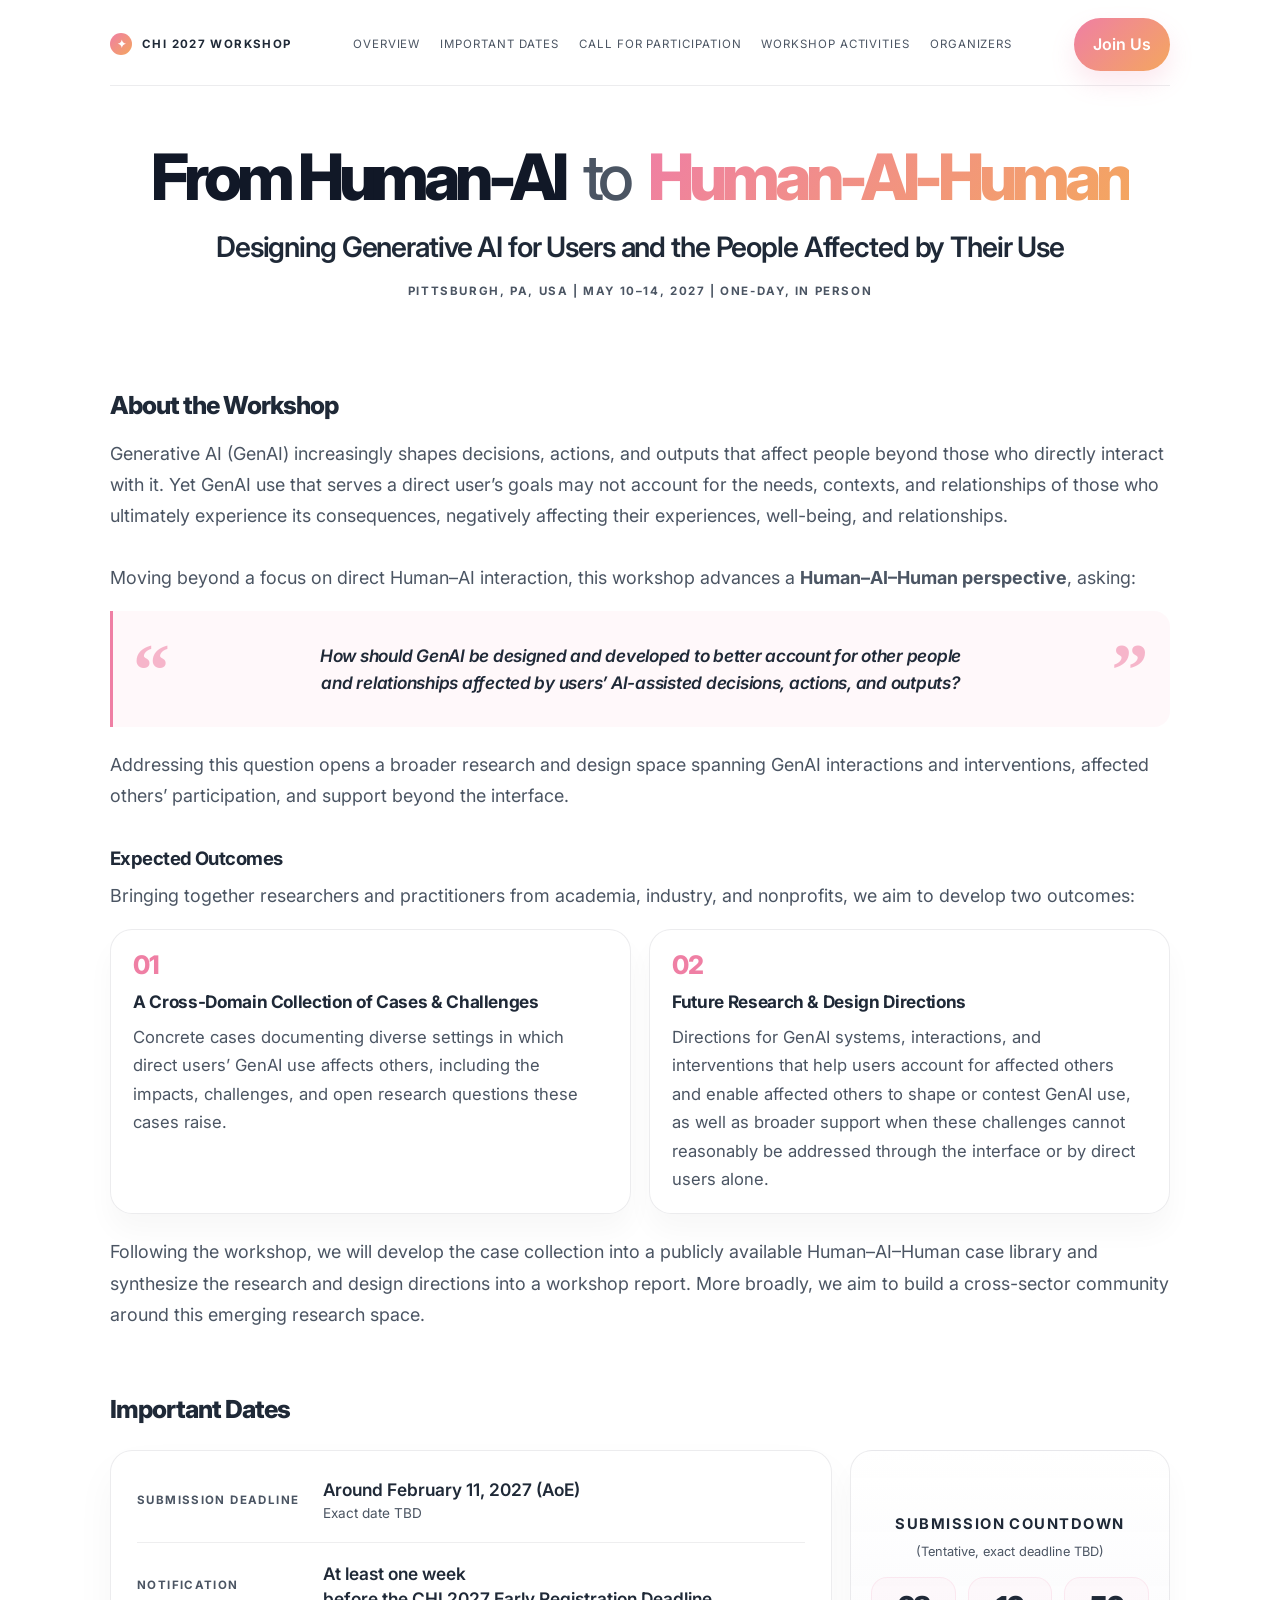
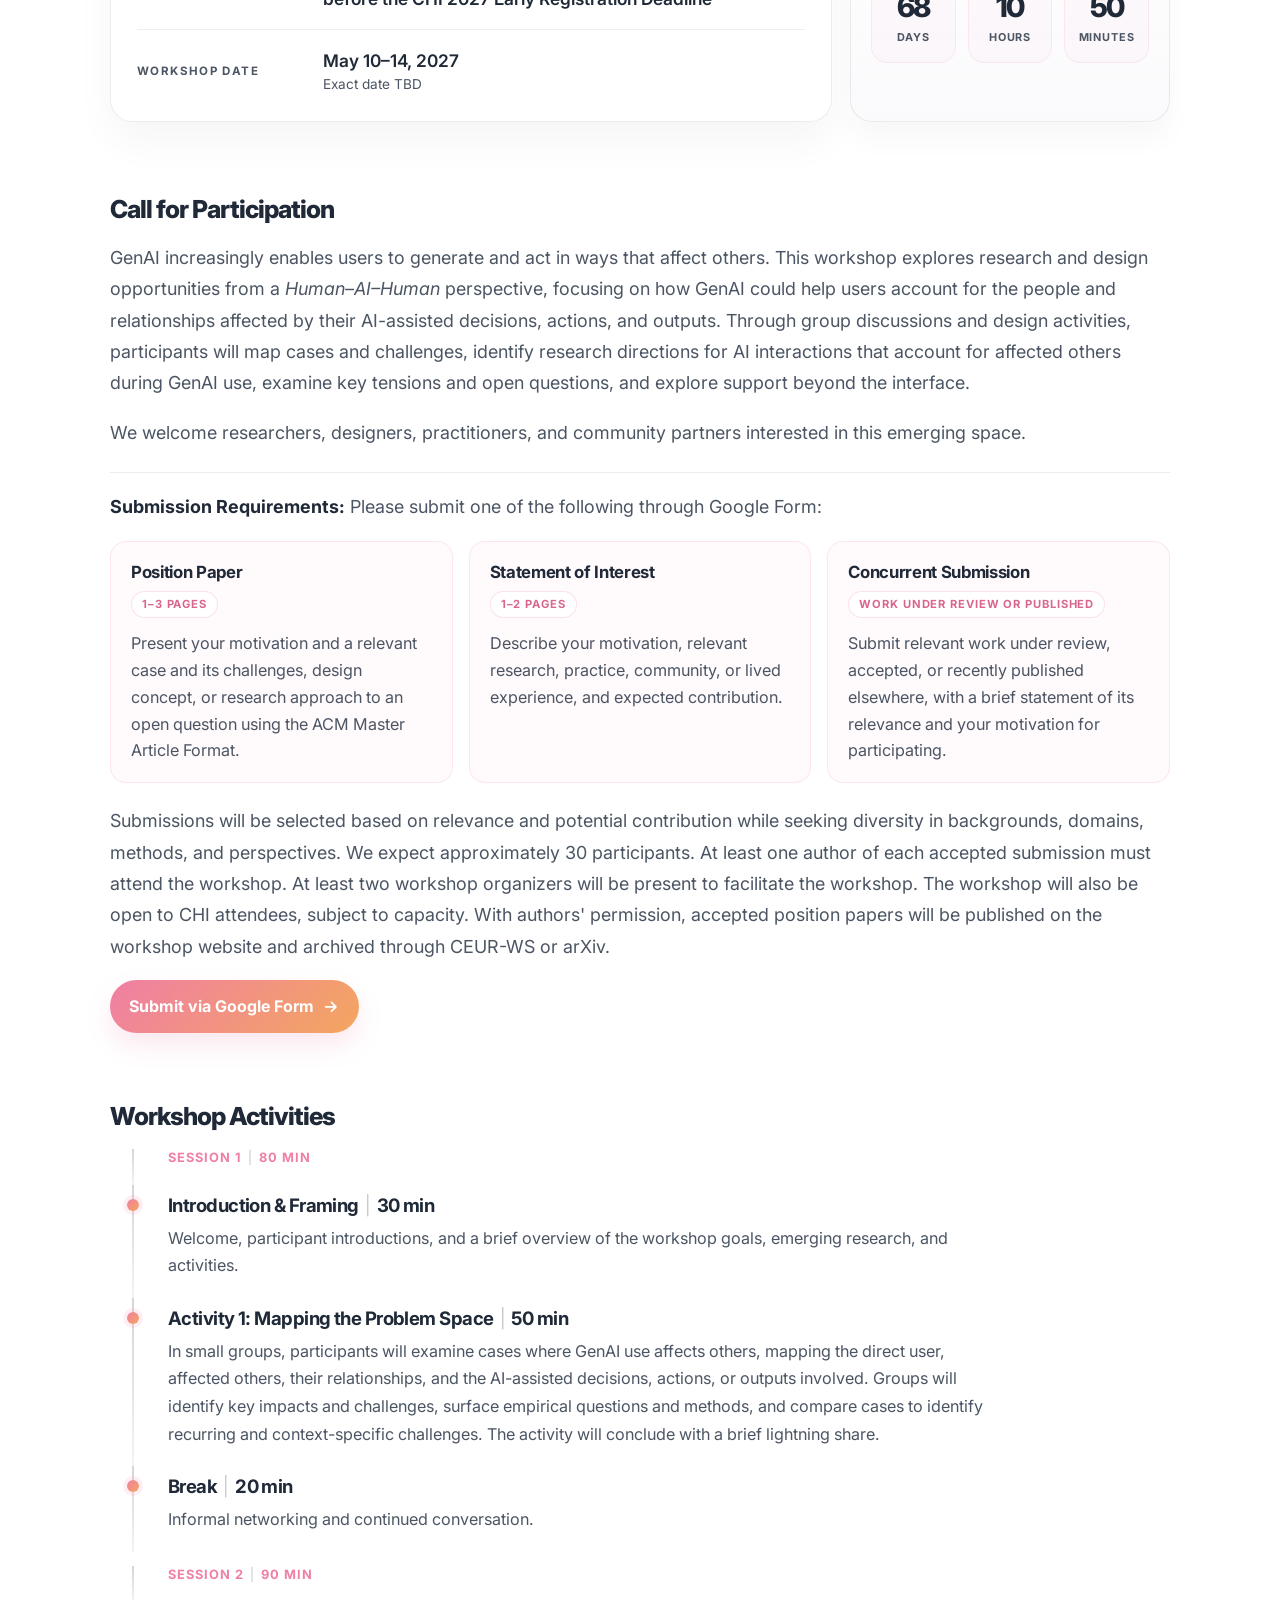
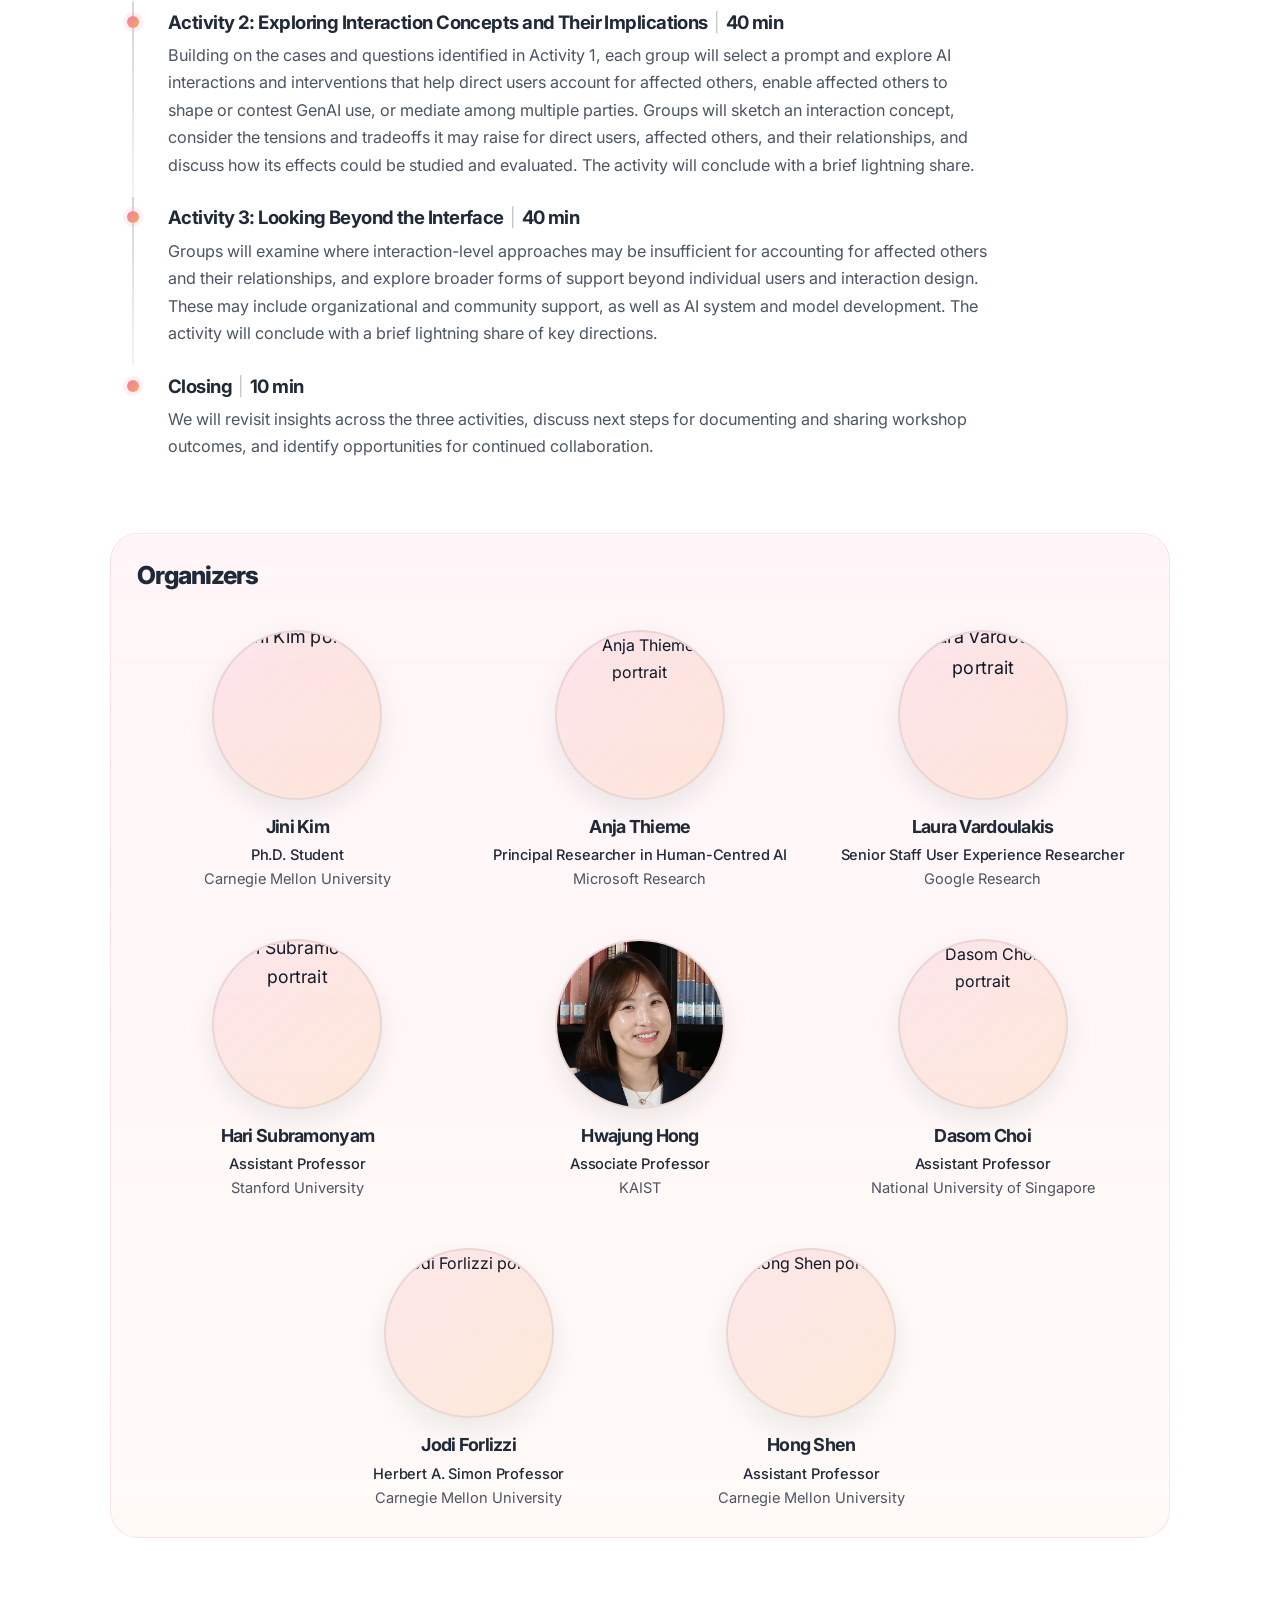
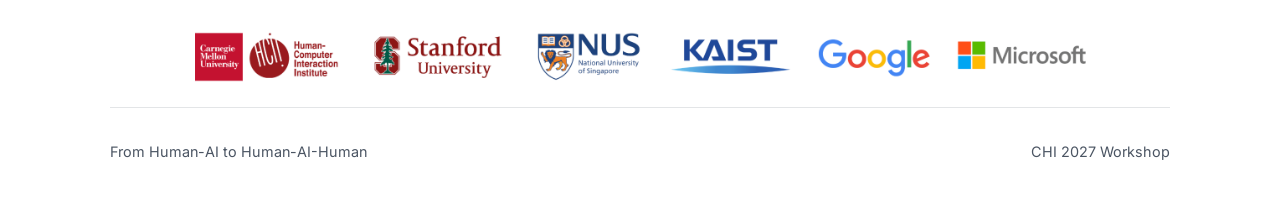
==== commit 7857cc43: "Tighten CFP intro wording Co-Authored-By: Claude Opus 5.5 <noreply@anthropic.com>" ====
--- a/index.html
+++ b/index.html
@@ -177,16 +177,15 @@
 
           <div class="cfp-block">
             <p>
-              GenAI increasingly enables users to generate and act in ways that affect others. This CHI workshop explores
-              research and design opportunities from a <em>Human–AI–Human</em> perspective, focusing on how GenAI could be
-              designed and developed to help users account for the people and relationships affected by their AI-assisted
-              decisions, actions, and outputs. Through group discussions and design activities, participants will map
-              cases and challenges, identify research and design directions for AI interactions that account for affected
-              others during GenAI use, examine key tensions and open questions, and explore support beyond the interface.
+              GenAI increasingly enables users to generate and act in ways that affect others. This workshop explores
+              research and design opportunities from a <em>Human–AI–Human</em> perspective, focusing on how GenAI could
+              help users account for the people and relationships affected by their AI-assisted decisions, actions, and
+              outputs. Through group discussions and design activities, participants will map cases and challenges,
+              identify research directions for AI interactions that account for affected others during GenAI use, examine
+              key tensions and open questions, and explore support beyond the interface.
             </p>
             <p class="cfp-intro">
-              We welcome researchers, designers, practitioners, and community partners interested in this emerging
-              research space.
+              We welcome researchers, designers, practitioners, and community partners interested in this emerging space.
             </p>
           </div>
 
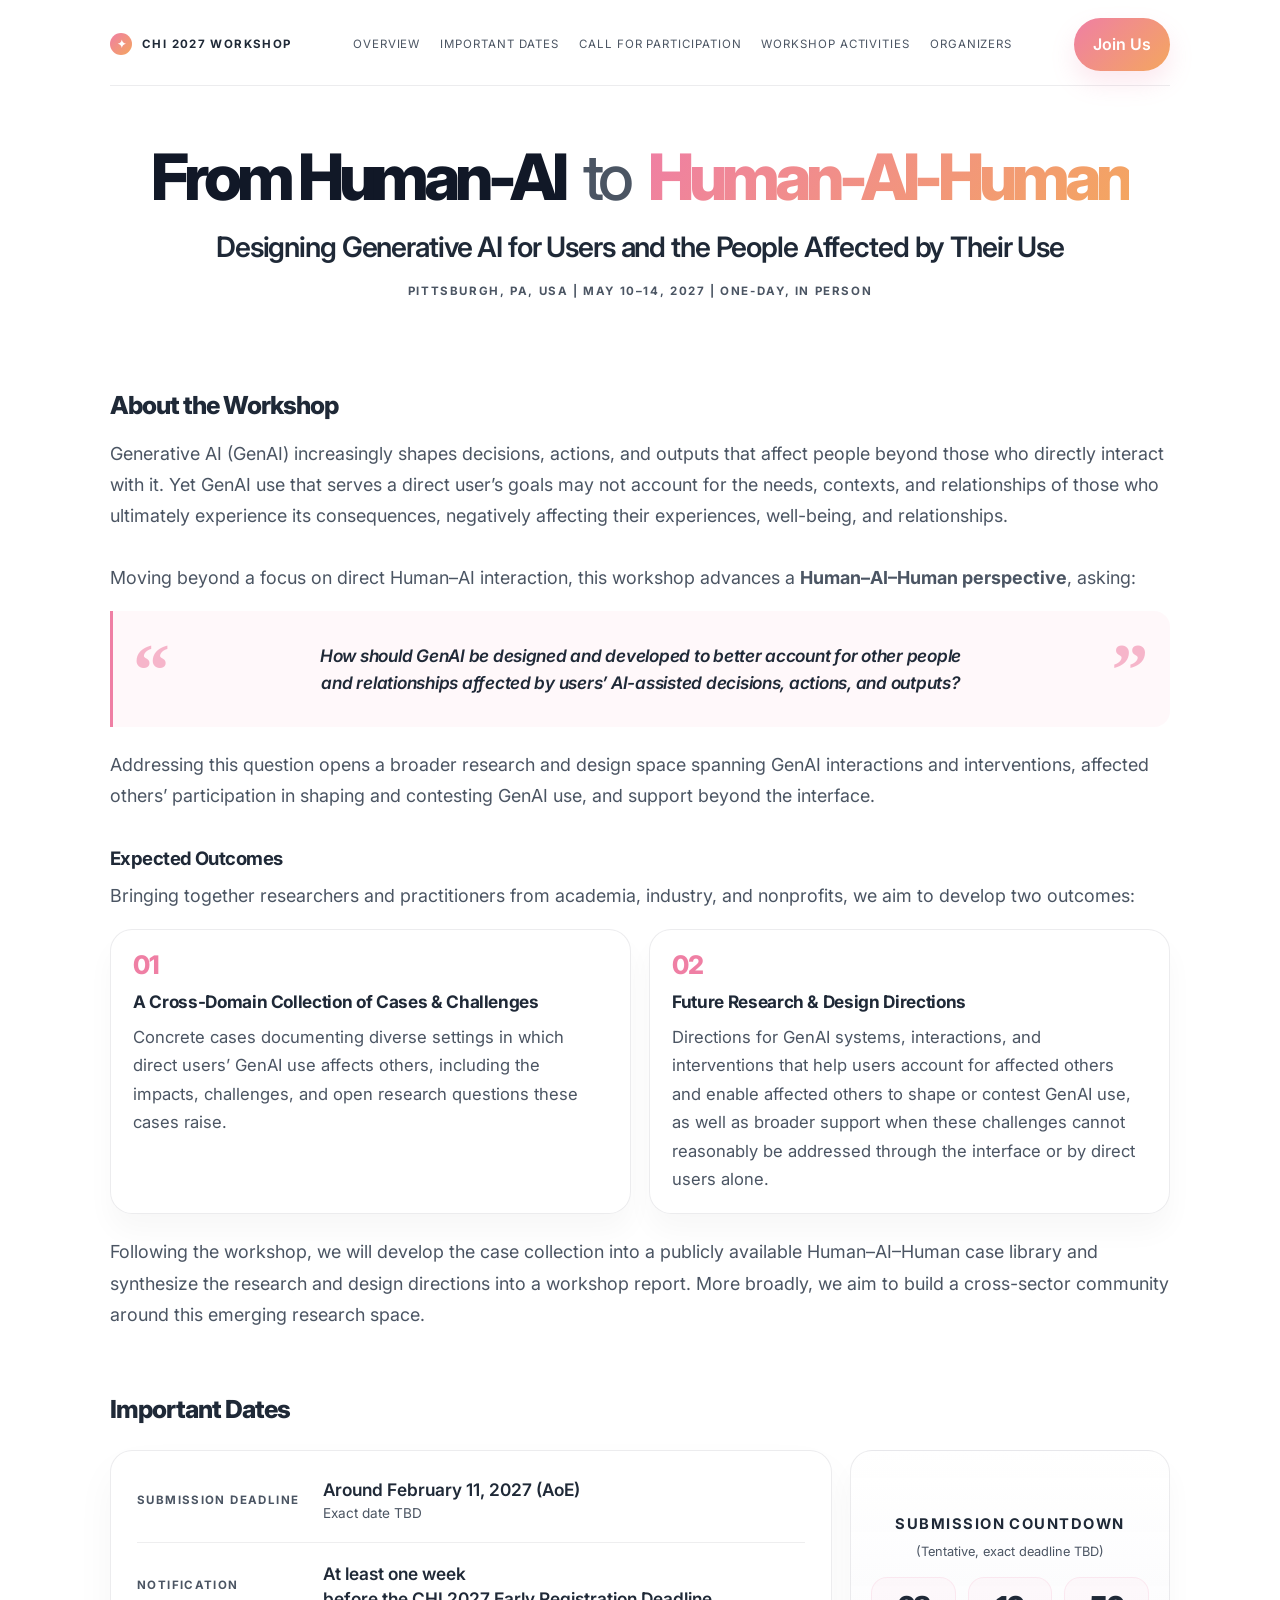
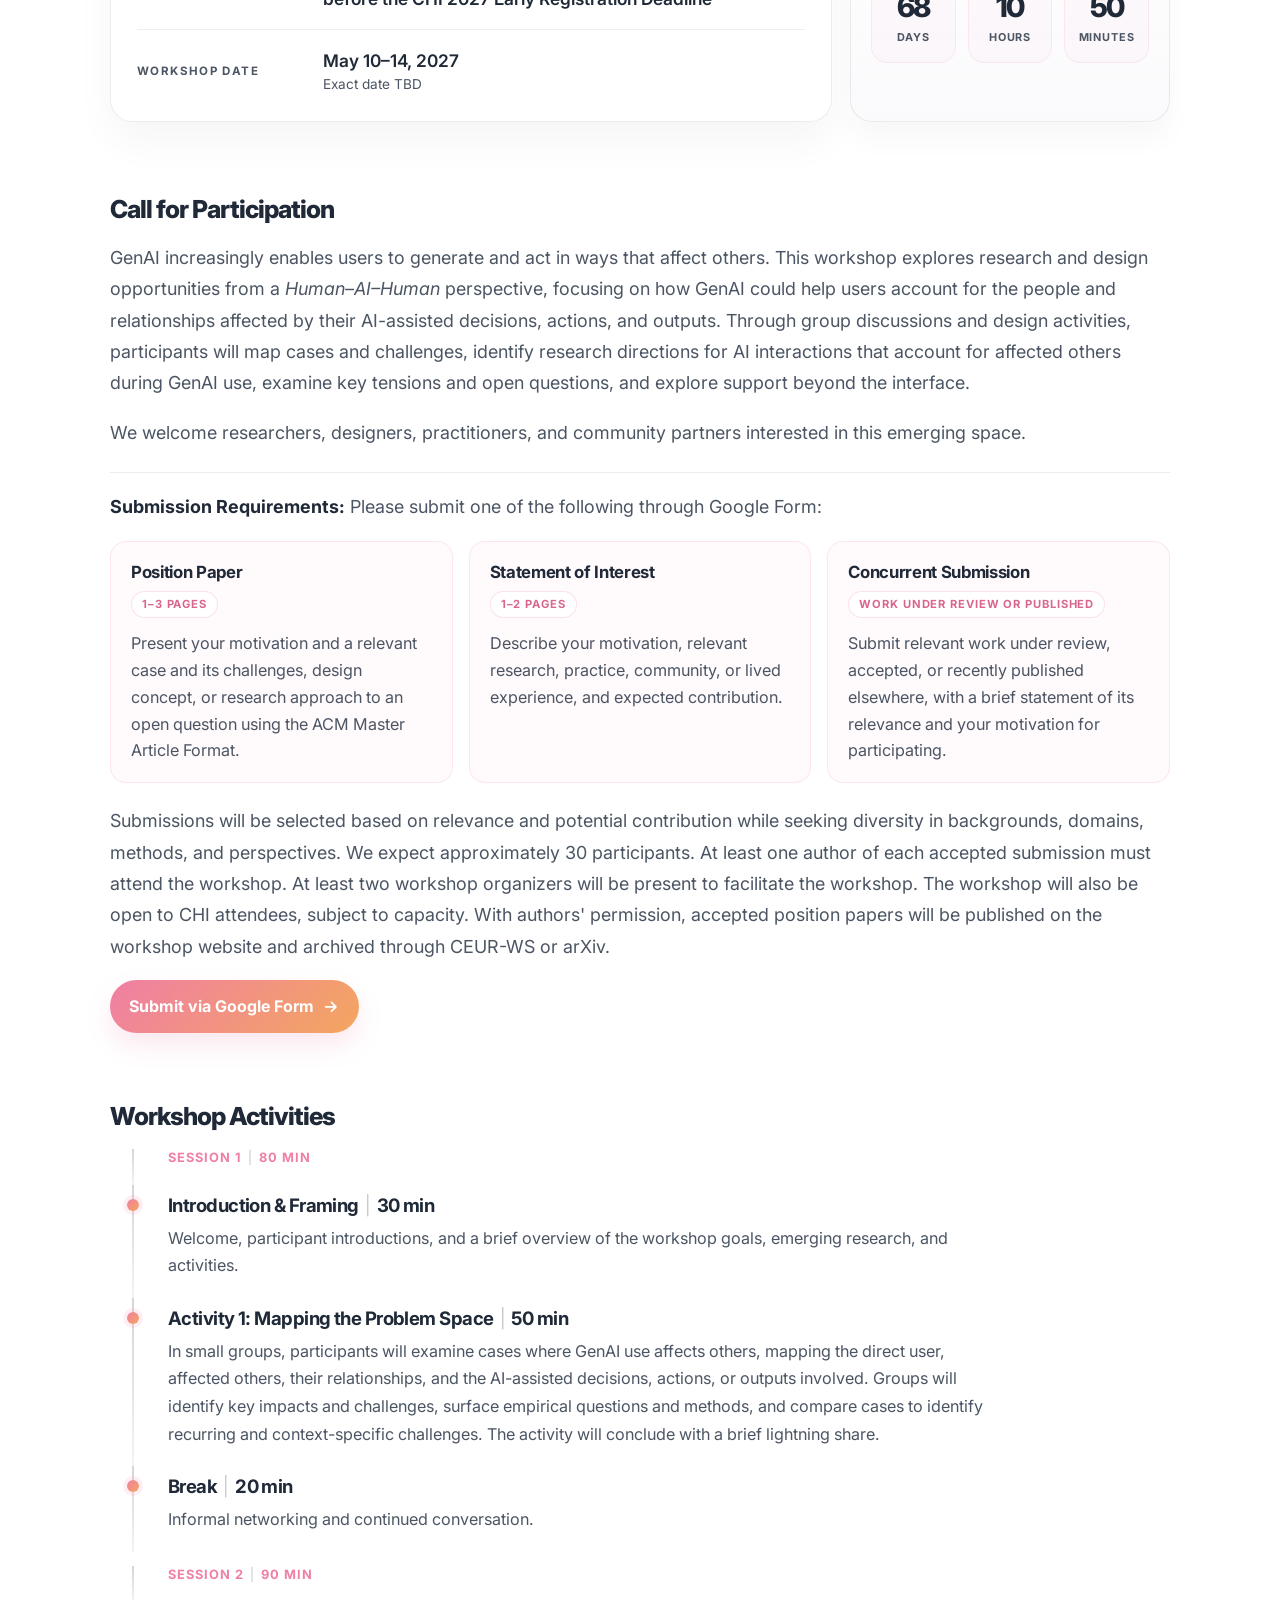
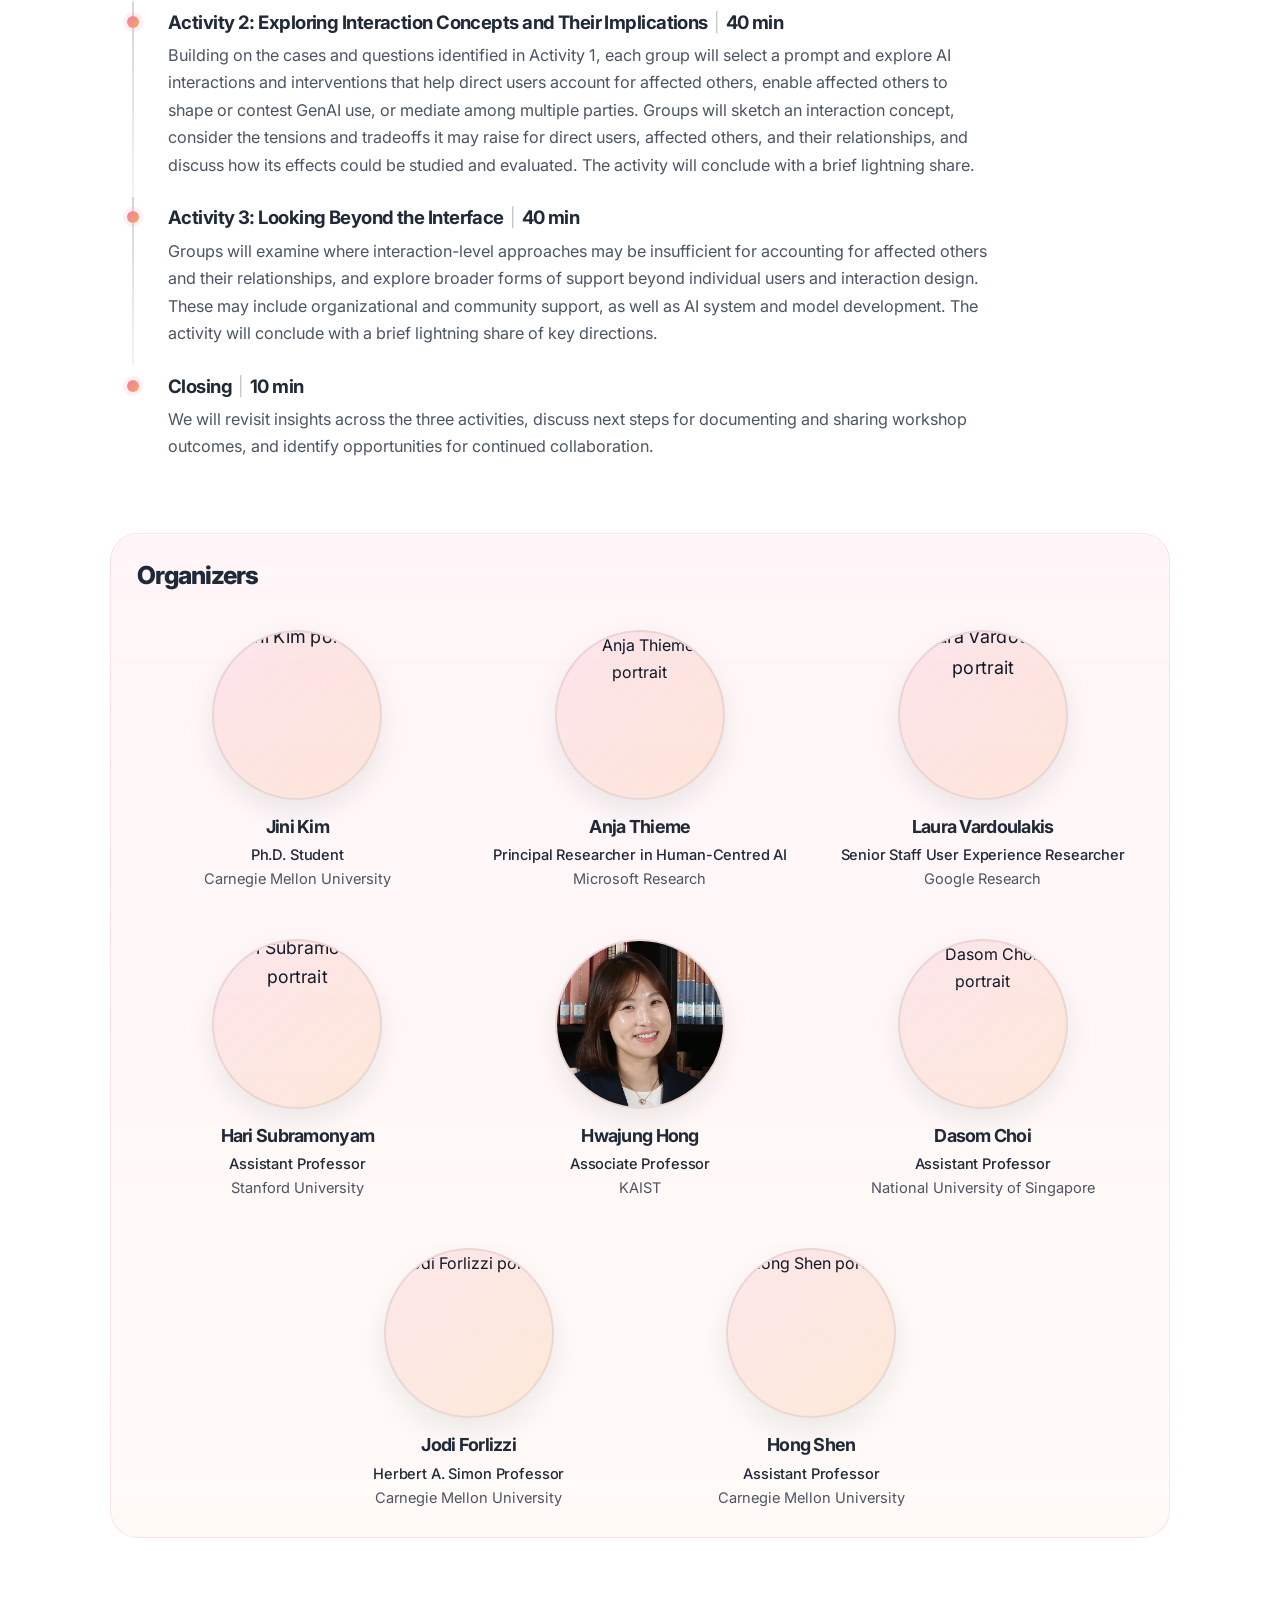
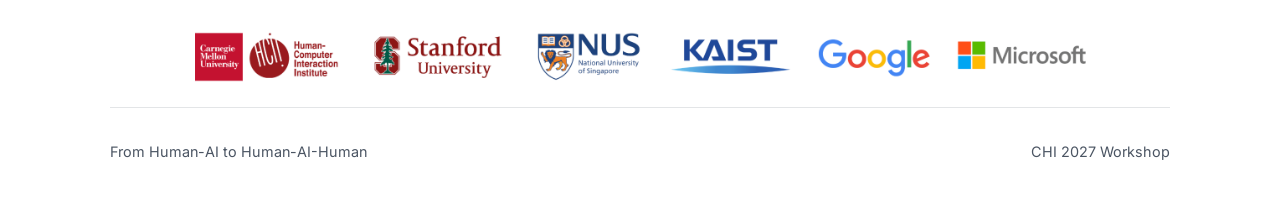
==== commit 695e8b19: "Clarify affected others' participation in About section Co-Authored-By: Claude Opus 5.5 <noreply@ant" ====
--- a/index.html
+++ b/index.html
@@ -89,7 +89,7 @@
             </blockquote>
             <p>
               Addressing this question opens a broader research and design space spanning GenAI interactions and
-              interventions, affected others’ participation, and support beyond the interface.
+              interventions, affected others’ participation in shaping and contesting GenAI use, and support beyond the interface.
             </p>
           </div>
 
